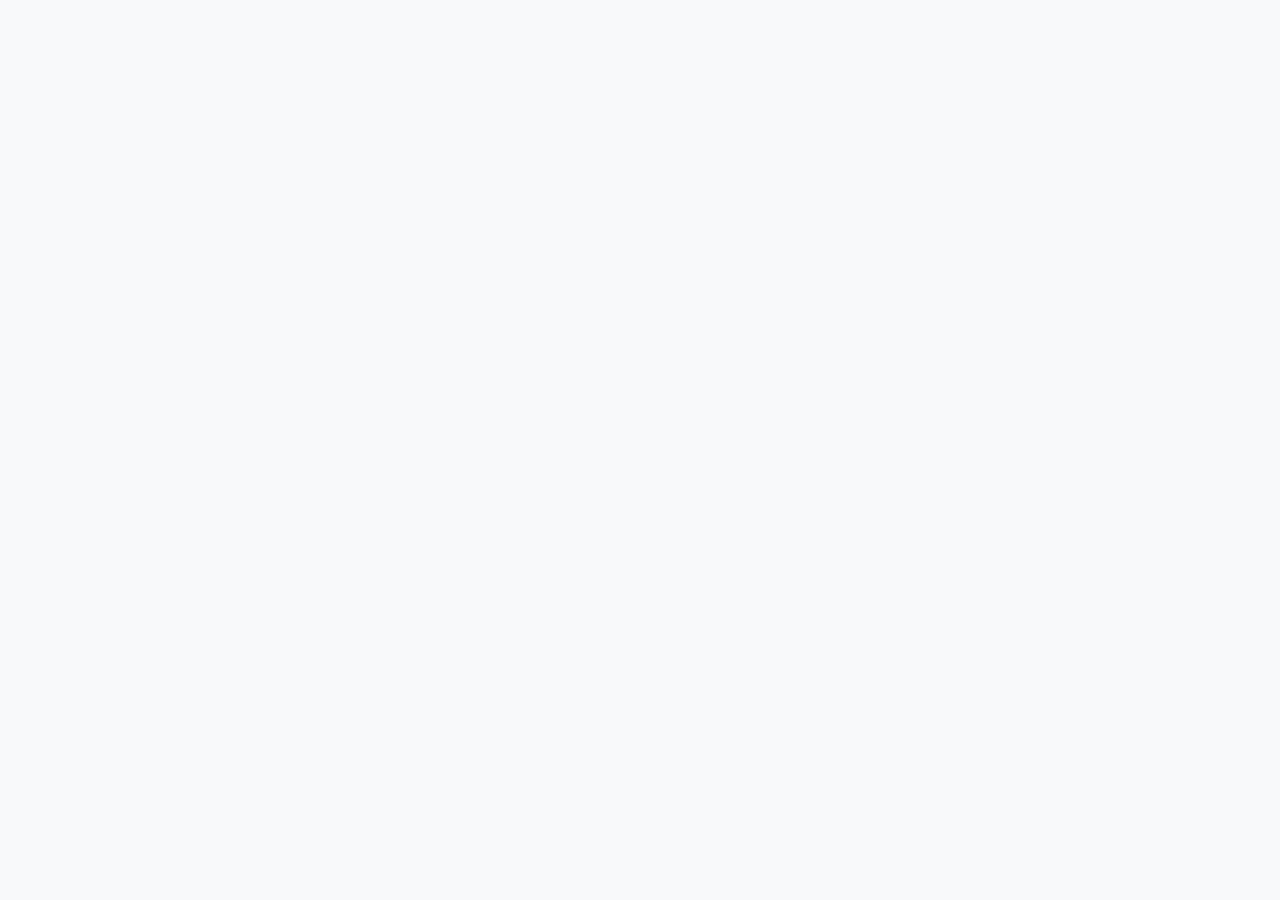
==== index.html @ 3a881bfb "Update index.html" ====
<!DOCTYPE html>
<html lang="ro">
<head>
    <meta charset="UTF-8">
    <meta name="viewport" content="width=device-width, initial-scale=1.0">
    <title>Dan Chiculiță | Retail Audit & Strategy</title>
    <link href="https://fonts.googleapis.com/css2?family=Playfair+Display:ital,wght@0,700;0,900;1,700&family=Inter:wght@300;400;600;800&display=swap" rel="stylesheet">
    <style>
        :root { 
            --bg-dark: #050a14; 
            --navy-deep: #0a192f; 
            --accent-gold: #d4af37; 
            --pearl-white: #f8f9fa; 
            --text-gray: #555;
        }
        
        * { margin: 0; padding: 0; box-sizing: border-box; }
        body { font-family: 'Inter', sans-serif; background-color: var(--pearl-white); color: #1a1a1a; line-height: 1.6; overflow-x: hidden; }

        header { position: absolute; width: 100%; top: 0; padding: 30px 5%; display: flex; justify-content: space-between; align-items: center; z-index: 100; }
        .brand-name { color: white; font-family: 'Playfair Display'; font-size: 1.6rem; text-decoration: none; font-weight: 700; }
        .logo-dde { color: var(--accent-gold); font-weight: 900; font-size: 0.85rem; margin-left: 20px; text-transform: uppercase; letter-spacing: 1px; }

        #hero-section { 
            height: 100vh; 
            background: linear-gradient(rgba(5,10,20,0.85), rgba(5,10,20,0.85)), url('supermarket.jpg') center/cover no-repeat; 
            display: flex; align-items: center; justify-content: center; text-align: center; color: white; padding: 0 5%; 
        }
        .hero-titles h1.quote { font-family: 'Playfair Display'; font-size: clamp(2.2rem, 5vw, 4rem); font-style: italic; color: var(--accent-gold); margin-bottom: 15px; }

        .zona-tripartita { text-align: center; }
        .bg-white { background: white; padding: 80px 5%; }
        .bg-navy { background: var(--navy-deep); color: white; padding: 80px 5%; }
        
        .grid-riscuri { display: grid; grid-template-columns: repeat(auto-fit, minmax(200px, 1fr)); gap: 25px; max-width: 1100px; margin: 0 auto; }
        .card-risc { border: 1px solid rgba(212,175,55,0.2); padding: 25px; transition: 0.3s; }
        .card-risc:hover { border-color: var(--accent-gold); transform: translateY(-5px); box-shadow: 0 10px 20px rgba(212,175,55,0.15); }
        .card-risc h4 { color: var(--accent-gold); margin-bottom: 10px; }

        #piloni { padding: 100px 5%; background: var(--pearl-white); text-align: center; }
        .piloni-grid { display: grid; grid-template-columns: repeat(3, 1fr); gap: 25px; max-width: 1100px; margin: 50px auto 0; }
        .pilon-box { background: white; padding: 30px; border-bottom: 3px solid var(--accent-gold); text-align: left; }
        .pilon-box h4 { color: var(--navy-deep); font-weight: 800; font-size: 0.85rem; text-transform: uppercase; margin-bottom: 10px; }

        #foaie-parcurs { padding: 100px 5%; background: var(--navy-deep); color: white; }
        .timeline-flex { max-width: 950px; margin: 0 auto; display: grid; grid-template-columns: 1fr 1fr; gap: 60px; }
        .timeline-steps { border-right: 1px solid rgba(212, 175, 55, 0.3); padding-right: 40px; text-align: right; }
        .timeline-step { margin-bottom: 40px; }
        .timeline-step h3 { color: var(--accent-gold); font-size: 1.2rem; }
        .livrabile-list { display: flex; flex-direction: column; gap: 30px; justify-content: center; }

        .fib-box-asym { border: 1px solid var(--accent-gold); padding: 25px; background: rgba(10,25,47,0.9); width: 340px; margin: 20px 0; z-index: 5; }

        .form-container { max-width: 650px; margin: 0 auto; background: white; padding: 40px; border-radius: 4px; box-shadow: 0 20px 40px rgba(0,0,0,0.1); }
        .form-grid { display: grid; grid-template-columns: 1fr 1fr; gap: 15px; margin-bottom: 20px; }
        .checklist { display: grid; grid-template-columns: 1fr 1fr; gap: 10px; font-size: 0.8rem; margin: 20px 0; text-align: left; }

        footer { padding: 40px 5%; background: #02050a; color: white; display: flex; justify-content: space-between; align-items: center; }
        .shield-svg { width: 45px; fill: var(--accent-gold); }
    </style>
</head>
<body>
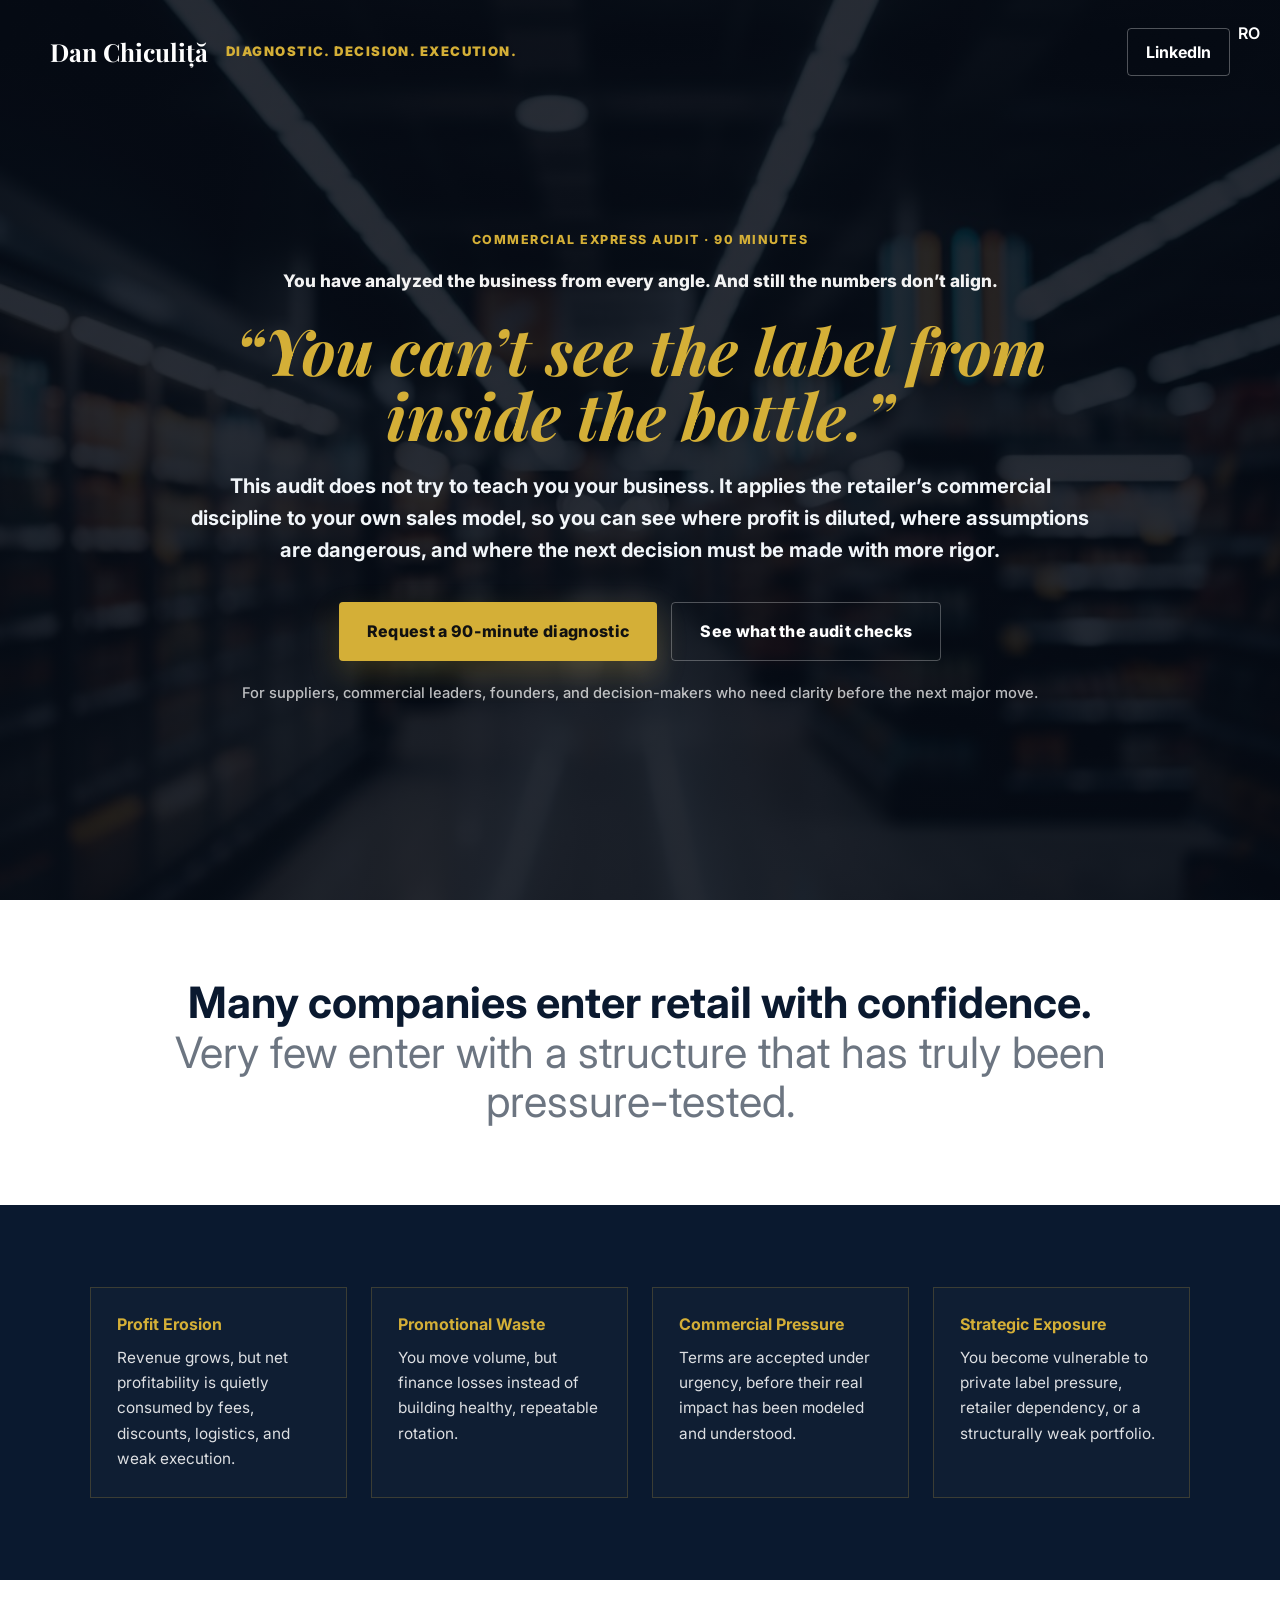
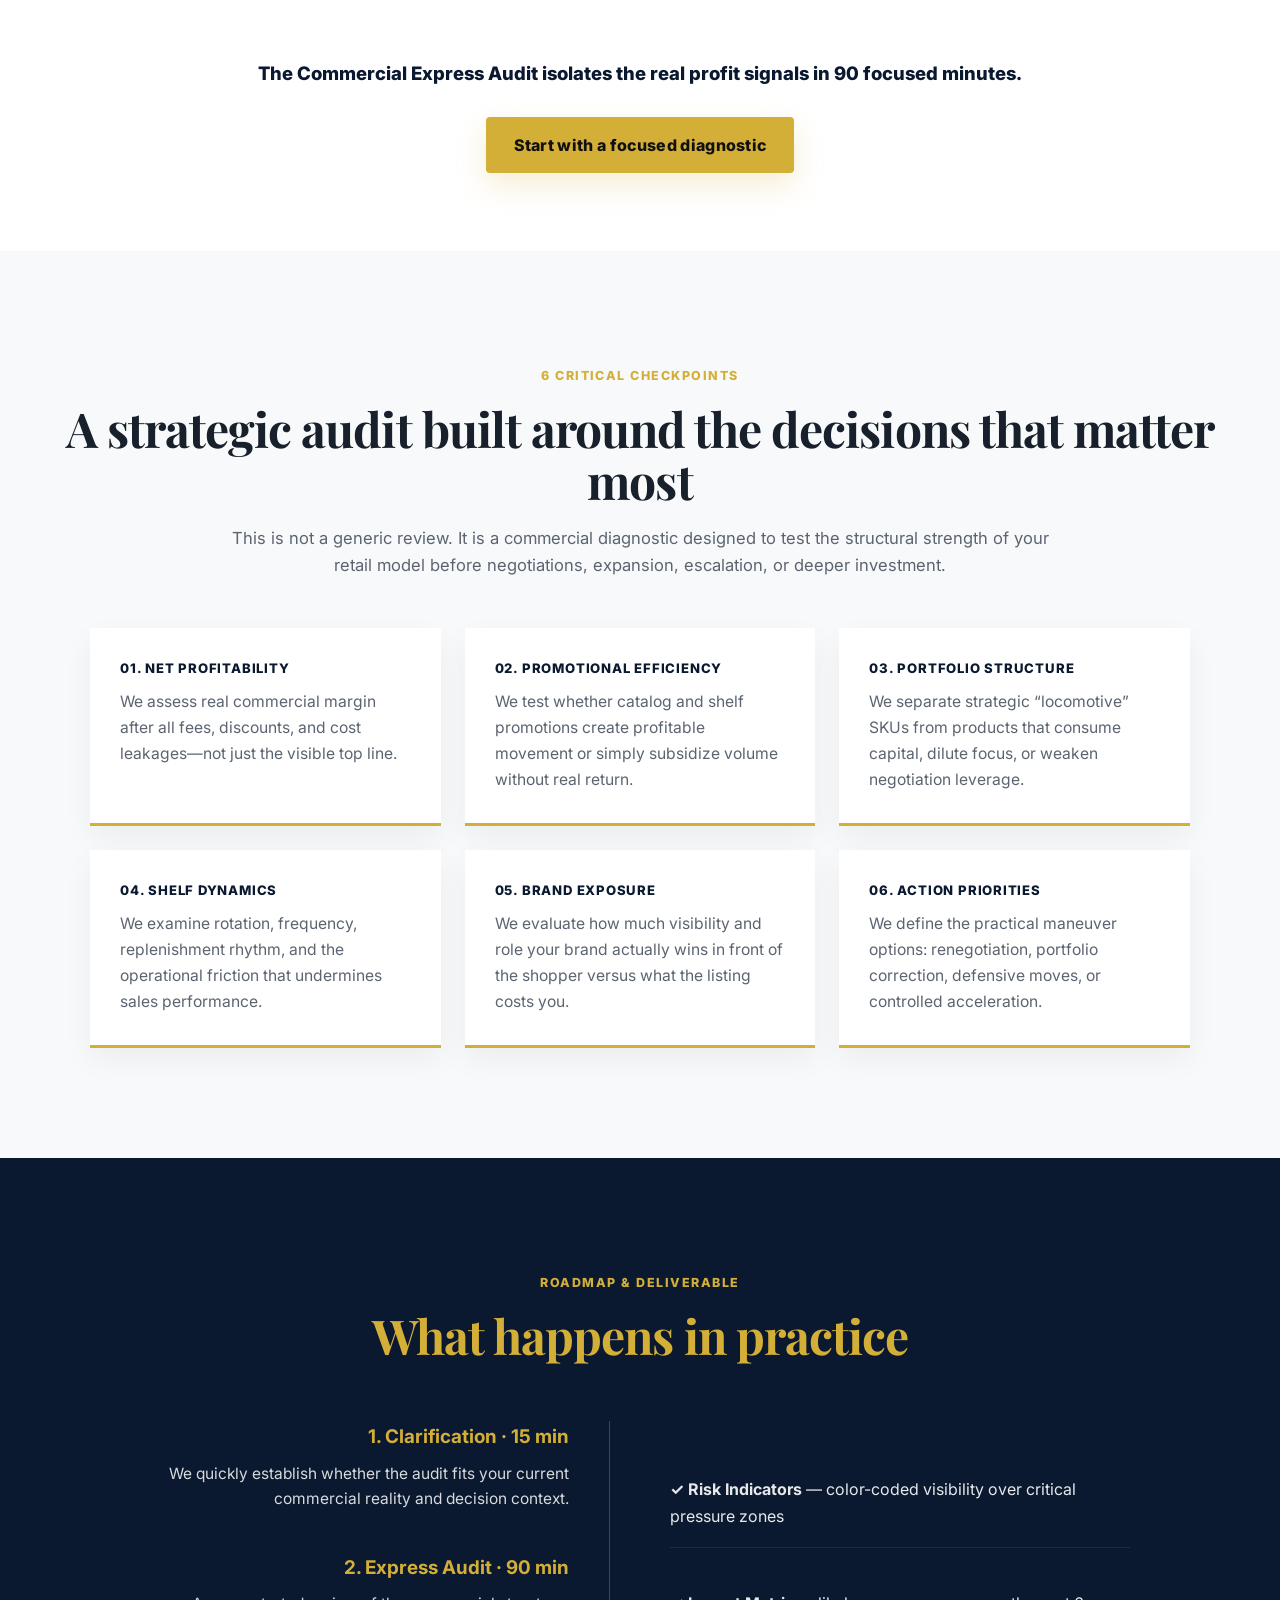
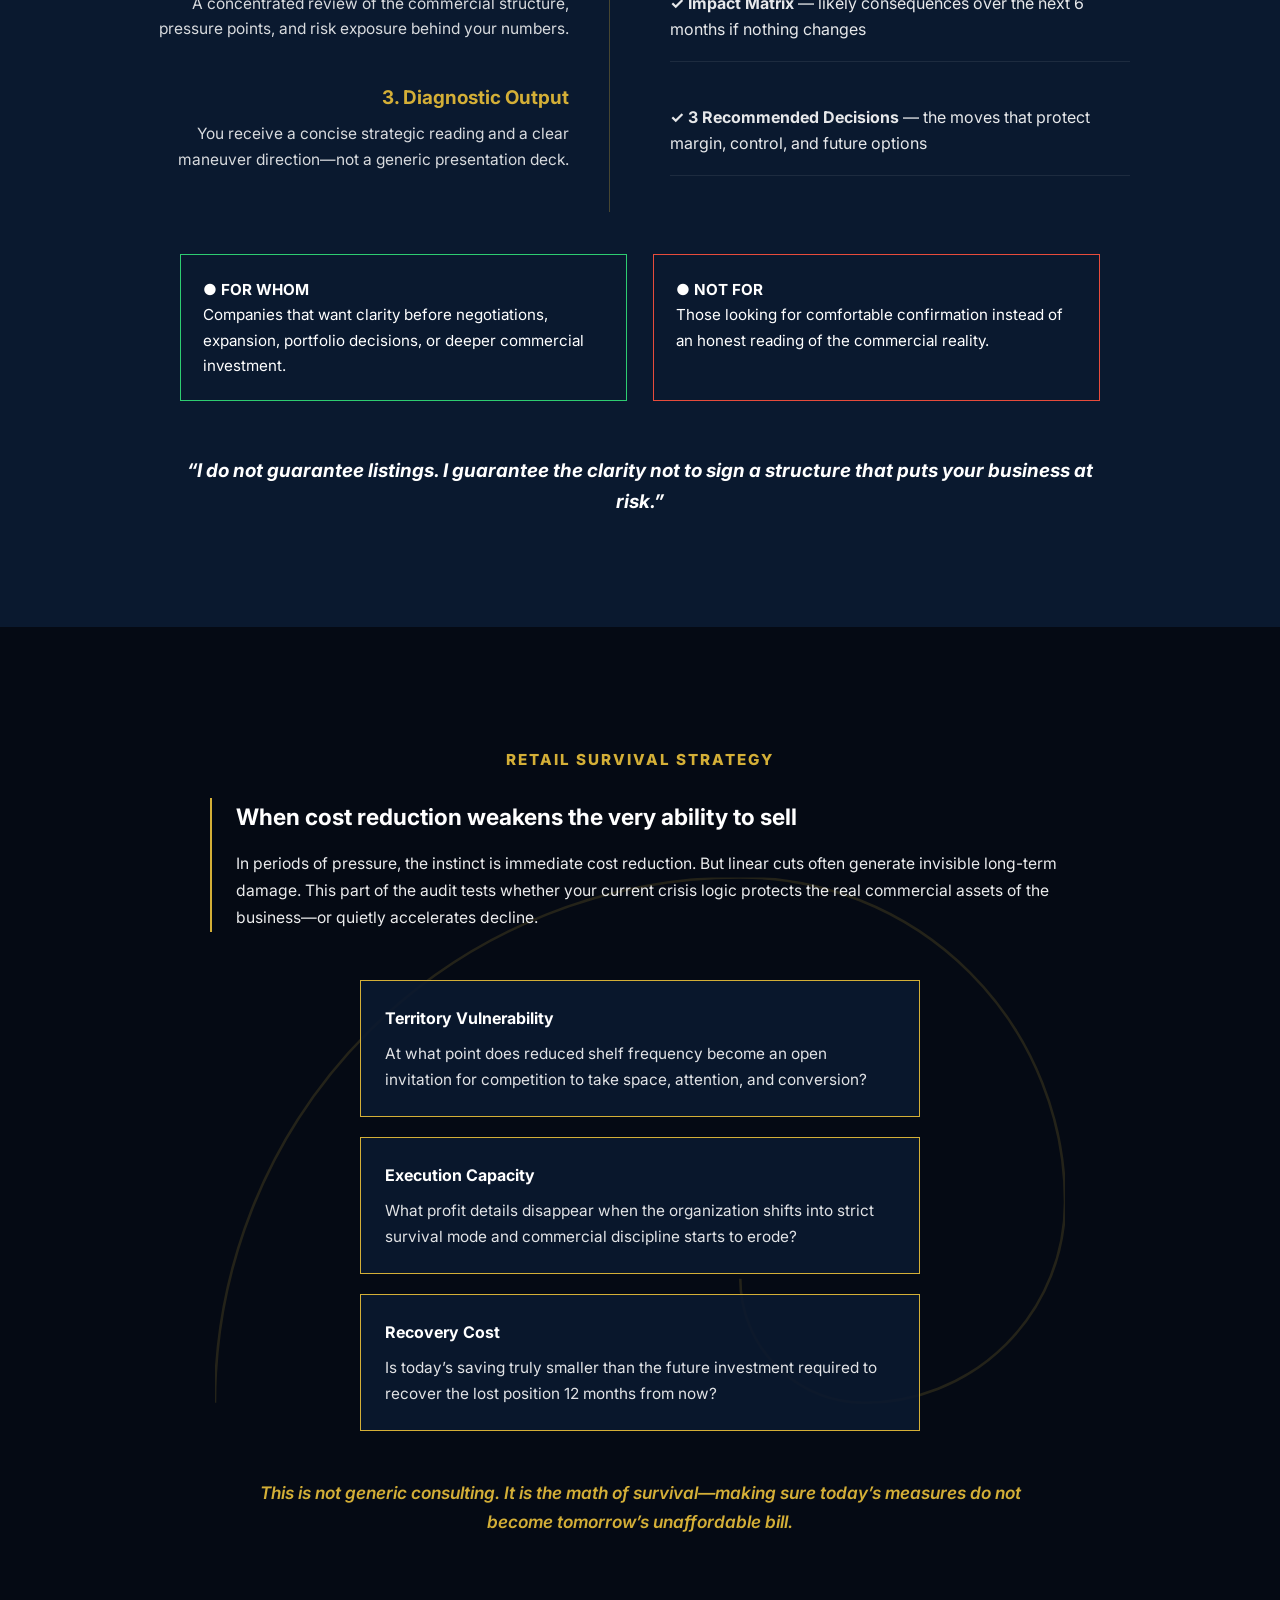
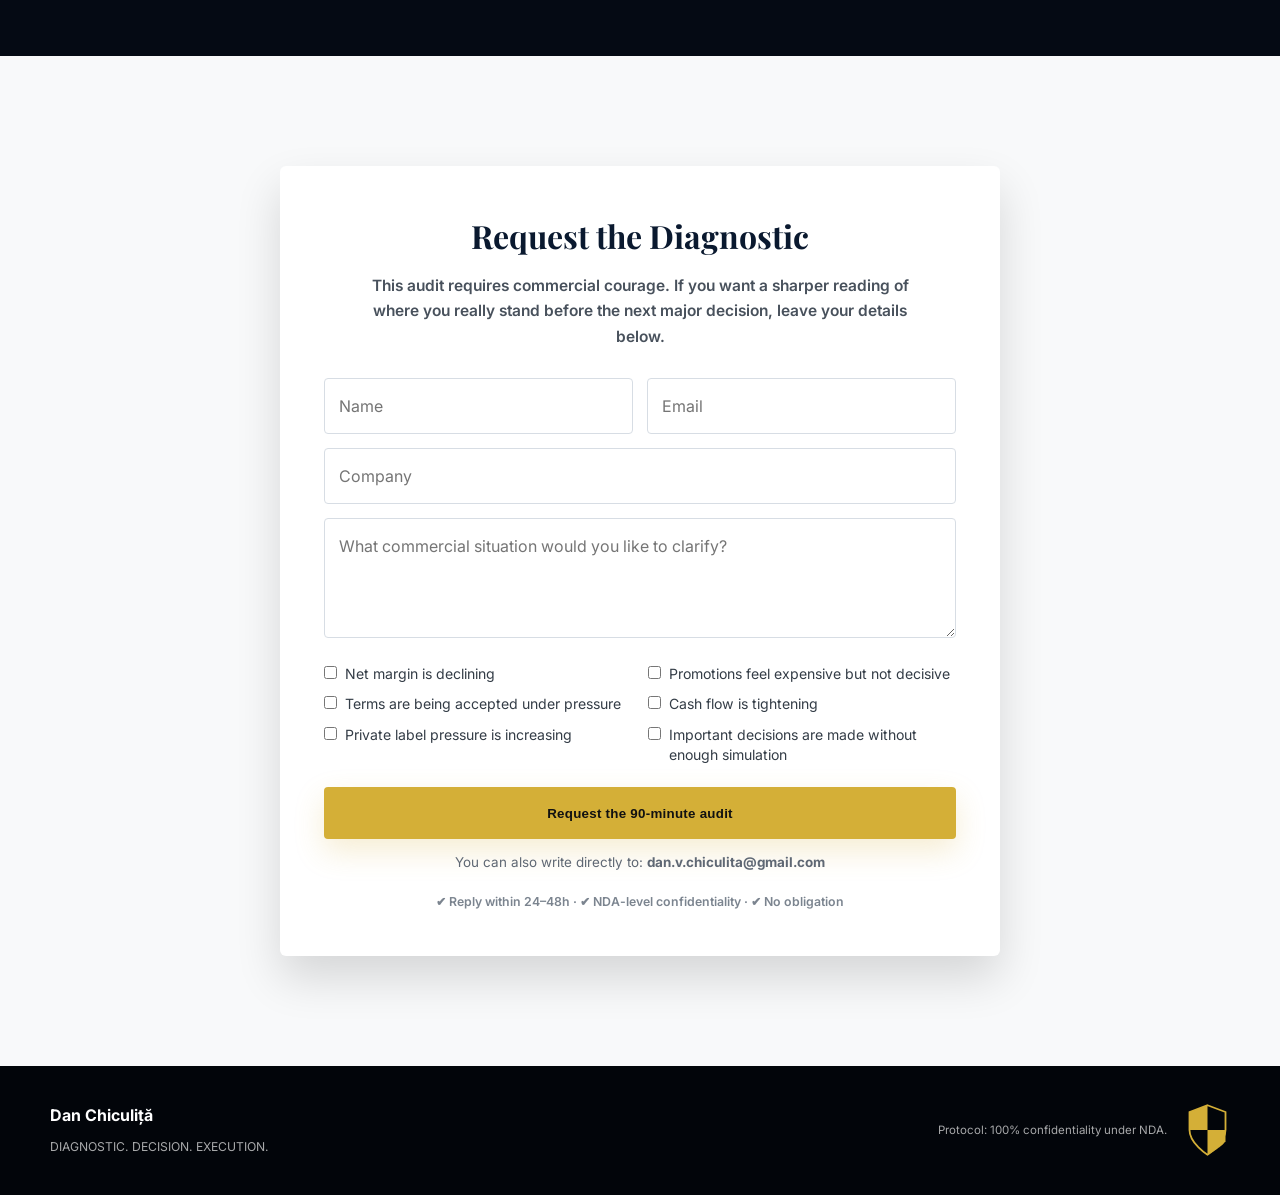
==== commit fdfe191d: "Rename index-en.html to index.html" ====
--- a/index.html
+++ b/index.html
@@ -1,62 +1,1065 @@
 <!DOCTYPE html>
-<html lang="ro">
+<html lang="en">
 <head>
-    <meta charset="UTF-8">
-    <meta name="viewport" content="width=device-width, initial-scale=1.0">
-    <title>Dan Chiculiță | Retail Audit & Strategy</title>
-    <link href="https://fonts.googleapis.com/css2?family=Playfair+Display:ital,wght@0,700;0,900;1,700&family=Inter:wght@300;400;600;800&display=swap" rel="stylesheet">
-    <style>
-        :root { 
-            --bg-dark: #050a14; 
-            --navy-deep: #0a192f; 
-            --accent-gold: #d4af37; 
-            --pearl-white: #f8f9fa; 
-            --text-gray: #555;
-        }
-        
-        * { margin: 0; padding: 0; box-sizing: border-box; }
-        body { font-family: 'Inter', sans-serif; background-color: var(--pearl-white); color: #1a1a1a; line-height: 1.6; overflow-x: hidden; }
-
-        header { position: absolute; width: 100%; top: 0; padding: 30px 5%; display: flex; justify-content: space-between; align-items: center; z-index: 100; }
-        .brand-name { color: white; font-family: 'Playfair Display'; font-size: 1.6rem; text-decoration: none; font-weight: 700; }
-        .logo-dde { color: var(--accent-gold); font-weight: 900; font-size: 0.85rem; margin-left: 20px; text-transform: uppercase; letter-spacing: 1px; }
-
-        #hero-section { 
-            height: 100vh; 
-            background: linear-gradient(rgba(5,10,20,0.85), rgba(5,10,20,0.85)), url('supermarket.jpg') center/cover no-repeat; 
-            display: flex; align-items: center; justify-content: center; text-align: center; color: white; padding: 0 5%; 
-        }
-        .hero-titles h1.quote { font-family: 'Playfair Display'; font-size: clamp(2.2rem, 5vw, 4rem); font-style: italic; color: var(--accent-gold); margin-bottom: 15px; }
-
-        .zona-tripartita { text-align: center; }
-        .bg-white { background: white; padding: 80px 5%; }
-        .bg-navy { background: var(--navy-deep); color: white; padding: 80px 5%; }
-        
-        .grid-riscuri { display: grid; grid-template-columns: repeat(auto-fit, minmax(200px, 1fr)); gap: 25px; max-width: 1100px; margin: 0 auto; }
-        .card-risc { border: 1px solid rgba(212,175,55,0.2); padding: 25px; transition: 0.3s; }
-        .card-risc:hover { border-color: var(--accent-gold); transform: translateY(-5px); box-shadow: 0 10px 20px rgba(212,175,55,0.15); }
-        .card-risc h4 { color: var(--accent-gold); margin-bottom: 10px; }
-
-        #piloni { padding: 100px 5%; background: var(--pearl-white); text-align: center; }
-        .piloni-grid { display: grid; grid-template-columns: repeat(3, 1fr); gap: 25px; max-width: 1100px; margin: 50px auto 0; }
-        .pilon-box { background: white; padding: 30px; border-bottom: 3px solid var(--accent-gold); text-align: left; }
-        .pilon-box h4 { color: var(--navy-deep); font-weight: 800; font-size: 0.85rem; text-transform: uppercase; margin-bottom: 10px; }
-
-        #foaie-parcurs { padding: 100px 5%; background: var(--navy-deep); color: white; }
-        .timeline-flex { max-width: 950px; margin: 0 auto; display: grid; grid-template-columns: 1fr 1fr; gap: 60px; }
-        .timeline-steps { border-right: 1px solid rgba(212, 175, 55, 0.3); padding-right: 40px; text-align: right; }
-        .timeline-step { margin-bottom: 40px; }
-        .timeline-step h3 { color: var(--accent-gold); font-size: 1.2rem; }
-        .livrabile-list { display: flex; flex-direction: column; gap: 30px; justify-content: center; }
-
-        .fib-box-asym { border: 1px solid var(--accent-gold); padding: 25px; background: rgba(10,25,47,0.9); width: 340px; margin: 20px 0; z-index: 5; }
-
-        .form-container { max-width: 650px; margin: 0 auto; background: white; padding: 40px; border-radius: 4px; box-shadow: 0 20px 40px rgba(0,0,0,0.1); }
-        .form-grid { display: grid; grid-template-columns: 1fr 1fr; gap: 15px; margin-bottom: 20px; }
-        .checklist { display: grid; grid-template-columns: 1fr 1fr; gap: 10px; font-size: 0.8rem; margin: 20px 0; text-align: left; }
-
-        footer { padding: 40px 5%; background: #02050a; color: white; display: flex; justify-content: space-between; align-items: center; }
-        .shield-svg { width: 45px; fill: var(--accent-gold); }
-    </style>
+  <meta charset="UTF-8" />
+  <meta name="viewport" content="width=device-width, initial-scale=1.0" />
+  <title>Commercial Express Audit | Dan Chiculiță</title>
+  <link href="https://fonts.googleapis.com/css2?family=Playfair+Display:ital,wght@0,700;0,900;1,700&family=Inter:wght@300;400;600;700;800&display=swap" rel="stylesheet">
+  <style>
+    :root {
+      --bg-dark: #050a14;
+      --navy-deep: #0a192f;
+      --navy-soft: #10233f;
+      --accent-gold: #d4af37;
+      --pearl-white: #f8f9fa;
+      --text-gray: #5b6470;
+      --text-dark: #17202b;
+      --line-soft: rgba(212,175,55,0.22);
+      --shadow: 0 22px 46px rgba(0,0,0,0.14);
+    }
+
+    * {
+      margin: 0;
+      padding: 0;
+      box-sizing: border-box;
+    }
+
+    html {
+      scroll-behavior: smooth;
+    }
+
+    body {
+      font-family: 'Inter', sans-serif;
+      background-color: var(--pearl-white);
+      color: var(--text-dark);
+      line-height: 1.65;
+      overflow-x: hidden;
+    }
+
+    a {
+      color: inherit;
+      text-decoration: none;
+    }
+
+    .container {
+      width: min(1180px, calc(100% - 40px));
+      margin: 0 auto;
+    }
+
+    .section-title {
+      font-family: 'Playfair Display', serif;
+      font-size: clamp(2rem, 4vw, 3rem);
+      line-height: 1.08;
+      letter-spacing: -0.02em;
+      margin-bottom: 18px;
+    }
+
+    .section-lead {
+      font-size: 1.04rem;
+      color: var(--text-gray);
+      max-width: 840px;
+      margin: 0 auto;
+    }
+
+    .eyebrow {
+      display: inline-block;
+      font-size: 0.78rem;
+      font-weight: 800;
+      letter-spacing: 0.12em;
+      text-transform: uppercase;
+      color: var(--accent-gold);
+      margin-bottom: 16px;
+    }
+
+    .btn-primary,
+    .btn-secondary {
+      display: inline-flex;
+      align-items: center;
+      justify-content: center;
+      min-height: 52px;
+      padding: 15px 28px;
+      border-radius: 4px;
+      font-weight: 800;
+      letter-spacing: 0.02em;
+      transition: transform 0.25s ease, box-shadow 0.25s ease, background 0.25s ease, border-color 0.25s ease;
+      cursor: pointer;
+      border: none;
+    }
+
+    .btn-primary {
+      background: var(--accent-gold);
+      color: #111;
+      box-shadow: 0 12px 30px rgba(212,175,55,0.22);
+    }
+
+    .btn-primary:hover {
+      transform: translateY(-2px);
+      box-shadow: 0 18px 34px rgba(212,175,55,0.28);
+      background: #ddb94a;
+    }
+
+    .btn-secondary {
+      background: transparent;
+      color: white;
+      border: 1px solid rgba(255,255,255,0.28);
+    }
+
+    .btn-secondary:hover {
+      transform: translateY(-2px);
+      border-color: rgba(255,255,255,0.52);
+      background: rgba(255,255,255,0.05);
+    }
+
+    /* HEADER */
+    header {
+      position: absolute;
+      width: 100%;
+      top: 0;
+      left: 0;
+      z-index: 100;
+      padding: 28px 0;
+    }
+
+    .header-inner {
+      width: min(1180px, calc(100% - 40px));
+      margin: 0 auto;
+      display: flex;
+      justify-content: space-between;
+      align-items: center;
+      gap: 20px;
+    }
+
+    .brand-wrap {
+      display: flex;
+      align-items: center;
+      gap: 18px;
+      flex-wrap: wrap;
+    }
+
+    .brand-name {
+      color: white;
+      font-family: 'Playfair Display', serif;
+      font-size: 1.55rem;
+      font-weight: 700;
+    }
+
+    .logo-dde {
+      color: var(--accent-gold);
+      font-size: 0.82rem;
+      font-weight: 900;
+      text-transform: uppercase;
+      letter-spacing: 0.11em;
+    }
+
+    .linkedin-btn {
+      color: white;
+      font-weight: 700;
+      border: 1px solid rgba(255,255,255,0.3);
+      padding: 10px 18px;
+      border-radius: 4px;
+      transition: all 0.25s ease;
+    }
+
+    .linkedin-btn:hover {
+      background: rgba(255,255,255,0.06);
+      border-color: rgba(255,255,255,0.5);
+    }
+
+    /* HERO */
+    #hero-section {
+      min-height: 100vh;
+      background:
+        linear-gradient(rgba(5,10,20,0.86), rgba(5,10,20,0.86)),
+        url('supermarket.jpg') center center / cover no-repeat;
+      display: flex;
+      align-items: center;
+      justify-content: center;
+      text-align: center;
+      color: white;
+      padding: 120px 20px 90px;
+    }
+
+    .hero-inner {
+      max-width: 980px;
+      margin: 0 auto;
+    }
+
+    .hero-kicker {
+      font-size: 1.08rem;
+      font-weight: 800;
+      color: #f3f3f3;
+      margin-bottom: 22px;
+    }
+
+    .hero-quote {
+      font-family: 'Playfair Display', serif;
+      font-size: clamp(2.4rem, 5vw, 4.3rem);
+      line-height: 1.02;
+      font-style: italic;
+      color: var(--accent-gold);
+      margin-bottom: 22px;
+    }
+
+    .hero-subtitle {
+      max-width: 900px;
+      margin: 0 auto;
+      font-size: clamp(1.05rem, 2vw, 1.26rem);
+      font-weight: 700;
+      line-height: 1.6;
+      color: #f1f5f9;
+    }
+
+    .hero-actions {
+      margin-top: 36px;
+      display: flex;
+      justify-content: center;
+      gap: 14px;
+      flex-wrap: wrap;
+    }
+
+    .hero-note {
+      margin-top: 20px;
+      font-size: 0.92rem;
+      color: rgba(255,255,255,0.72);
+      font-weight: 500;
+    }
+
+    /* INTRO STRIP */
+    .triptych {
+      text-align: center;
+    }
+
+    .triptych-top,
+    .triptych-bottom {
+      background: white;
+      padding: 78px 20px;
+    }
+
+    .triptych-top h2 {
+      font-size: clamp(1.8rem, 4vw, 2.7rem);
+      line-height: 1.15;
+      color: var(--navy-deep);
+      max-width: 980px;
+      margin: 0 auto;
+    }
+
+    .triptych-top span {
+      font-weight: 400;
+      color: #6c7581;
+    }
+
+    .triptych-middle {
+      background: var(--navy-deep);
+      color: white;
+      padding: 82px 20px;
+    }
+
+    .risk-grid {
+      display: grid;
+      grid-template-columns: repeat(4, minmax(0, 1fr));
+      gap: 24px;
+      max-width: 1100px;
+      margin: 0 auto;
+    }
+
+    .risk-card {
+      border: 1px solid var(--line-soft);
+      padding: 26px;
+      text-align: left;
+      background: rgba(255,255,255,0.02);
+      transition: 0.3s ease;
+    }
+
+    .risk-card:hover {
+      border-color: var(--accent-gold);
+      transform: translateY(-5px);
+      box-shadow: 0 12px 26px rgba(212,175,55,0.14);
+    }
+
+    .risk-card h4 {
+      color: var(--accent-gold);
+      margin-bottom: 10px;
+      font-size: 1rem;
+      line-height: 1.3;
+    }
+
+    .risk-card p {
+      color: rgba(255,255,255,0.86);
+      font-size: 0.96rem;
+    }
+
+    .triptych-bottom p {
+      font-size: 1.16rem;
+      font-weight: 800;
+      margin-bottom: 28px;
+      color: var(--navy-deep);
+    }
+
+    /* CRITICAL CHECKPOINTS */
+    #critical-points {
+      padding: 110px 20px;
+      background: var(--pearl-white);
+      text-align: center;
+    }
+
+    .points-grid {
+      display: grid;
+      grid-template-columns: repeat(3, minmax(0, 1fr));
+      gap: 24px;
+      max-width: 1100px;
+      margin: 48px auto 0;
+    }
+
+    .point-box {
+      background: white;
+      padding: 30px;
+      border-bottom: 3px solid var(--accent-gold);
+      text-align: left;
+      box-shadow: 0 12px 28px rgba(16, 24, 40, 0.05);
+    }
+
+    .point-box h4 {
+      color: var(--navy-deep);
+      font-weight: 800;
+      font-size: 0.82rem;
+      text-transform: uppercase;
+      letter-spacing: 0.06em;
+      margin-bottom: 10px;
+    }
+
+    .point-box p {
+      color: var(--text-gray);
+      font-size: 0.98rem;
+    }
+
+    /* ROADMAP */
+    #roadmap {
+      padding: 110px 20px;
+      background: var(--navy-deep);
+      color: white;
+    }
+
+    .roadmap-head {
+      text-align: center;
+      margin-bottom: 60px;
+    }
+
+    .roadmap-head .section-title {
+      color: var(--accent-gold);
+    }
+
+    .roadmap-wrap {
+      max-width: 980px;
+      margin: 0 auto;
+      display: grid;
+      grid-template-columns: 1fr 1fr;
+      gap: 60px;
+    }
+
+    .timeline {
+      border-right: 1px solid rgba(212,175,55,0.3);
+      padding-right: 40px;
+      text-align: right;
+    }
+
+    .timeline-step {
+      margin-bottom: 40px;
+    }
+
+    .timeline-step h3 {
+      color: var(--accent-gold);
+      font-size: 1.18rem;
+      margin-bottom: 8px;
+    }
+
+    .timeline-step p {
+      color: rgba(255,255,255,0.84);
+      font-size: 0.97rem;
+    }
+
+    .deliverables {
+      display: flex;
+      flex-direction: column;
+      justify-content: center;
+      gap: 24px;
+    }
+
+    .deliverable-item {
+      padding: 18px 0;
+      border-bottom: 1px solid rgba(255,255,255,0.08);
+      color: rgba(255,255,255,0.9);
+    }
+
+    .qualification-grid {
+      max-width: 920px;
+      margin: 42px auto 0;
+      display: grid;
+      grid-template-columns: 1fr 1fr;
+      gap: 26px;
+    }
+
+    .qualification-box {
+      padding: 22px;
+      font-size: 0.95rem;
+    }
+
+    .qualification-box.good {
+      border: 1px solid #2ecc71;
+    }
+
+    .qualification-box.bad {
+      border: 1px solid #e74c3c;
+    }
+
+    .roadmap-quote {
+      text-align: center;
+      margin-top: 54px;
+      font-style: italic;
+      font-weight: 700;
+      font-size: 1.18rem;
+      color: white;
+      max-width: 920px;
+      margin-left: auto;
+      margin-right: auto;
+    }
+
+    /* SURVIVAL STRATEGY */
+    #survival-strategy {
+      padding: 120px 20px;
+      background: var(--bg-dark);
+      color: white;
+      position: relative;
+      text-align: center;
+    }
+
+    .spiral-bg {
+      position: absolute;
+      top: 50%;
+      left: 50%;
+      transform: translate(-50%, -50%);
+      width: 850px;
+      max-width: 90%;
+      opacity: 0.15;
+      pointer-events: none;
+    }
+
+    .survival-inner {
+      position: relative;
+      z-index: 10;
+      max-width: 860px;
+      margin: 0 auto;
+    }
+
+    .survival-title {
+      color: var(--accent-gold);
+      margin-bottom: 26px;
+      letter-spacing: 0.13em;
+      text-transform: uppercase;
+      font-size: 0.95rem;
+      font-weight: 800;
+    }
+
+    .survival-intro {
+      margin-bottom: 48px;
+      text-align: left;
+      border-left: 2px solid var(--accent-gold);
+      padding-left: 24px;
+    }
+
+    .survival-intro h3 {
+      margin-bottom: 14px;
+      font-size: 1.42rem;
+    }
+
+    .survival-intro p {
+      font-size: 0.98rem;
+      opacity: 0.92;
+      line-height: 1.75;
+    }
+
+    .survival-boxes {
+      display: flex;
+      flex-direction: column;
+      gap: 20px;
+      align-items: center;
+    }
+
+    .survival-box {
+      border: 1px solid var(--accent-gold);
+      padding: 24px;
+      background: rgba(10,25,47,0.9);
+      width: 100%;
+      max-width: 560px;
+      text-align: left;
+    }
+
+    .survival-box strong {
+      display: block;
+      margin-bottom: 10px;
+      color: white;
+    }
+
+    .survival-box p {
+      color: rgba(255,255,255,0.88);
+      font-size: 0.96rem;
+    }
+
+    .survival-close {
+      margin-top: 48px;
+      font-size: 1.08rem;
+      font-weight: 600;
+      font-style: italic;
+      color: var(--accent-gold);
+      max-width: 780px;
+      margin-left: auto;
+      margin-right: auto;
+    }
+
+    /* CONTACT */
+    #contact {
+      padding: 110px 20px;
+      text-align: center;
+      background: var(--pearl-white);
+    }
+
+    .form-container {
+      max-width: 720px;
+      margin: 0 auto;
+      background: white;
+      padding: 44px;
+      border-radius: 6px;
+      box-shadow: var(--shadow);
+      text-align: left;
+    }
+
+    .form-header {
+      text-align: center;
+      margin-bottom: 28px;
+    }
+
+    .form-header h2 {
+      font-family: 'Playfair Display', serif;
+      margin-bottom: 10px;
+      font-size: 2rem;
+      color: var(--navy-deep);
+    }
+
+    .form-header p {
+      font-size: 0.97rem;
+      line-height: 1.65;
+      color: #48515c;
+      font-weight: 600;
+      max-width: 580px;
+      margin: 0 auto;
+    }
+
+    .form-grid {
+      display: grid;
+      grid-template-columns: 1fr 1fr;
+      gap: 14px;
+      margin-bottom: 16px;
+    }
+
+    .full-width {
+      grid-column: 1 / -1;
+    }
+
+    input, textarea, select {
+      width: 100%;
+      padding: 14px 14px;
+      border: 1px solid #d7dde4;
+      border-radius: 4px;
+      font: inherit;
+      color: var(--text-dark);
+      background: #fff;
+    }
+
+    textarea {
+      min-height: 120px;
+      resize: vertical;
+    }
+
+    input:focus, textarea:focus, select:focus {
+      outline: none;
+      border-color: var(--accent-gold);
+      box-shadow: 0 0 0 4px rgba(212,175,55,0.12);
+    }
+
+    .checklist {
+      display: grid;
+      grid-template-columns: 1fr 1fr;
+      gap: 10px 16px;
+      font-size: 0.88rem;
+      margin: 18px 0 22px;
+      color: #343d47;
+    }
+
+    .checklist label {
+      display: flex;
+      align-items: flex-start;
+      gap: 8px;
+      line-height: 1.45;
+    }
+
+    .checklist input[type="checkbox"] {
+      width: auto;
+      margin-top: 2px;
+    }
+
+    .form-footer {
+      margin-top: 18px;
+      font-size: 0.77rem;
+      color: #7b848f;
+      text-align: center;
+      font-weight: 600;
+    }
+
+    .micro-note {
+      margin-top: 12px;
+      text-align: center;
+      font-size: 0.84rem;
+      color: #5f6874;
+    }
+
+    /* FOOTER */
+    footer {
+      padding: 36px 20px;
+      background: #02050a;
+      color: white;
+    }
+
+    .footer-inner {
+      width: min(1180px, calc(100% - 40px));
+      margin: 0 auto;
+      display: flex;
+      justify-content: space-between;
+      align-items: center;
+      gap: 24px;
+      flex-wrap: wrap;
+    }
+
+    .footer-left strong {
+      display: block;
+      margin-bottom: 4px;
+    }
+
+    .footer-left span {
+      font-size: 0.76rem;
+      opacity: 0.65;
+    }
+
+    .footer-right {
+      display: flex;
+      align-items: center;
+      gap: 18px;
+    }
+
+    .footer-right p {
+      font-size: 0.72rem;
+      opacity: 0.65;
+    }
+
+    .shield-svg {
+      width: 45px;
+      fill: var(--accent-gold);
+    }
+
+    /* EXIT POPUP */
+    #exitPopup {
+      display: none;
+      position: fixed;
+      inset: 0;
+      background: rgba(0,0,0,0.76);
+      z-index: 9999;
+      justify-content: center;
+      align-items: center;
+      padding: 20px;
+    }
+
+    .popup-box {
+      background: white;
+      width: min(560px, 100%);
+      border-radius: 6px;
+      padding: 38px 34px 30px;
+      text-align: center;
+      position: relative;
+      box-shadow: 0 28px 70px rgba(0,0,0,0.28);
+    }
+
+    .popup-close {
+      position: absolute;
+      top: 12px;
+      right: 16px;
+      font-size: 24px;
+      font-weight: 700;
+      color: #333;
+      cursor: pointer;
+      line-height: 1;
+    }
+
+    .popup-box h3 {
+      font-family: 'Playfair Display', serif;
+      font-size: 1.9rem;
+      line-height: 1.15;
+      color: var(--navy-deep);
+      margin-bottom: 14px;
+    }
+
+    .popup-box p {
+      color: #4f5863;
+      margin-bottom: 12px;
+    }
+
+    .popup-strong {
+      font-weight: 700;
+      color: var(--text-dark);
+      margin-bottom: 22px;
+    }
+
+    /* RESPONSIVE */
+    @media (max-width: 980px) {
+      .risk-grid,
+      .points-grid {
+        grid-template-columns: 1fr;
+      }
+
+      .roadmap-wrap,
+      .qualification-grid {
+        grid-template-columns: 1fr;
+      }
+
+      .timeline {
+        border-right: none;
+        border-bottom: 1px solid rgba(212,175,55,0.3);
+        padding-right: 0;
+        padding-bottom: 30px;
+        text-align: left;
+      }
+    }
+
+    @media (max-width: 760px) {
+      .header-inner,
+      .brand-wrap {
+        flex-direction: column;
+        text-align: center;
+      }
+
+      .hero-actions {
+        flex-direction: column;
+      }
+
+      .btn-primary,
+      .btn-secondary {
+        width: 100%;
+      }
+
+      .form-grid,
+      .checklist {
+        grid-template-columns: 1fr;
+      }
+
+      .form-container {
+        padding: 30px 22px;
+      }
+
+      .footer-inner,
+      .footer-right {
+        flex-direction: column;
+        text-align: center;
+      }
+
+      .triptych-top,
+      .triptych-middle,
+      .triptych-bottom,
+      #critical-points,
+      #roadmap,
+      #survival-strategy,
+      #contact {
+        padding-top: 72px;
+        padding-bottom: 72px;
+      }
+    }
+  </style>
 </head>
 <body>
+<div style="position:absolute; top:20px; right:20px; z-index:999;">
+  <a href="index_ro.html" style="color:white; font-weight:600; text-decoration:none;">
+    RO
+  </a>
+</div>
+  <header>
+    <div class="header-inner">
+      <div class="brand-wrap">
+        <a href="#" class="brand-name">Dan Chiculiță</a>
+        <div class="logo-dde">DIAGNOSTIC. DECISION. EXECUTION.</div>
+      </div>
+      <a href="https://linkedin.com/in/danchiculita" target="_blank" rel="noopener noreferrer" class="linkedin-btn">LinkedIn</a>
+    </div>
+  </header>
+
+  <section id="hero-section">
+    <div class="hero-inner">
+      <div class="eyebrow">Commercial Express Audit · 90 Minutes</div>
+      <p class="hero-kicker">You have analyzed the business from every angle. And still the numbers don’t align.</p>
+      <h1 class="hero-quote">“You can’t see the label from inside the bottle.”</h1>
+      <p class="hero-subtitle">
+        This audit does not try to teach you your business. It applies the retailer’s commercial discipline to your own sales model, so you can see where profit is diluted, where assumptions are dangerous, and where the next decision must be made with more rigor.
+      </p>
+
+      <div class="hero-actions">
+        <a href="#contact" class="btn-primary">Request a 90-minute diagnostic</a>
+        <a href="#critical-points" class="btn-secondary">See what the audit checks</a>
+      </div>
+
+      <div class="hero-note">For suppliers, commercial leaders, founders, and decision-makers who need clarity before the next major move.</div>
+    </div>
+  </section>
+
+  <section class="triptych">
+    <div class="triptych-top">
+      <h2>
+        Many companies enter retail with confidence.<br>
+        <span>Very few enter with a structure that has truly been pressure-tested.</span>
+      </h2>
+    </div>
+
+    <div class="triptych-middle">
+      <div class="risk-grid">
+        <div class="risk-card">
+          <h4>Profit Erosion</h4>
+          <p>Revenue grows, but net profitability is quietly consumed by fees, discounts, logistics, and weak execution.</p>
+        </div>
+        <div class="risk-card">
+          <h4>Promotional Waste</h4>
+          <p>You move volume, but finance losses instead of building healthy, repeatable rotation.</p>
+        </div>
+        <div class="risk-card">
+          <h4>Commercial Pressure</h4>
+          <p>Terms are accepted under urgency, before their real impact has been modeled and understood.</p>
+        </div>
+        <div class="risk-card">
+          <h4>Strategic Exposure</h4>
+          <p>You become vulnerable to private label pressure, retailer dependency, or a structurally weak portfolio.</p>
+        </div>
+      </div>
+    </div>
+
+    <div class="triptych-bottom">
+      <p>The Commercial Express Audit isolates the real profit signals in 90 focused minutes.</p>
+      <a href="#contact" class="btn-primary">Start with a focused diagnostic</a>
+    </div>
+  </section>
+
+  <section id="critical-points">
+    <div class="container">
+      <div class="eyebrow">6 Critical Checkpoints</div>
+      <h2 class="section-title">A strategic audit built around the decisions that matter most</h2>
+      <p class="section-lead">
+        This is not a generic review. It is a commercial diagnostic designed to test the structural strength of your retail model before negotiations, expansion, escalation, or deeper investment.
+      </p>
+
+      <div class="points-grid">
+        <div class="point-box">
+          <h4>01. Net Profitability</h4>
+          <p>We assess real commercial margin after all fees, discounts, and cost leakages—not just the visible top line.</p>
+        </div>
+        <div class="point-box">
+          <h4>02. Promotional Efficiency</h4>
+          <p>We test whether catalog and shelf promotions create profitable movement or simply subsidize volume without real return.</p>
+        </div>
+        <div class="point-box">
+          <h4>03. Portfolio Structure</h4>
+          <p>We separate strategic “locomotive” SKUs from products that consume capital, dilute focus, or weaken negotiation leverage.</p>
+        </div>
+        <div class="point-box">
+          <h4>04. Shelf Dynamics</h4>
+          <p>We examine rotation, frequency, replenishment rhythm, and the operational friction that undermines sales performance.</p>
+        </div>
+        <div class="point-box">
+          <h4>05. Brand Exposure</h4>
+          <p>We evaluate how much visibility and role your brand actually wins in front of the shopper versus what the listing costs you.</p>
+        </div>
+        <div class="point-box">
+          <h4>06. Action Priorities</h4>
+          <p>We define the practical maneuver options: renegotiation, portfolio correction, defensive moves, or controlled acceleration.</p>
+        </div>
+      </div>
+    </div>
+  </section>
+
+  <section id="roadmap">
+    <div class="container">
+      <div class="roadmap-head">
+        <div class="eyebrow">Roadmap & Deliverable</div>
+        <h2 class="section-title">What happens in practice</h2>
+      </div>
+
+      <div class="roadmap-wrap">
+        <div class="timeline">
+          <div class="timeline-step">
+            <h3>1. Clarification · 15 min</h3>
+            <p>We quickly establish whether the audit fits your current commercial reality and decision context.</p>
+          </div>
+          <div class="timeline-step">
+            <h3>2. Express Audit · 90 min</h3>
+            <p>A concentrated review of the commercial structure, pressure points, and risk exposure behind your numbers.</p>
+          </div>
+          <div class="timeline-step">
+            <h3>3. Diagnostic Output</h3>
+            <p>You receive a concise strategic reading and a clear maneuver direction—not a generic presentation deck.</p>
+          </div>
+        </div>
+
+        <div class="deliverables">
+          <div class="deliverable-item"><strong>✓ Risk Indicators</strong> — color-coded visibility over critical pressure zones</div>
+          <div class="deliverable-item"><strong>✓ Impact Matrix</strong> — likely consequences over the next 6 months if nothing changes</div>
+          <div class="deliverable-item"><strong>✓ 3 Recommended Decisions</strong> — the moves that protect margin, control, and future options</div>
+        </div>
+      </div>
+
+      <div class="qualification-grid">
+        <div class="qualification-box good">
+          <strong>● FOR WHOM</strong><br>
+          Companies that want clarity before negotiations, expansion, portfolio decisions, or deeper commercial investment.
+        </div>
+        <div class="qualification-box bad">
+          <strong>● NOT FOR</strong><br>
+          Those looking for comfortable confirmation instead of an honest reading of the commercial reality.
+        </div>
+      </div>
+
+      <p class="roadmap-quote">
+        “I do not guarantee listings. I guarantee the clarity not to sign a structure that puts your business at risk.”
+      </p>
+    </div>
+  </section>
+
+  <section id="survival-strategy">
+    <svg class="spiral-bg" viewBox="0 0 100 62" xmlns="http://www.w3.org/2000/svg">
+      <path d="M0,61.8 A61.8,61.8 0 0,1 61.8,0 A38.2,38.2 0 0,1 100,38.2 A23.6,23.6 0 0,1 76.4,61.8 A14.6,14.6 0 0,1 61.8,47.2" fill="none" stroke="#d4af37" stroke-width="0.3"/>
+    </svg>
+
+    <div class="survival-inner">
+      <div class="survival-title">Retail Survival Strategy</div>
+
+      <div class="survival-intro">
+        <h3>When cost reduction weakens the very ability to sell</h3>
+        <p>
+          In periods of pressure, the instinct is immediate cost reduction. But linear cuts often generate invisible long-term damage. This part of the audit tests whether your current crisis logic protects the real commercial assets of the business—or quietly accelerates decline.
+        </p>
+      </div>
+
+      <div class="survival-boxes">
+        <div class="survival-box">
+          <strong>Territory Vulnerability</strong>
+          <p>At what point does reduced shelf frequency become an open invitation for competition to take space, attention, and conversion?</p>
+        </div>
+        <div class="survival-box">
+          <strong>Execution Capacity</strong>
+          <p>What profit details disappear when the organization shifts into strict survival mode and commercial discipline starts to erode?</p>
+        </div>
+        <div class="survival-box">
+          <strong>Recovery Cost</strong>
+          <p>Is today’s saving truly smaller than the future investment required to recover the lost position 12 months from now?</p>
+        </div>
+      </div>
+
+      <p class="survival-close">
+        This is not generic consulting. It is the math of survival—making sure today’s measures do not become tomorrow’s unaffordable bill.
+      </p>
+    </div>
+  </section>
+
+  <section id="contact">
+    <div class="form-container">
+      <div class="form-header">
+        <h2>Request the Diagnostic</h2>
+        <p>
+          This audit requires commercial courage. If you want a sharper reading of where you really stand before the next major decision, leave your details below.
+        </p>
+      </div>
+
+      <form action="https://formspree.io/f/meepnlpp" method="POST">
+        <input type="hidden" name="_subject" value="New Commercial Express Audit request">
+        <input type="hidden" name="_cc" value="dan.v.chiculita@gmail.com">
+
+        <div class="form-grid">
+          <div>
+            <input type="text" name="name" placeholder="Name" required>
+          </div>
+          <div>
+            <input type="email" name="email" placeholder="Email" required>
+          </div>
+          <div class="full-width">
+            <input type="text" name="company" placeholder="Company">
+          </div>
+          <div class="full-width">
+            <textarea name="context" placeholder="What commercial situation would you like to clarify?"></textarea>
+          </div>
+        </div>
+
+        <div class="checklist">
+          <label><input type="checkbox" name="issues[]" value="Net margin declining"> Net margin is declining</label>
+          <label><input type="checkbox" name="issues[]" value="Inefficient promotions"> Promotions feel expensive but not decisive</label>
+          <label><input type="checkbox" name="issues[]" value="Pressure on commercial terms"> Terms are being accepted under pressure</label>
+          <label><input type="checkbox" name="issues[]" value="Blocked cash flow"> Cash flow is tightening</label>
+          <label><input type="checkbox" name="issues[]" value="Private label exposure"> Private label pressure is increasing</label>
+          <label><input type="checkbox" name="issues[]" value="Lack of impact simulation"> Important decisions are made without enough simulation</label>
+        </div>
+
+        <button type="submit" class="btn-primary" style="width:100%;">Request the 90-minute audit</button>
+
+        <p class="micro-note">You can also write directly to: <strong>dan.v.chiculita@gmail.com</strong></p>
+        <p class="form-footer">✔ Reply within 24–48h · ✔ NDA-level confidentiality · ✔ No obligation</p>
+      </form>
+    </div>
+  </section>
+
+  <footer>
+    <div class="footer-inner">
+      <div class="footer-left">
+        <strong>Dan Chiculiță</strong>
+        <span>DIAGNOSTIC. DECISION. EXECUTION.</span>
+      </div>
+
+      <div class="footer-right">
+        <p>Protocol: 100% confidentiality under NDA.</p>
+        <svg class="shield-svg" viewBox="0 0 100 120">
+          <path d="M50,5 L90,20 L90,60 C90,90 50,115 50,115 C50,115 10,90 10,60 L10,20 Z" fill="none" stroke="#d4af37" stroke-width="4"/>
+          <path d="M50,5 L50,60 L10,60 L10,20 Z" fill="#d4af37"/>
+          <path d="M50,60 L90,60 L90,85 C82,98 50,115 50,115 Z" fill="#d4af37"/>
+        </svg>
+      </div>
+    </div>
+  </footer>
+
+  <!-- EXIT POPUP -->
+  <div id="exitPopup">
+    <div class="popup-box">
+      <span class="popup-close" onclick="closePopup()">×</span>
+      <h3>Before you leave…</h3>
+      <p>Most companies do not have a sales problem first.</p>
+      <p>They have a visibility problem, a margin problem, or a decision problem.</p>
+      <p class="popup-strong">In 90 minutes, you can identify where profit is actually being lost.</p>
+      <a href="#contact" class="btn-primary">Request the diagnostic</a>
+      <p style="margin-top:14px; font-size:12px; color:#7b848f;">No obligation. Full confidentiality.</p>
+    </div>
+  </div>
+
+  <script>
+    let popupShown = false;
+
+    document.addEventListener("mouseout", function(e) {
+      if (e.clientY < 10 && !popupShown) {
+        const popup = document.getElementById("exitPopup");
+        popup.style.display = "flex";
+        popupShown = true;
+      }
+    });
+
+    function closePopup() {
+      document.getElementById("exitPopup").style.display = "none";
+    }
+  </script>
+</body>
+</html>
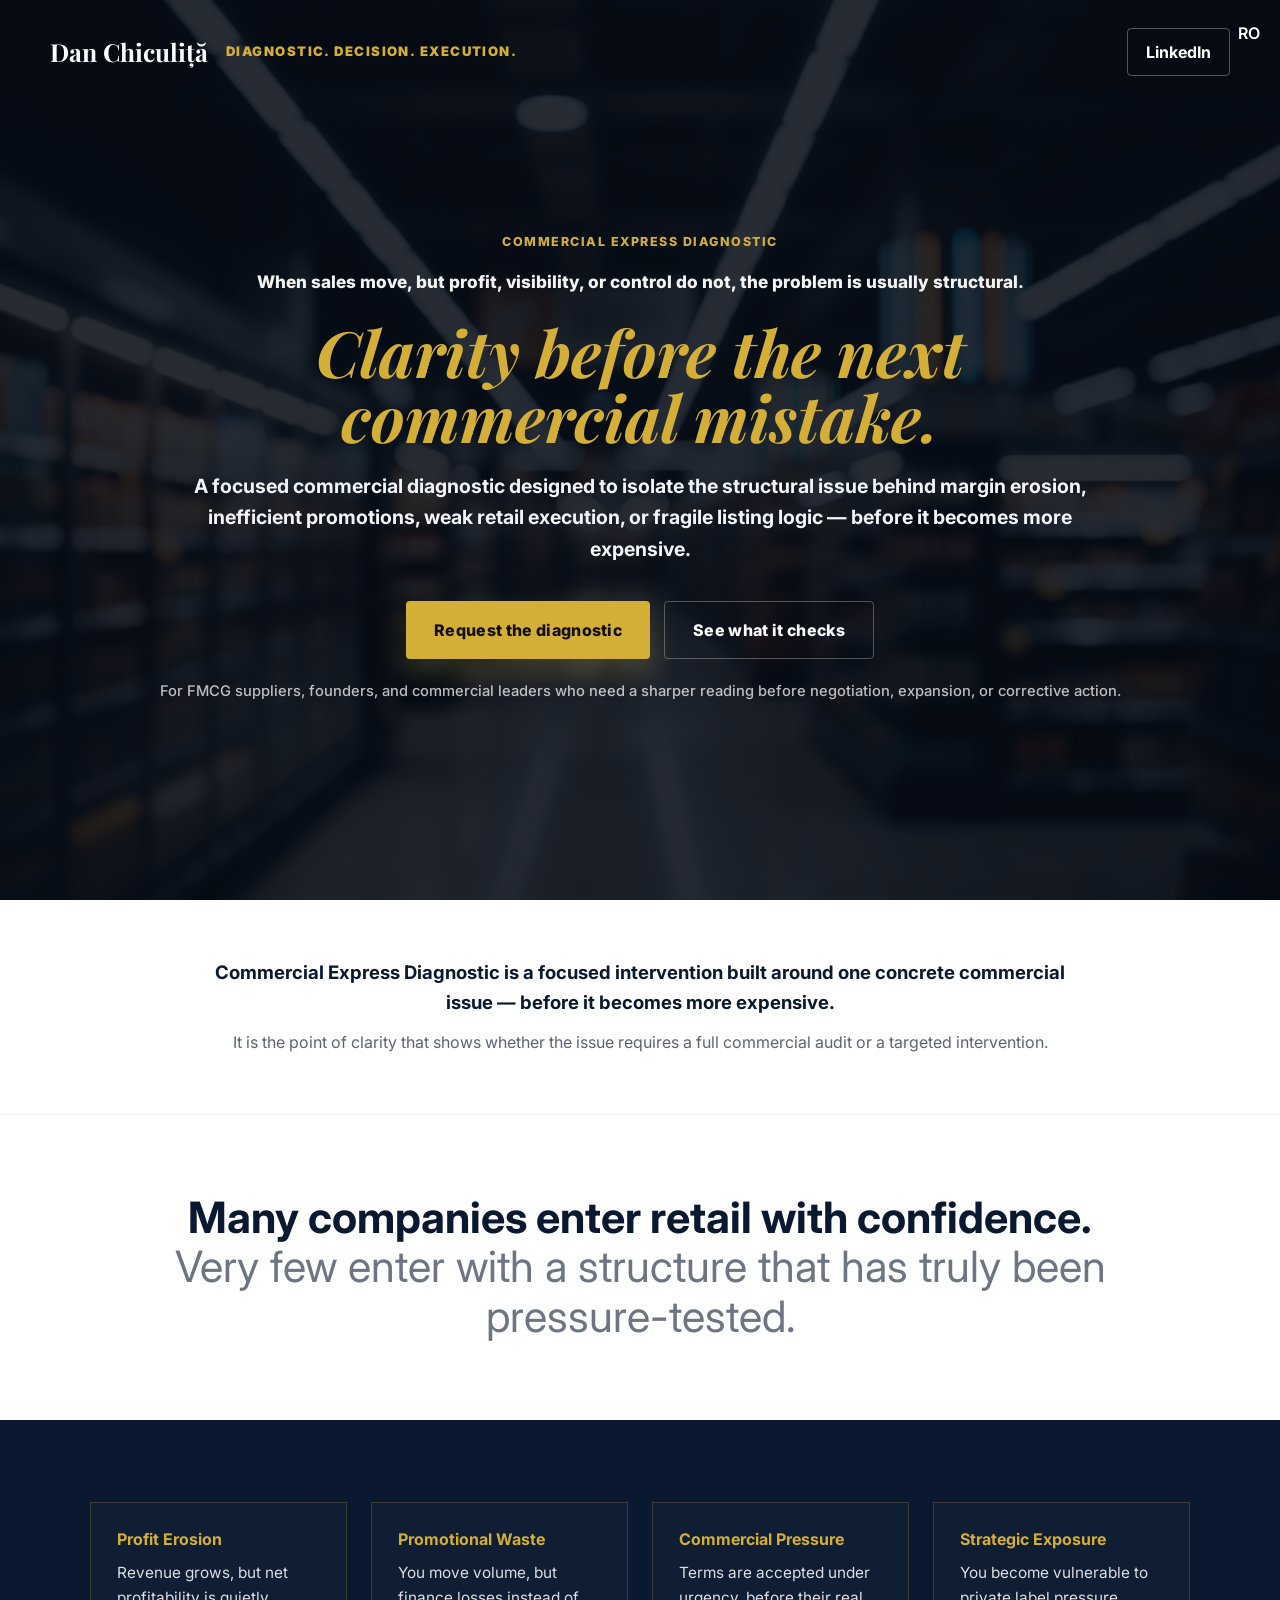
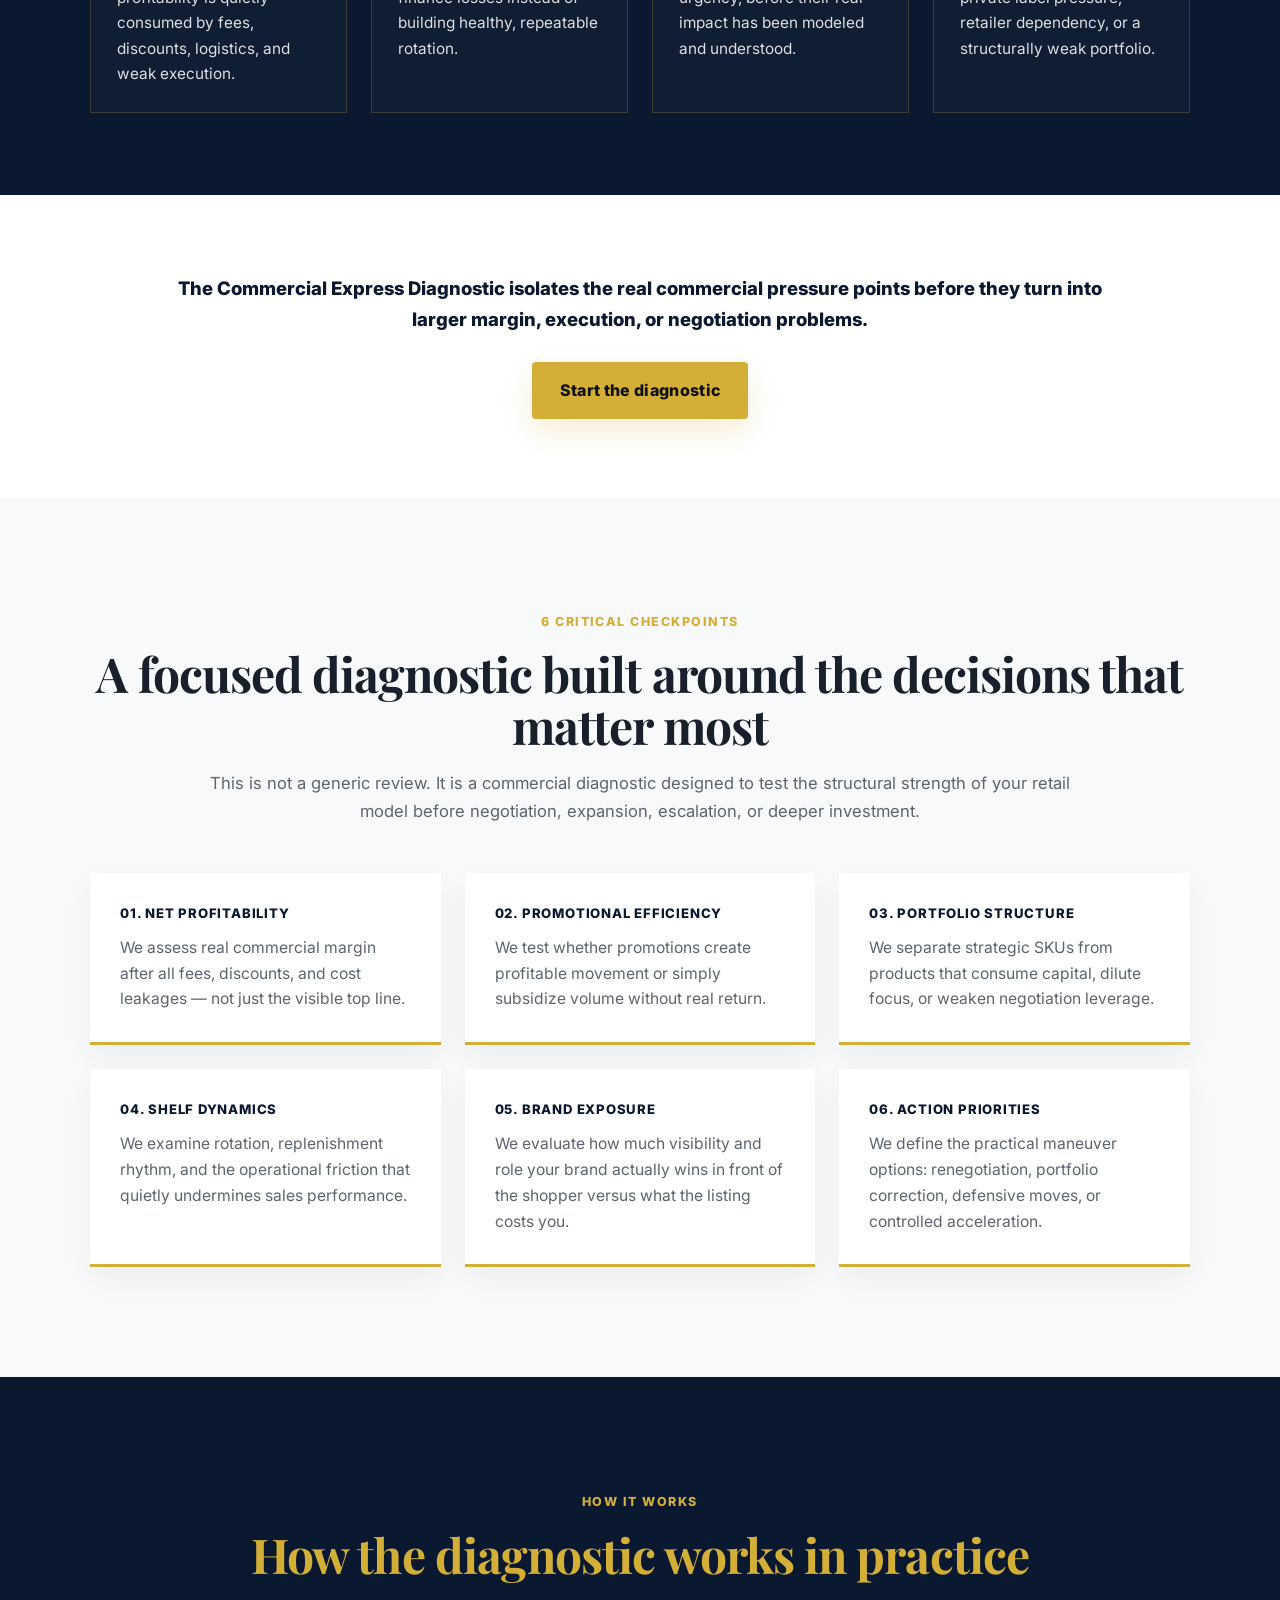
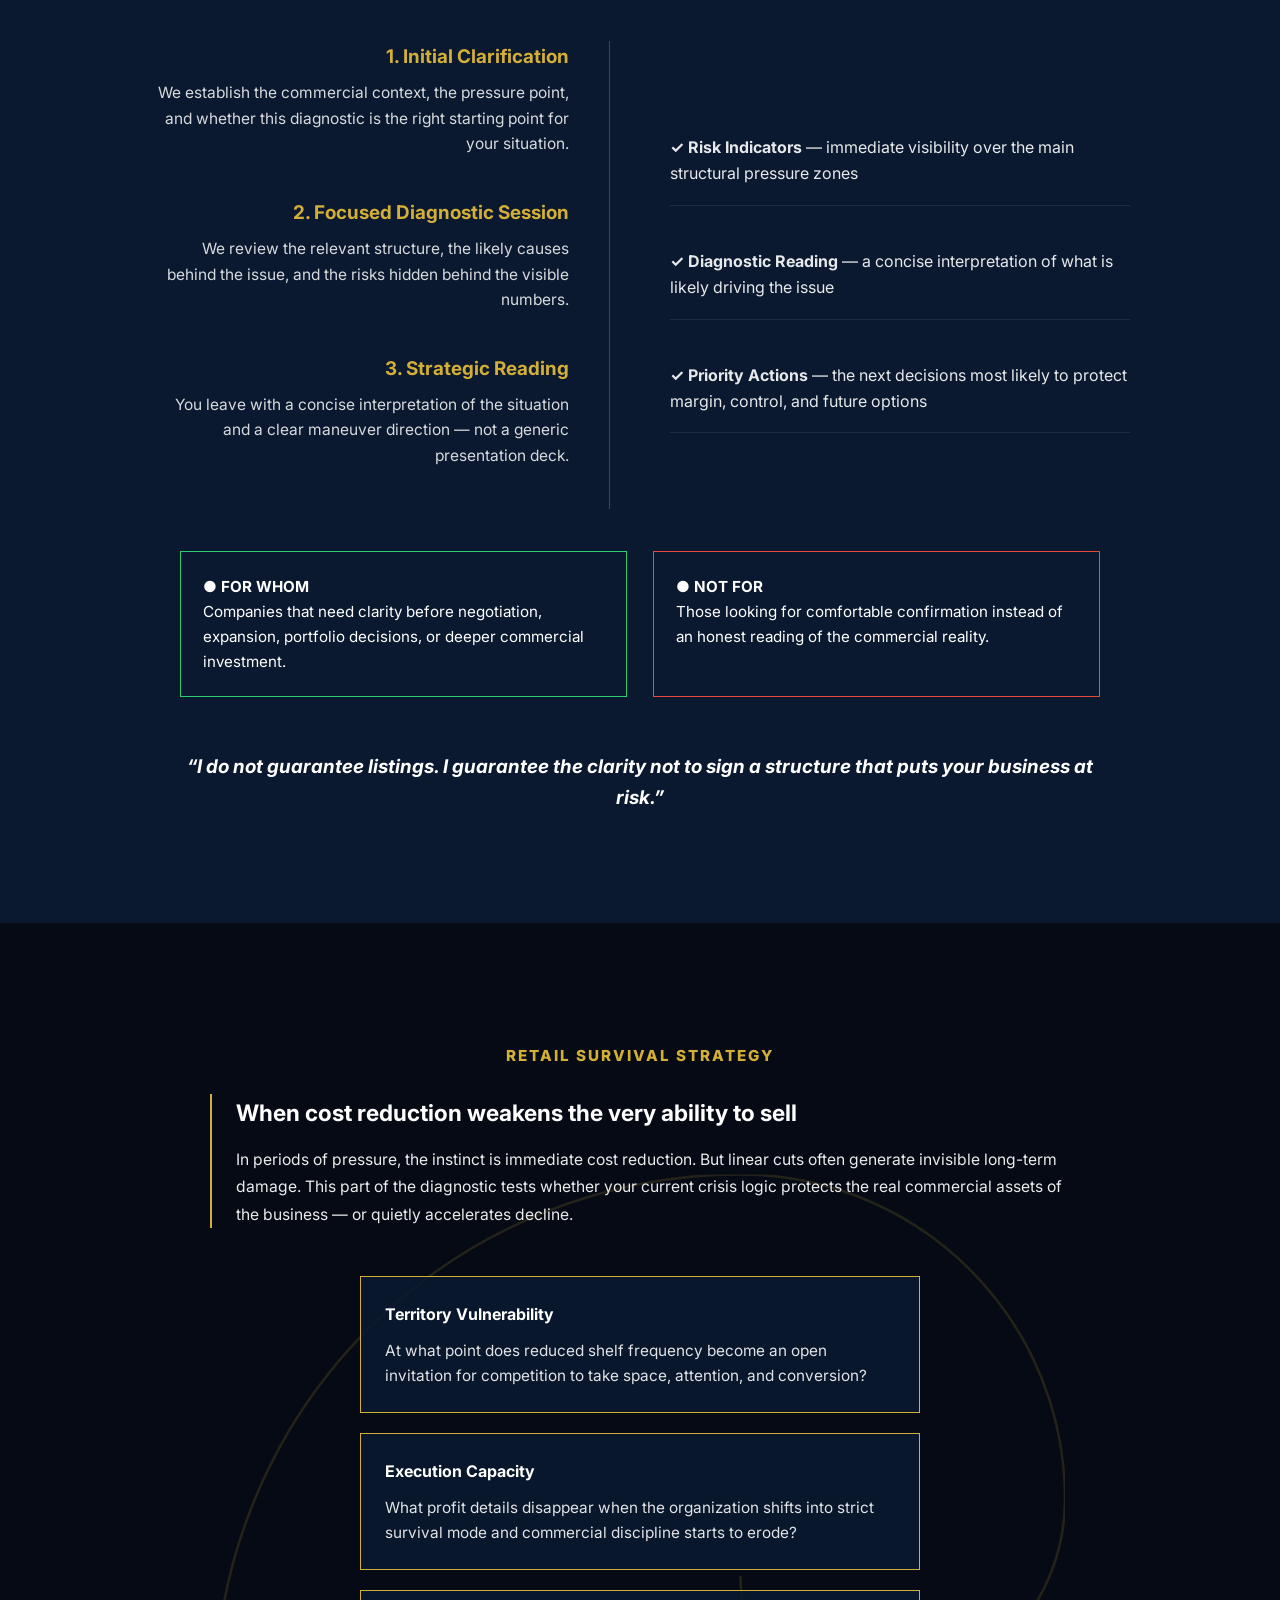
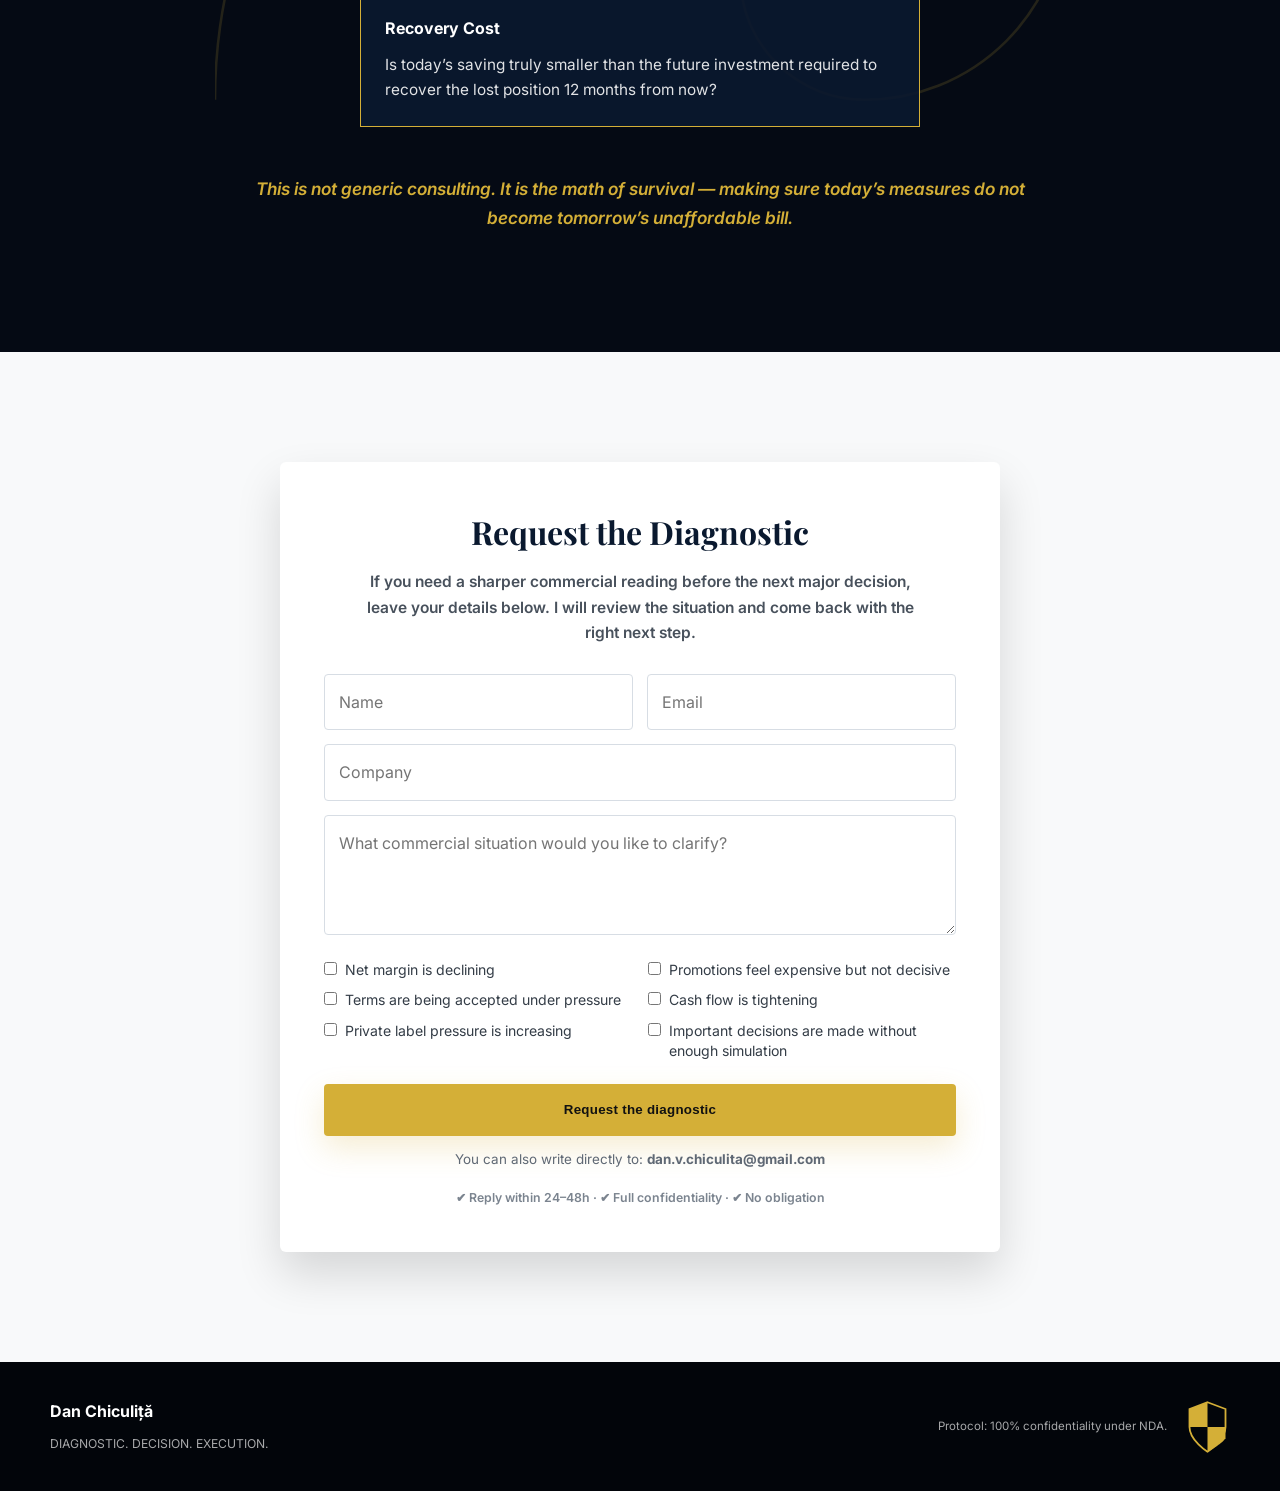
==== commit f4337d9e: "Update index.html" ====
--- a/index.html
+++ b/index.html
@@ -3,7 +3,7 @@
 <head>
   <meta charset="UTF-8" />
   <meta name="viewport" content="width=device-width, initial-scale=1.0" />
-  <title>Commercial Express Audit | Dan Chiculiță</title>
+  <title>Commercial Express Diagnostic | Dan Chiculiță</title>
   <link href="https://fonts.googleapis.com/css2?family=Playfair+Display:ital,wght@0,700;0,900;1,700&family=Inter:wght@300;400;600;700;800&display=swap" rel="stylesheet">
   <style>
     :root {
@@ -57,7 +57,7 @@
     .section-lead {
       font-size: 1.04rem;
       color: var(--text-gray);
-      max-width: 840px;
+      max-width: 860px;
       margin: 0 auto;
     }
 
@@ -110,7 +110,6 @@
       background: rgba(255,255,255,0.05);
     }
 
-    /* HEADER */
     header {
       position: absolute;
       width: 100%;
@@ -165,7 +164,6 @@
       border-color: rgba(255,255,255,0.5);
     }
 
-    /* HERO */
     #hero-section {
       min-height: 100vh;
       background:
@@ -201,9 +199,9 @@
     }
 
     .hero-subtitle {
-      max-width: 900px;
-      margin: 0 auto;
-      font-size: clamp(1.05rem, 2vw, 1.26rem);
+      max-width: 920px;
+      margin: 0 auto;
+      font-size: clamp(1.05rem, 2vw, 1.22rem);
       font-weight: 700;
       line-height: 1.6;
       color: #f1f5f9;
@@ -224,7 +222,29 @@
       font-weight: 500;
     }
 
-    /* INTRO STRIP */
+    .promise-strip {
+      padding: 58px 20px;
+      background: #ffffff;
+      text-align: center;
+      border-bottom: 1px solid rgba(10,25,47,0.06);
+    }
+
+    .promise-strip strong {
+      display: block;
+      font-size: 1.16rem;
+      line-height: 1.6;
+      color: var(--navy-deep);
+      max-width: 900px;
+      margin: 0 auto 12px;
+    }
+
+    .promise-strip p {
+      font-size: 1rem;
+      color: var(--text-gray);
+      max-width: 860px;
+      margin: 0 auto;
+    }
+
     .triptych {
       text-align: center;
     }
@@ -293,9 +313,11 @@
       font-weight: 800;
       margin-bottom: 28px;
       color: var(--navy-deep);
-    }
-
-    /* CRITICAL CHECKPOINTS */
+      max-width: 960px;
+      margin-left: auto;
+      margin-right: auto;
+    }
+
     #critical-points {
       padding: 110px 20px;
       background: var(--pearl-white);
@@ -332,7 +354,6 @@
       font-size: 0.98rem;
     }
 
-    /* ROADMAP */
     #roadmap {
       padding: 110px 20px;
       background: var(--navy-deep);
@@ -423,7 +444,6 @@
       margin-right: auto;
     }
 
-    /* SURVIVAL STRATEGY */
     #survival-strategy {
       padding: 120px 20px;
       background: var(--bg-dark);
@@ -515,7 +535,6 @@
       margin-right: auto;
     }
 
-    /* CONTACT */
     #contact {
       padding: 110px 20px;
       text-align: center;
@@ -621,7 +640,6 @@
       color: #5f6874;
     }
 
-    /* FOOTER */
     footer {
       padding: 36px 20px;
       background: #02050a;
@@ -664,7 +682,6 @@
       fill: var(--accent-gold);
     }
 
-    /* EXIT POPUP */
     #exitPopup {
       display: none;
       position: fixed;
@@ -716,7 +733,6 @@
       margin-bottom: 22px;
     }
 
-    /* RESPONSIVE */
     @media (max-width: 980px) {
       .risk-grid,
       .points-grid {
@@ -778,15 +794,21 @@
         padding-top: 72px;
         padding-bottom: 72px;
       }
+
+      .promise-strip {
+        padding-top: 42px;
+        padding-bottom: 42px;
+      }
     }
   </style>
 </head>
 <body>
-<div style="position:absolute; top:20px; right:20px; z-index:999;">
-  <a href="index_ro.html" style="color:white; font-weight:600; text-decoration:none;">
-    RO
-  </a>
-</div>
+  <div style="position:absolute; top:20px; right:20px; z-index:999;">
+    <a href="index_ro.html" style="color:white; font-weight:600; text-decoration:none;">
+      RO
+    </a>
+  </div>
+
   <header>
     <div class="header-inner">
       <div class="brand-wrap">
@@ -799,19 +821,30 @@
 
   <section id="hero-section">
     <div class="hero-inner">
-      <div class="eyebrow">Commercial Express Audit · 90 Minutes</div>
-      <p class="hero-kicker">You have analyzed the business from every angle. And still the numbers don’t align.</p>
-      <h1 class="hero-quote">“You can’t see the label from inside the bottle.”</h1>
+      <div class="eyebrow">Commercial Express Diagnostic</div>
+      <p class="hero-kicker">When sales move, but profit, visibility, or control do not, the problem is usually structural.</p>
+      <h1 class="hero-quote">Clarity before the next commercial mistake.</h1>
       <p class="hero-subtitle">
-        This audit does not try to teach you your business. It applies the retailer’s commercial discipline to your own sales model, so you can see where profit is diluted, where assumptions are dangerous, and where the next decision must be made with more rigor.
+        A focused commercial diagnostic designed to isolate the structural issue behind margin erosion, inefficient promotions, weak retail execution, or fragile listing logic — before it becomes more expensive.
       </p>
 
       <div class="hero-actions">
-        <a href="#contact" class="btn-primary">Request a 90-minute diagnostic</a>
-        <a href="#critical-points" class="btn-secondary">See what the audit checks</a>
-      </div>
-
-      <div class="hero-note">For suppliers, commercial leaders, founders, and decision-makers who need clarity before the next major move.</div>
+        <a href="#contact" class="btn-primary">Request the diagnostic</a>
+        <a href="#critical-points" class="btn-secondary">See what it checks</a>
+      </div>
+
+      <div class="hero-note">For FMCG suppliers, founders, and commercial leaders who need a sharper reading before negotiation, expansion, or corrective action.</div>
+    </div>
+  </section>
+
+  <section class="promise-strip">
+    <div class="container">
+      <strong>
+        Commercial Express Diagnostic is a focused intervention built around one concrete commercial issue — before it becomes more expensive.
+      </strong>
+      <p>
+        It is the point of clarity that shows whether the issue requires a full commercial audit or a targeted intervention.
+      </p>
     </div>
   </section>
 
@@ -845,35 +878,35 @@
     </div>
 
     <div class="triptych-bottom">
-      <p>The Commercial Express Audit isolates the real profit signals in 90 focused minutes.</p>
-      <a href="#contact" class="btn-primary">Start with a focused diagnostic</a>
+      <p>The Commercial Express Diagnostic isolates the real commercial pressure points before they turn into larger margin, execution, or negotiation problems.</p>
+      <a href="#contact" class="btn-primary">Start the diagnostic</a>
     </div>
   </section>
 
   <section id="critical-points">
     <div class="container">
       <div class="eyebrow">6 Critical Checkpoints</div>
-      <h2 class="section-title">A strategic audit built around the decisions that matter most</h2>
+      <h2 class="section-title">A focused diagnostic built around the decisions that matter most</h2>
       <p class="section-lead">
-        This is not a generic review. It is a commercial diagnostic designed to test the structural strength of your retail model before negotiations, expansion, escalation, or deeper investment.
+        This is not a generic review. It is a commercial diagnostic designed to test the structural strength of your retail model before negotiation, expansion, escalation, or deeper investment.
       </p>
 
       <div class="points-grid">
         <div class="point-box">
           <h4>01. Net Profitability</h4>
-          <p>We assess real commercial margin after all fees, discounts, and cost leakages—not just the visible top line.</p>
+          <p>We assess real commercial margin after all fees, discounts, and cost leakages — not just the visible top line.</p>
         </div>
         <div class="point-box">
           <h4>02. Promotional Efficiency</h4>
-          <p>We test whether catalog and shelf promotions create profitable movement or simply subsidize volume without real return.</p>
+          <p>We test whether promotions create profitable movement or simply subsidize volume without real return.</p>
         </div>
         <div class="point-box">
           <h4>03. Portfolio Structure</h4>
-          <p>We separate strategic “locomotive” SKUs from products that consume capital, dilute focus, or weaken negotiation leverage.</p>
+          <p>We separate strategic SKUs from products that consume capital, dilute focus, or weaken negotiation leverage.</p>
         </div>
         <div class="point-box">
           <h4>04. Shelf Dynamics</h4>
-          <p>We examine rotation, frequency, replenishment rhythm, and the operational friction that undermines sales performance.</p>
+          <p>We examine rotation, replenishment rhythm, and the operational friction that quietly undermines sales performance.</p>
         </div>
         <div class="point-box">
           <h4>05. Brand Exposure</h4>
@@ -890,37 +923,37 @@
   <section id="roadmap">
     <div class="container">
       <div class="roadmap-head">
-        <div class="eyebrow">Roadmap & Deliverable</div>
-        <h2 class="section-title">What happens in practice</h2>
+        <div class="eyebrow">How It Works</div>
+        <h2 class="section-title">How the diagnostic works in practice</h2>
       </div>
 
       <div class="roadmap-wrap">
         <div class="timeline">
           <div class="timeline-step">
-            <h3>1. Clarification · 15 min</h3>
-            <p>We quickly establish whether the audit fits your current commercial reality and decision context.</p>
+            <h3>1. Initial Clarification</h3>
+            <p>We establish the commercial context, the pressure point, and whether this diagnostic is the right starting point for your situation.</p>
           </div>
           <div class="timeline-step">
-            <h3>2. Express Audit · 90 min</h3>
-            <p>A concentrated review of the commercial structure, pressure points, and risk exposure behind your numbers.</p>
+            <h3>2. Focused Diagnostic Session</h3>
+            <p>We review the relevant structure, the likely causes behind the issue, and the risks hidden behind the visible numbers.</p>
           </div>
           <div class="timeline-step">
-            <h3>3. Diagnostic Output</h3>
-            <p>You receive a concise strategic reading and a clear maneuver direction—not a generic presentation deck.</p>
+            <h3>3. Strategic Reading</h3>
+            <p>You leave with a concise interpretation of the situation and a clear maneuver direction — not a generic presentation deck.</p>
           </div>
         </div>
 
         <div class="deliverables">
-          <div class="deliverable-item"><strong>✓ Risk Indicators</strong> — color-coded visibility over critical pressure zones</div>
-          <div class="deliverable-item"><strong>✓ Impact Matrix</strong> — likely consequences over the next 6 months if nothing changes</div>
-          <div class="deliverable-item"><strong>✓ 3 Recommended Decisions</strong> — the moves that protect margin, control, and future options</div>
+          <div class="deliverable-item"><strong>✓ Risk Indicators</strong> — immediate visibility over the main structural pressure zones</div>
+          <div class="deliverable-item"><strong>✓ Diagnostic Reading</strong> — a concise interpretation of what is likely driving the issue</div>
+          <div class="deliverable-item"><strong>✓ Priority Actions</strong> — the next decisions most likely to protect margin, control, and future options</div>
         </div>
       </div>
 
       <div class="qualification-grid">
         <div class="qualification-box good">
           <strong>● FOR WHOM</strong><br>
-          Companies that want clarity before negotiations, expansion, portfolio decisions, or deeper commercial investment.
+          Companies that need clarity before negotiation, expansion, portfolio decisions, or deeper commercial investment.
         </div>
         <div class="qualification-box bad">
           <strong>● NOT FOR</strong><br>
@@ -945,7 +978,7 @@
       <div class="survival-intro">
         <h3>When cost reduction weakens the very ability to sell</h3>
         <p>
-          In periods of pressure, the instinct is immediate cost reduction. But linear cuts often generate invisible long-term damage. This part of the audit tests whether your current crisis logic protects the real commercial assets of the business—or quietly accelerates decline.
+          In periods of pressure, the instinct is immediate cost reduction. But linear cuts often generate invisible long-term damage. This part of the diagnostic tests whether your current crisis logic protects the real commercial assets of the business — or quietly accelerates decline.
         </p>
       </div>
 
@@ -965,7 +998,7 @@
       </div>
 
       <p class="survival-close">
-        This is not generic consulting. It is the math of survival—making sure today’s measures do not become tomorrow’s unaffordable bill.
+        This is not generic consulting. It is the math of survival — making sure today’s measures do not become tomorrow’s unaffordable bill.
       </p>
     </div>
   </section>
@@ -975,12 +1008,12 @@
       <div class="form-header">
         <h2>Request the Diagnostic</h2>
         <p>
-          This audit requires commercial courage. If you want a sharper reading of where you really stand before the next major decision, leave your details below.
+          If you need a sharper commercial reading before the next major decision, leave your details below. I will review the situation and come back with the right next step.
         </p>
       </div>
 
       <form action="https://formspree.io/f/meepnlpp" method="POST">
-        <input type="hidden" name="_subject" value="New Commercial Express Audit request">
+        <input type="hidden" name="_subject" value="New Commercial Express Diagnostic request">
         <input type="hidden" name="_cc" value="dan.v.chiculita@gmail.com">
 
         <div class="form-grid">
@@ -1007,10 +1040,10 @@
           <label><input type="checkbox" name="issues[]" value="Lack of impact simulation"> Important decisions are made without enough simulation</label>
         </div>
 
-        <button type="submit" class="btn-primary" style="width:100%;">Request the 90-minute audit</button>
+        <button type="submit" class="btn-primary" style="width:100%;">Request the diagnostic</button>
 
         <p class="micro-note">You can also write directly to: <strong>dan.v.chiculita@gmail.com</strong></p>
-        <p class="form-footer">✔ Reply within 24–48h · ✔ NDA-level confidentiality · ✔ No obligation</p>
+        <p class="form-footer">✔ Reply within 24–48h · ✔ Full confidentiality · ✔ No obligation</p>
       </form>
     </div>
   </section>
@@ -1033,14 +1066,13 @@
     </div>
   </footer>
 
-  <!-- EXIT POPUP -->
   <div id="exitPopup">
     <div class="popup-box">
       <span class="popup-close" onclick="closePopup()">×</span>
       <h3>Before you leave…</h3>
       <p>Most companies do not have a sales problem first.</p>
       <p>They have a visibility problem, a margin problem, or a decision problem.</p>
-      <p class="popup-strong">In 90 minutes, you can identify where profit is actually being lost.</p>
+      <p class="popup-strong">A focused diagnostic can show where margin, visibility, or decision quality are actually breaking down.</p>
       <a href="#contact" class="btn-primary">Request the diagnostic</a>
       <p style="margin-top:14px; font-size:12px; color:#7b848f;">No obligation. Full confidentiality.</p>
     </div>
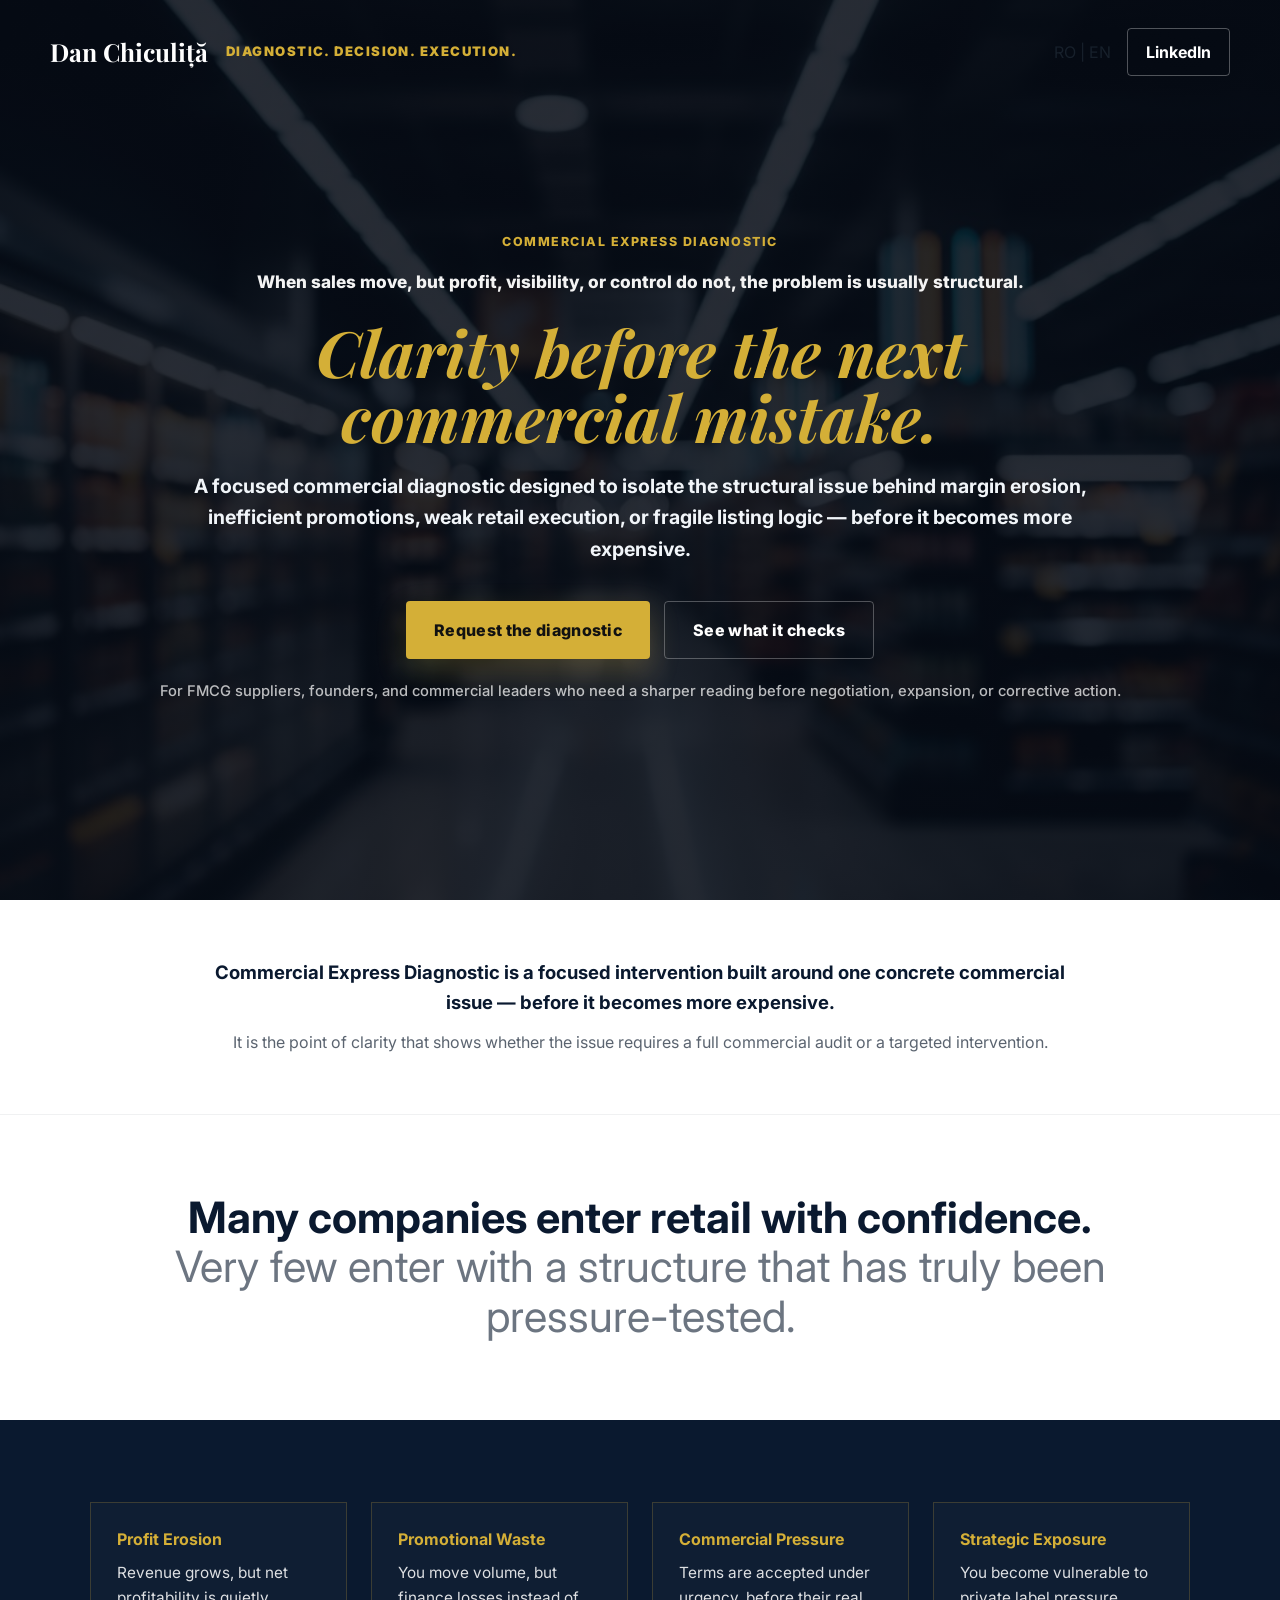
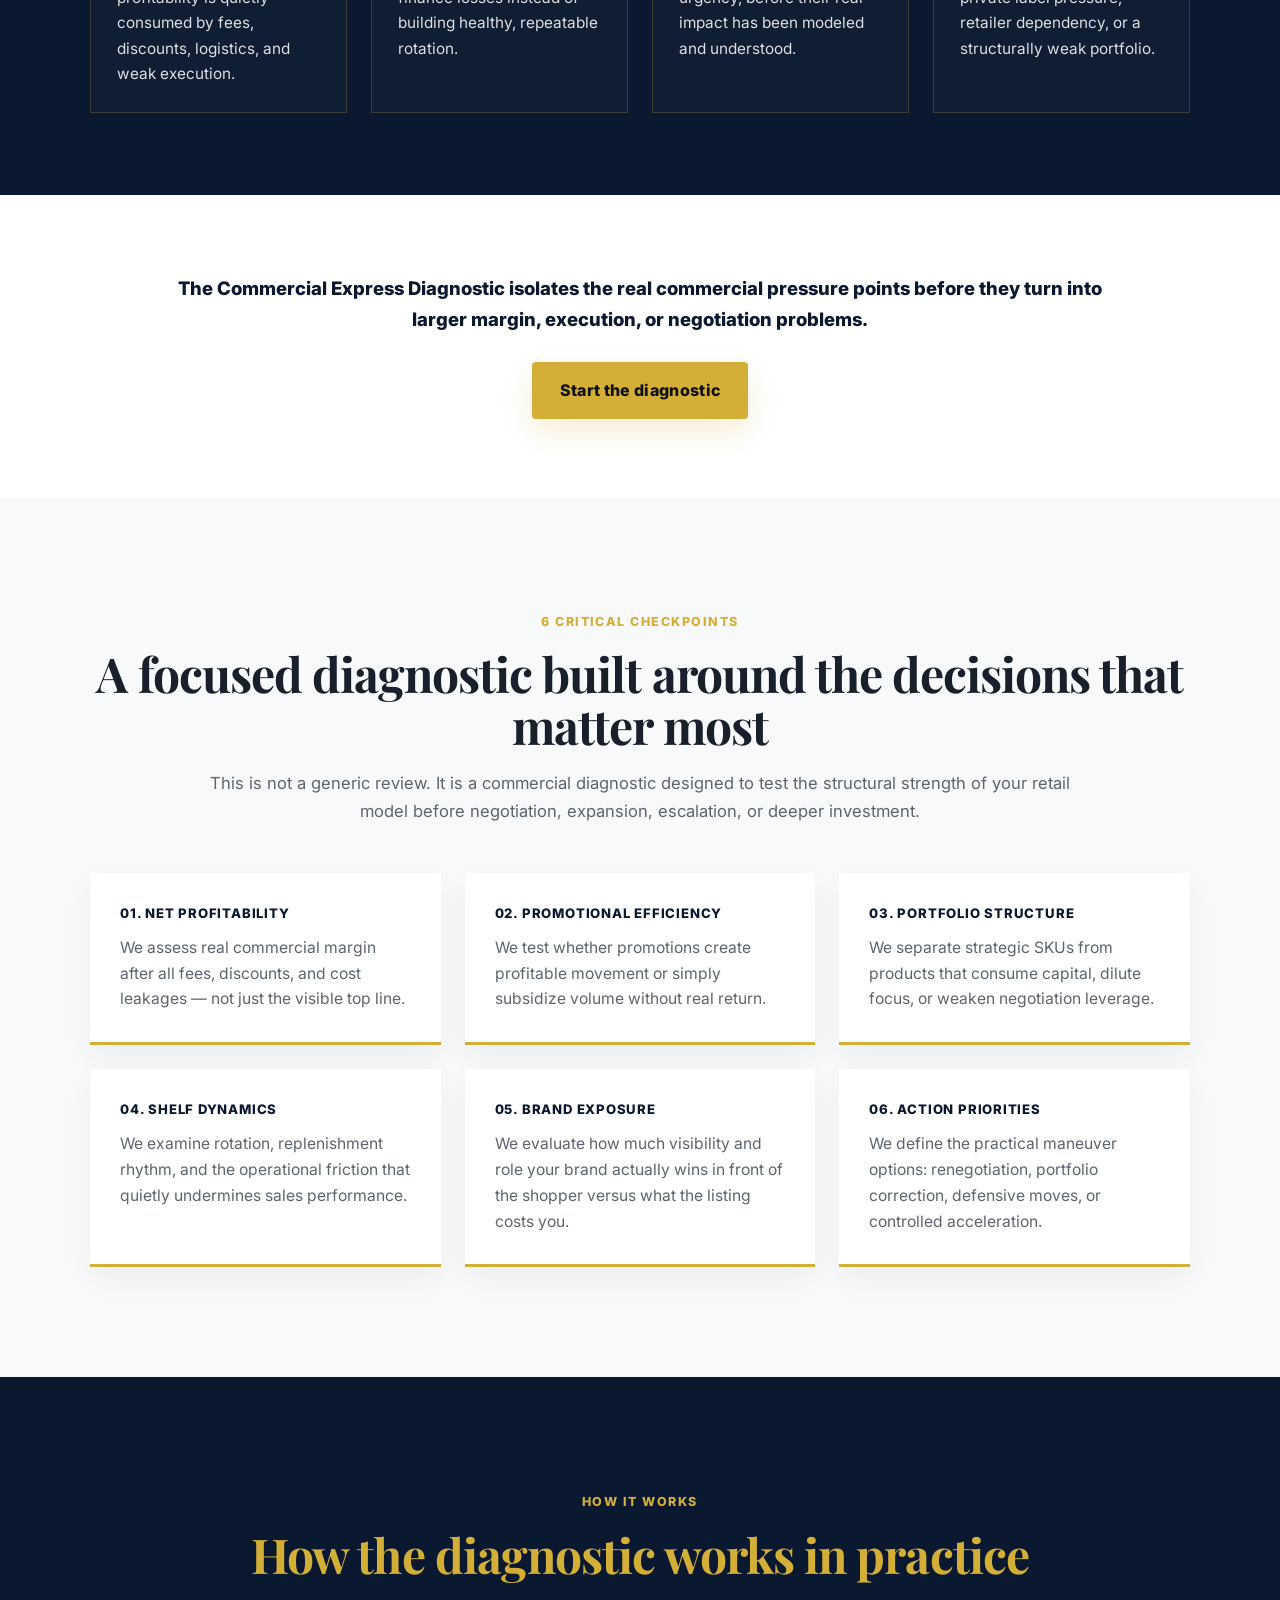
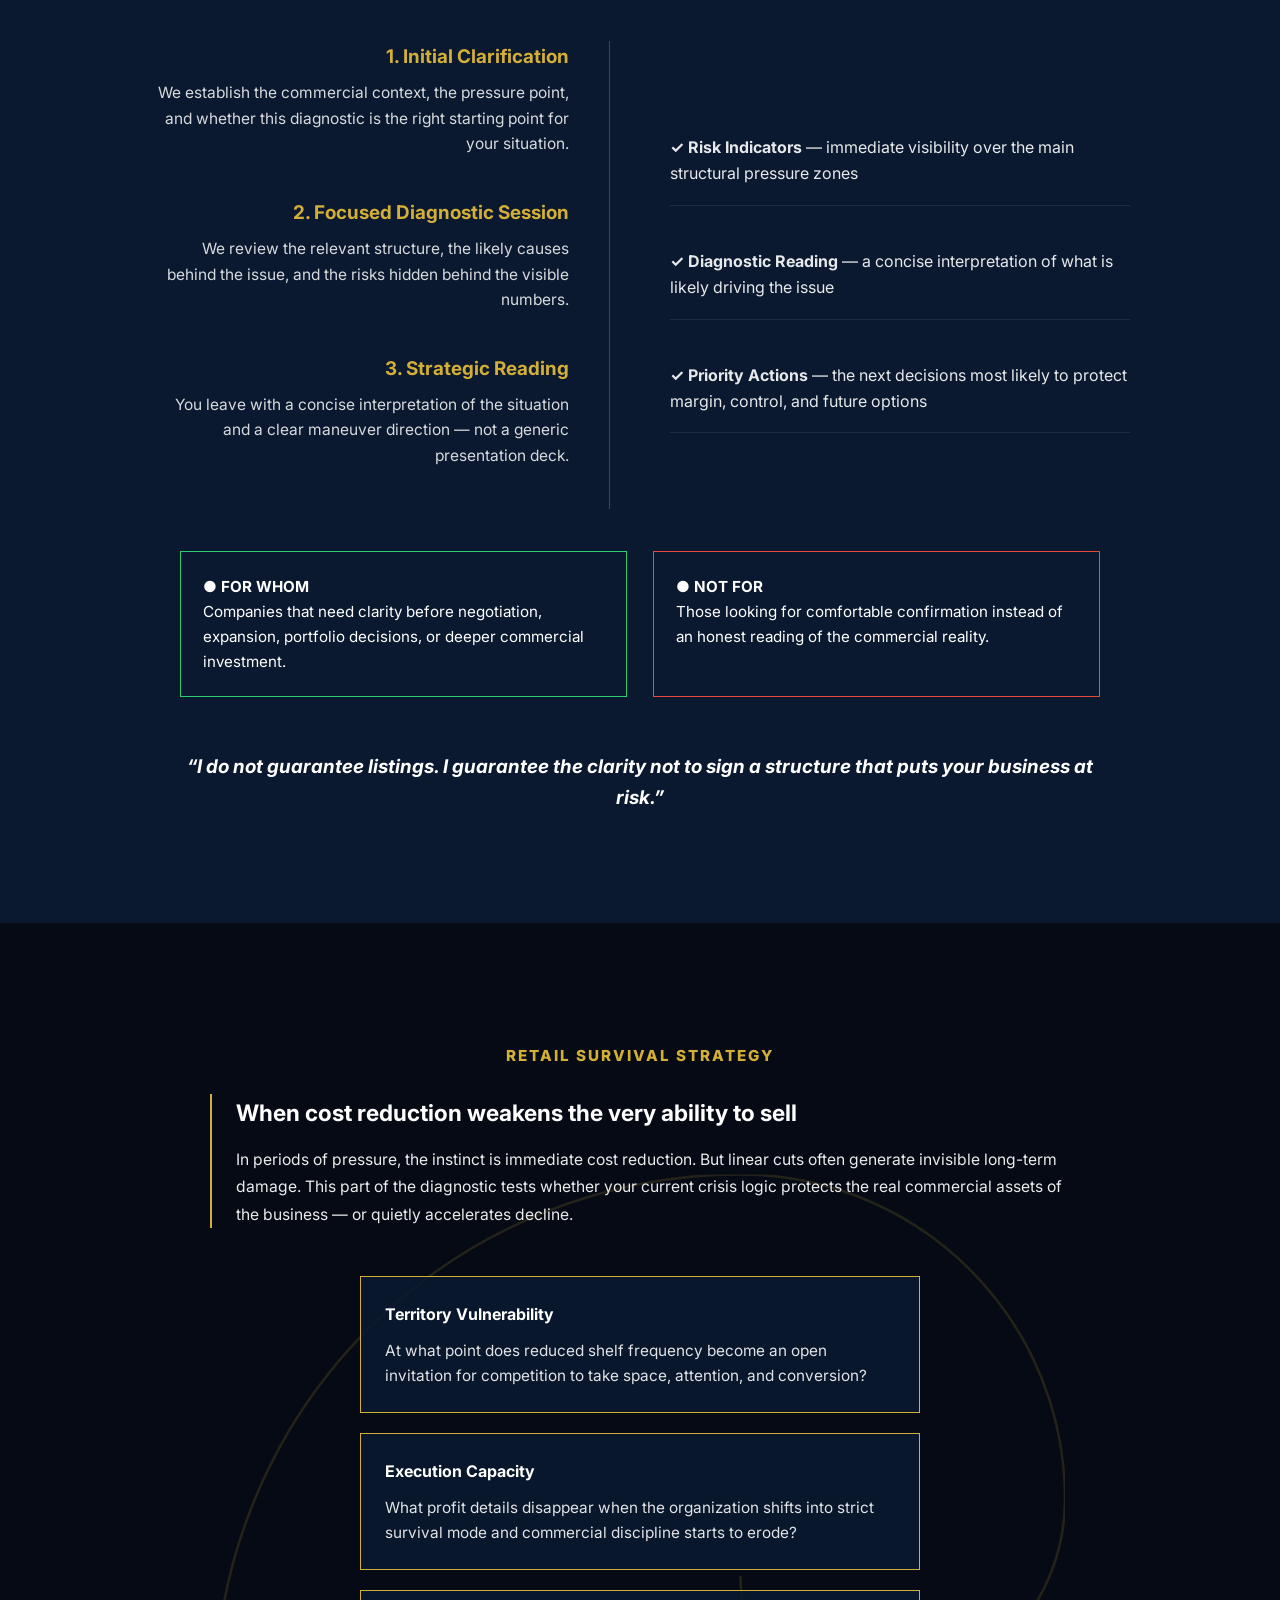
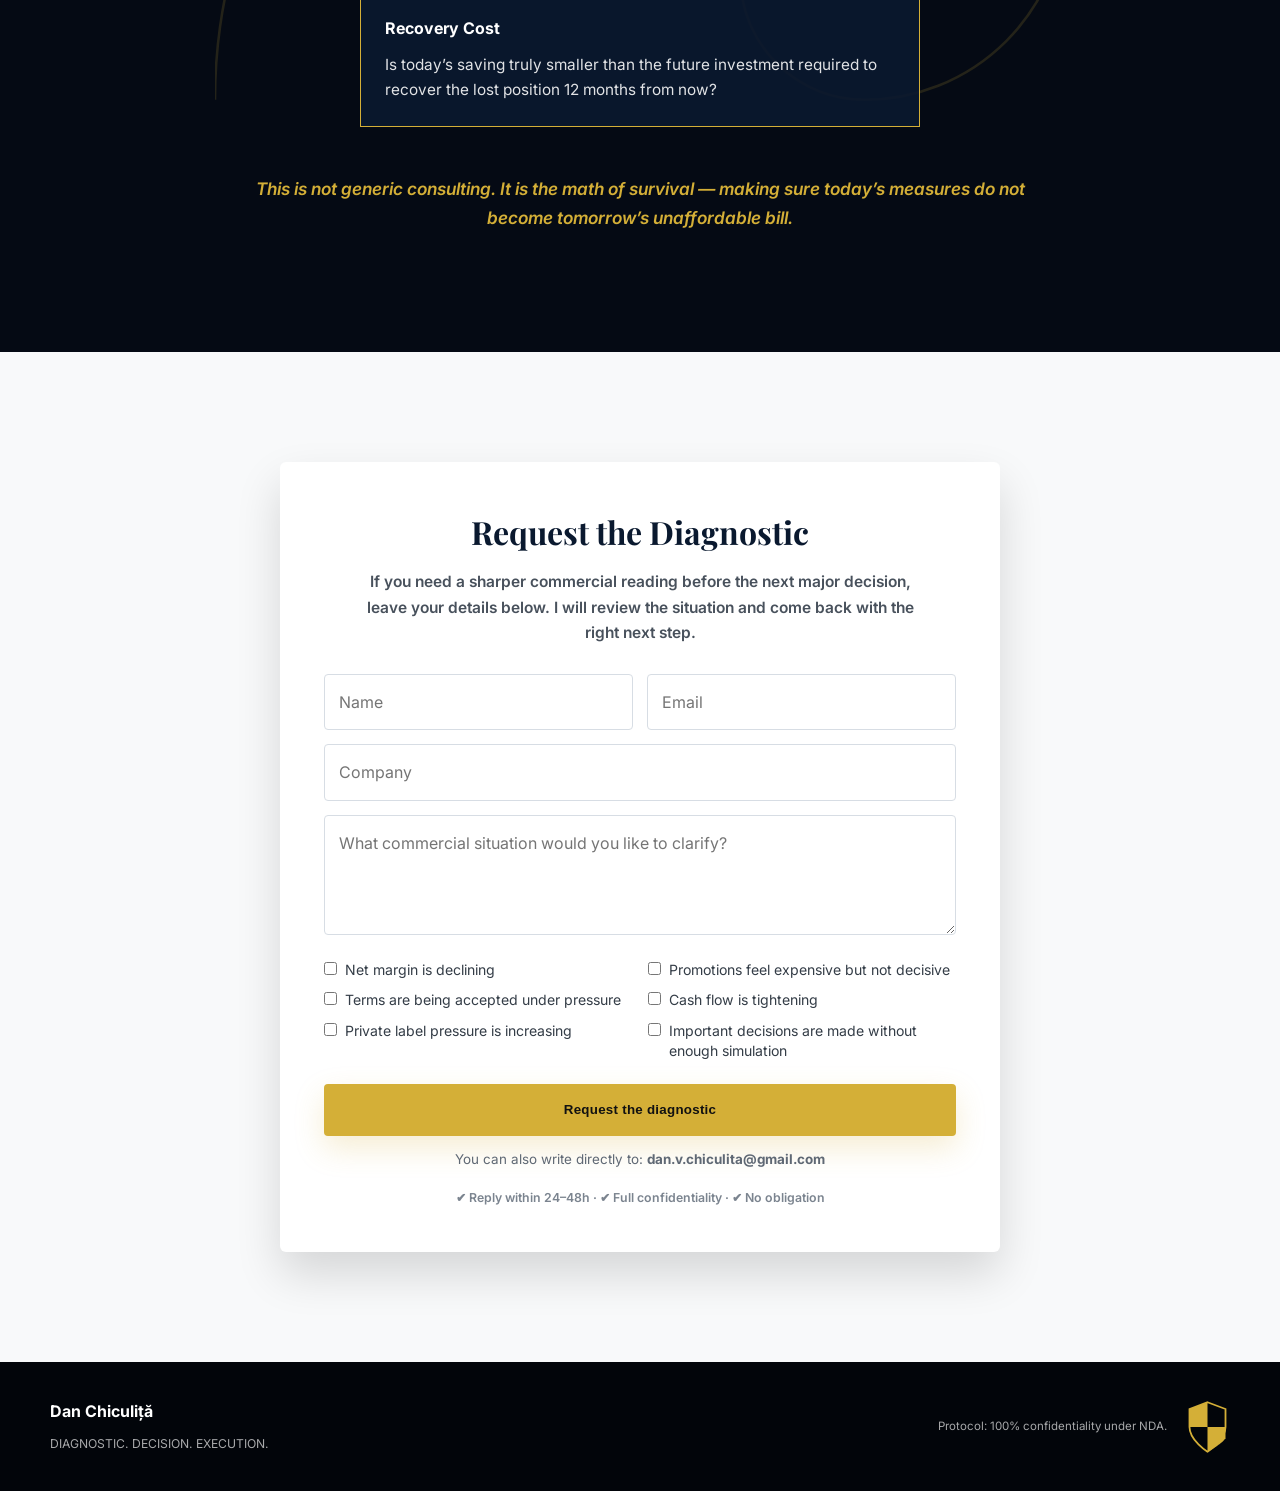
==== commit 0a3deca1: "Update index.html" ====
--- a/index.html
+++ b/index.html
@@ -801,21 +801,30 @@
       }
     }
   </style>
-</head>
-<body>
-  <div style="position:absolute; top:20px; right:20px; z-index:999;">
-    <a href="index_ro.html" style="color:white; font-weight:600; text-decoration:none;">
-      RO
-    </a>
-  </div>
-
-  <header>
+ <header>
     <div class="header-inner">
+
       <div class="brand-wrap">
         <a href="#" class="brand-name">Dan Chiculiță</a>
         <div class="logo-dde">DIAGNOSTIC. DECISION. EXECUTION.</div>
       </div>
-      <a href="https://linkedin.com/in/danchiculita" target="_blank" rel="noopener noreferrer" class="linkedin-btn">LinkedIn</a>
+
+      <div style="display:flex; align-items:center; gap:16px;">
+        
+        <!-- LANGUAGE SWITCH -->
+        <div class="lang-switch">
+          <a href="https://danvchiculita.github.io/retail-diagnostic-comercial/index-ro.html">RO</a>
+          <span>|</span>
+          <a href="https://danvchiculita.github.io/retail-diagnostic-comercial/" class="active">EN</a>
+        </div>
+
+        <!-- LINKEDIN -->
+        <a href="https://linkedin.com/in/danchiculita" target="_blank" rel="noopener noreferrer" class="linkedin-btn">
+          LinkedIn
+        </a>
+
+      </div>
+
     </div>
   </header>
 
@@ -1013,8 +1022,7 @@
       </div>
 
       <form action="https://formspree.io/f/meepnlpp" method="POST">
-        <input type="hidden" name="_subject" value="New Commercial Express Diagnostic request">
-        <input type="hidden" name="_cc" value="dan.v.chiculita@gmail.com">
+  <input type="hidden" name="_subject" value="New Commercial Express Diagnostic request">
 
         <div class="form-grid">
           <div>
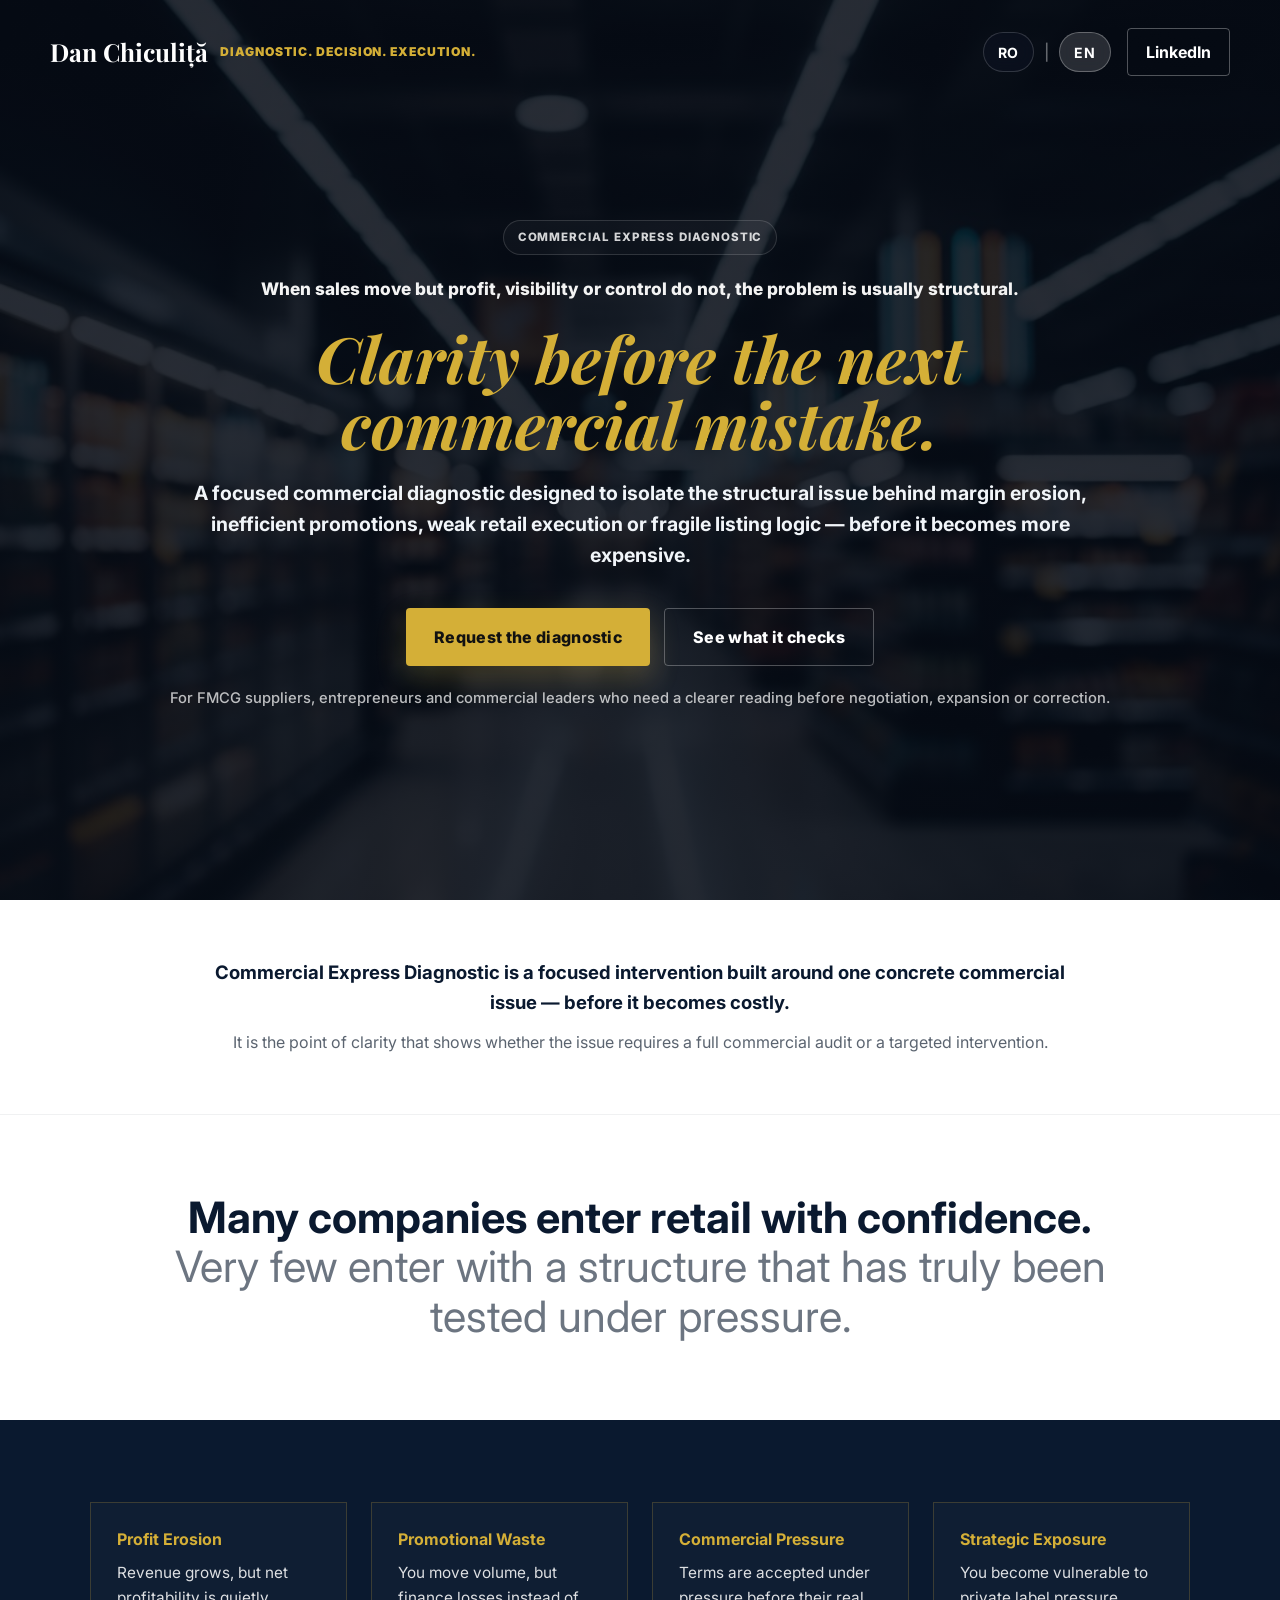
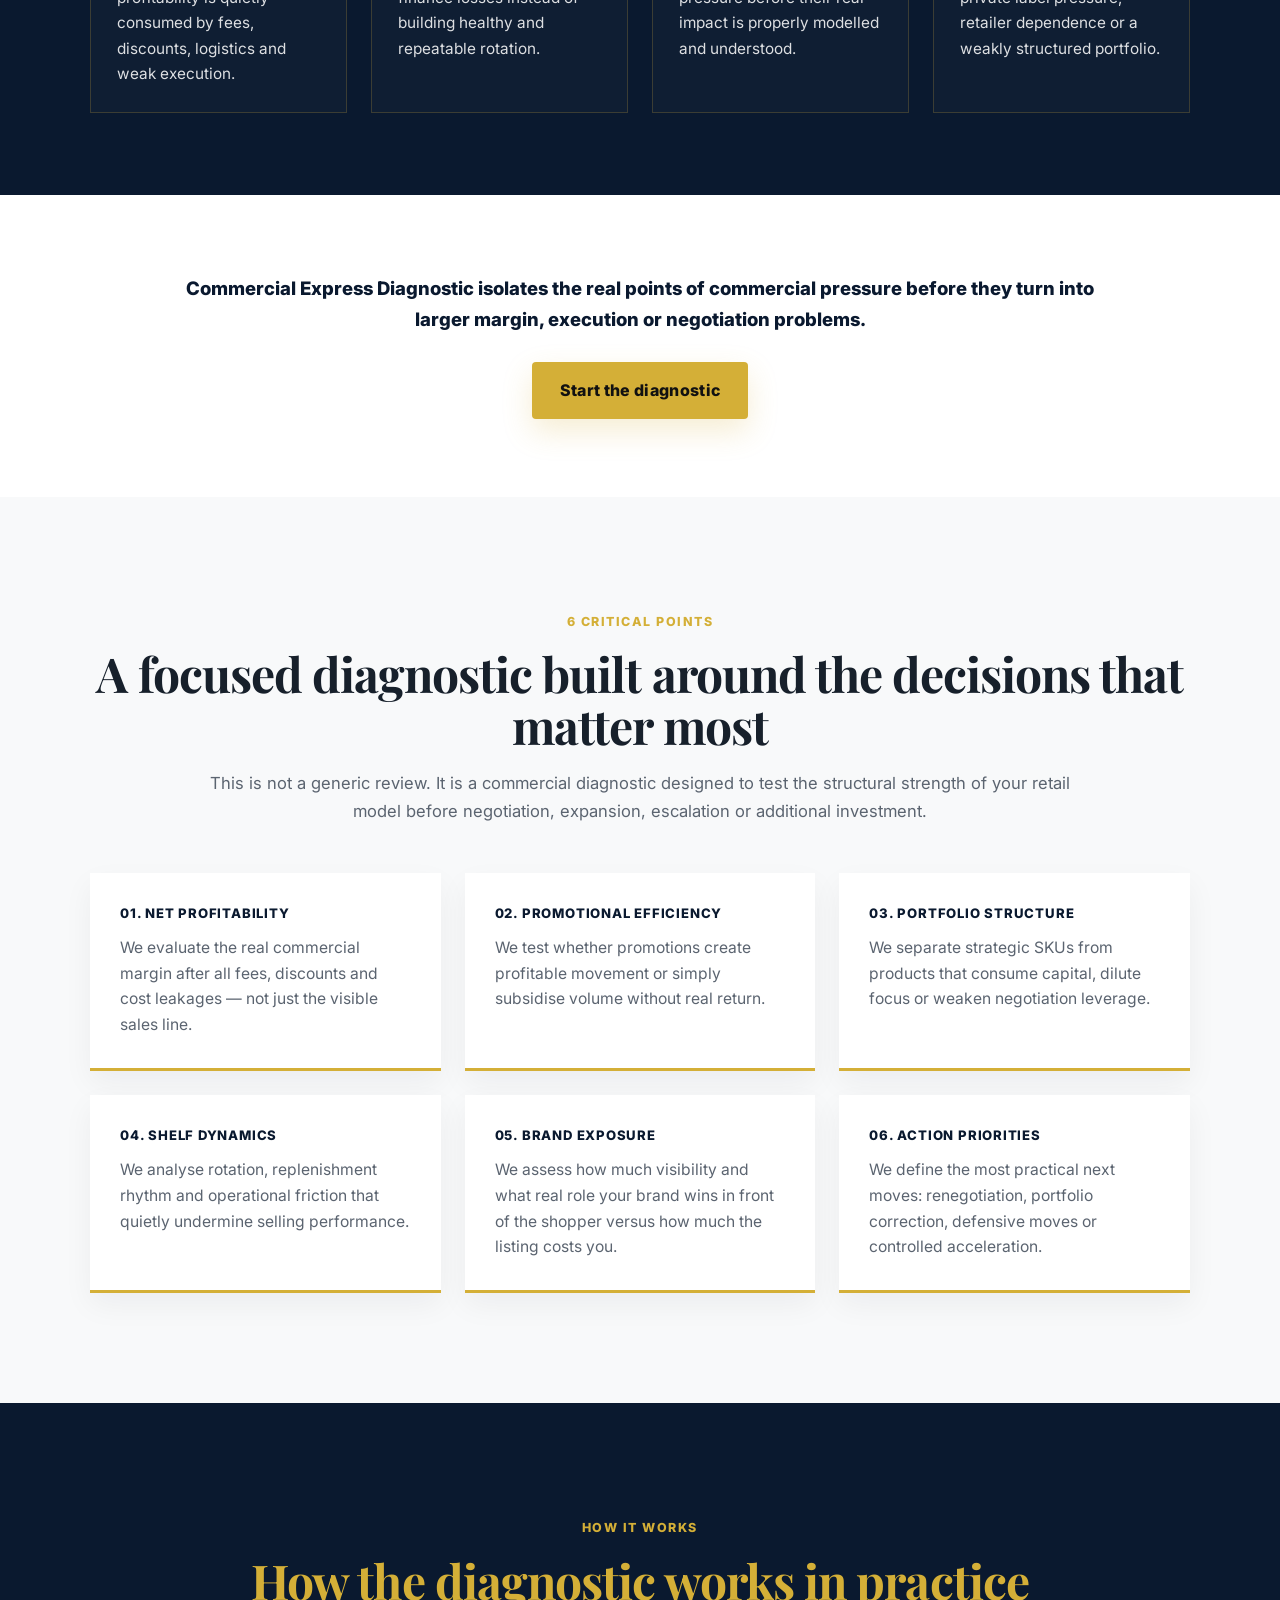
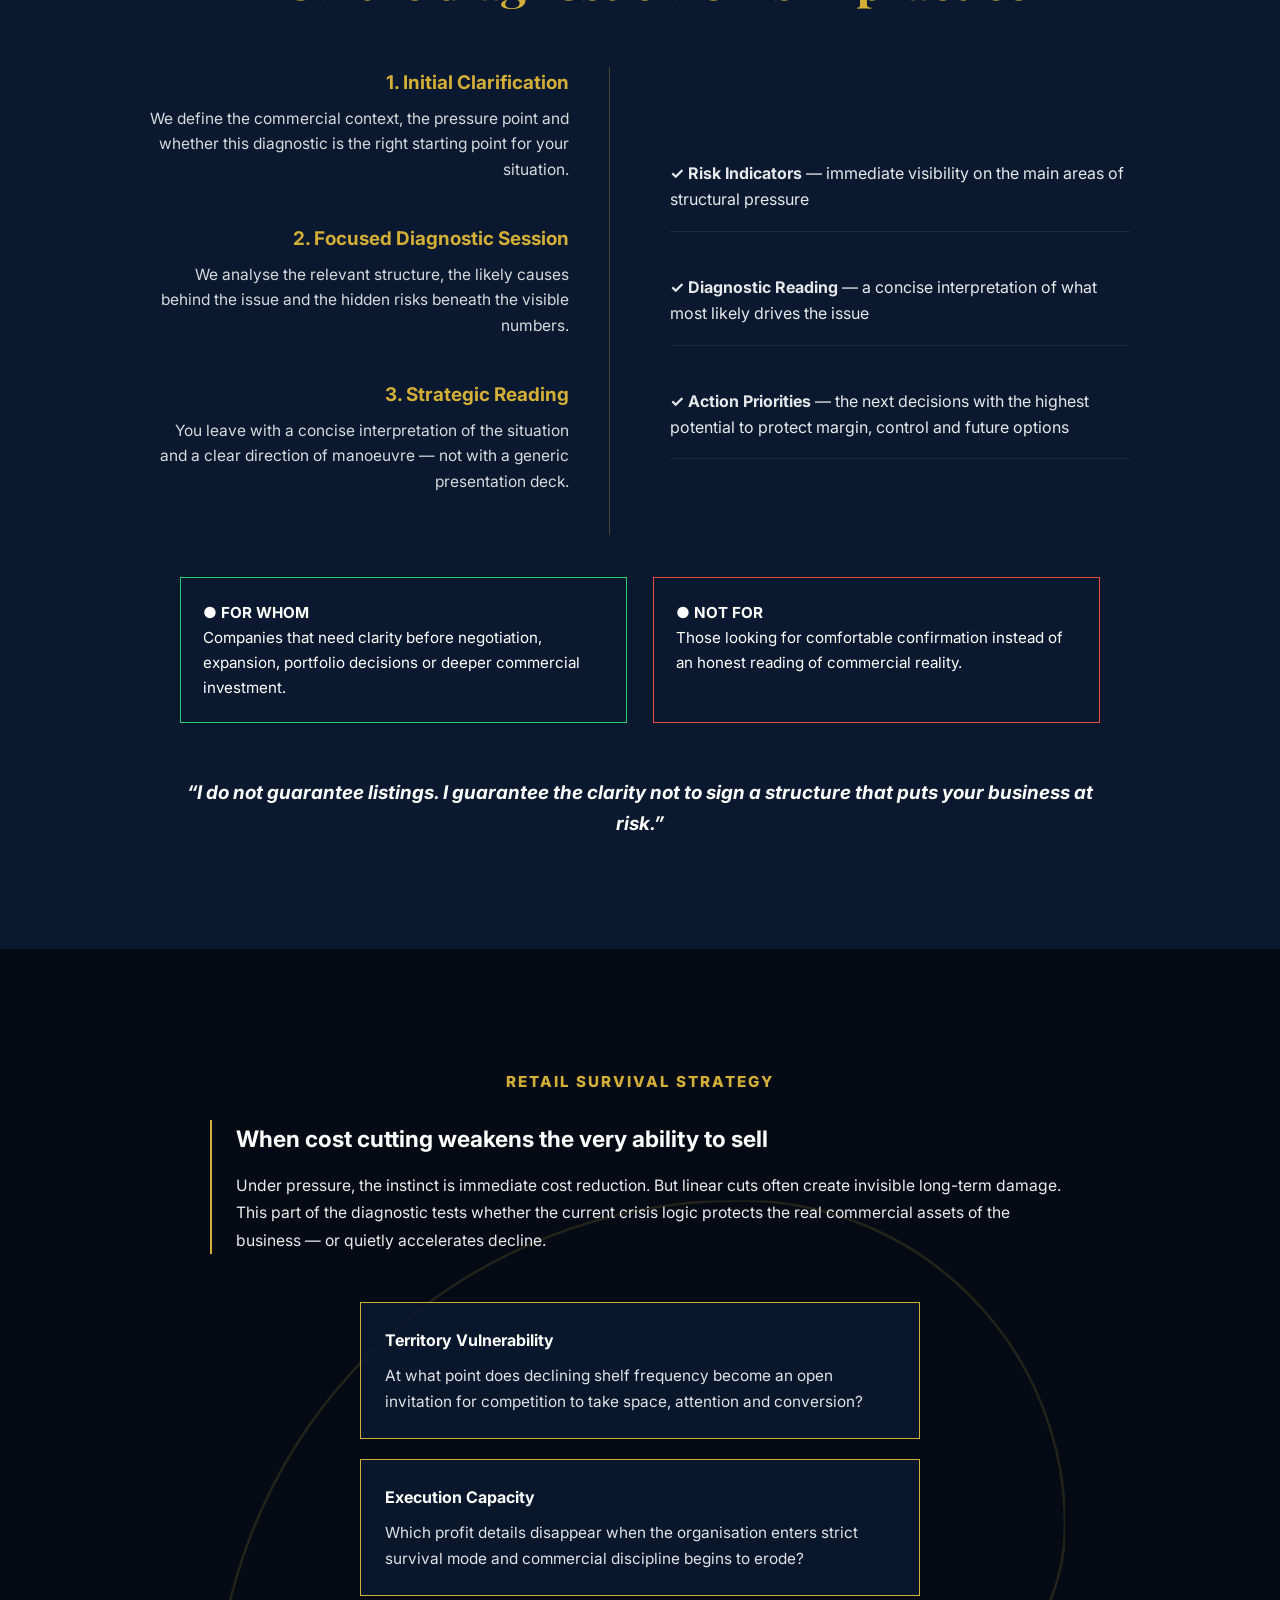
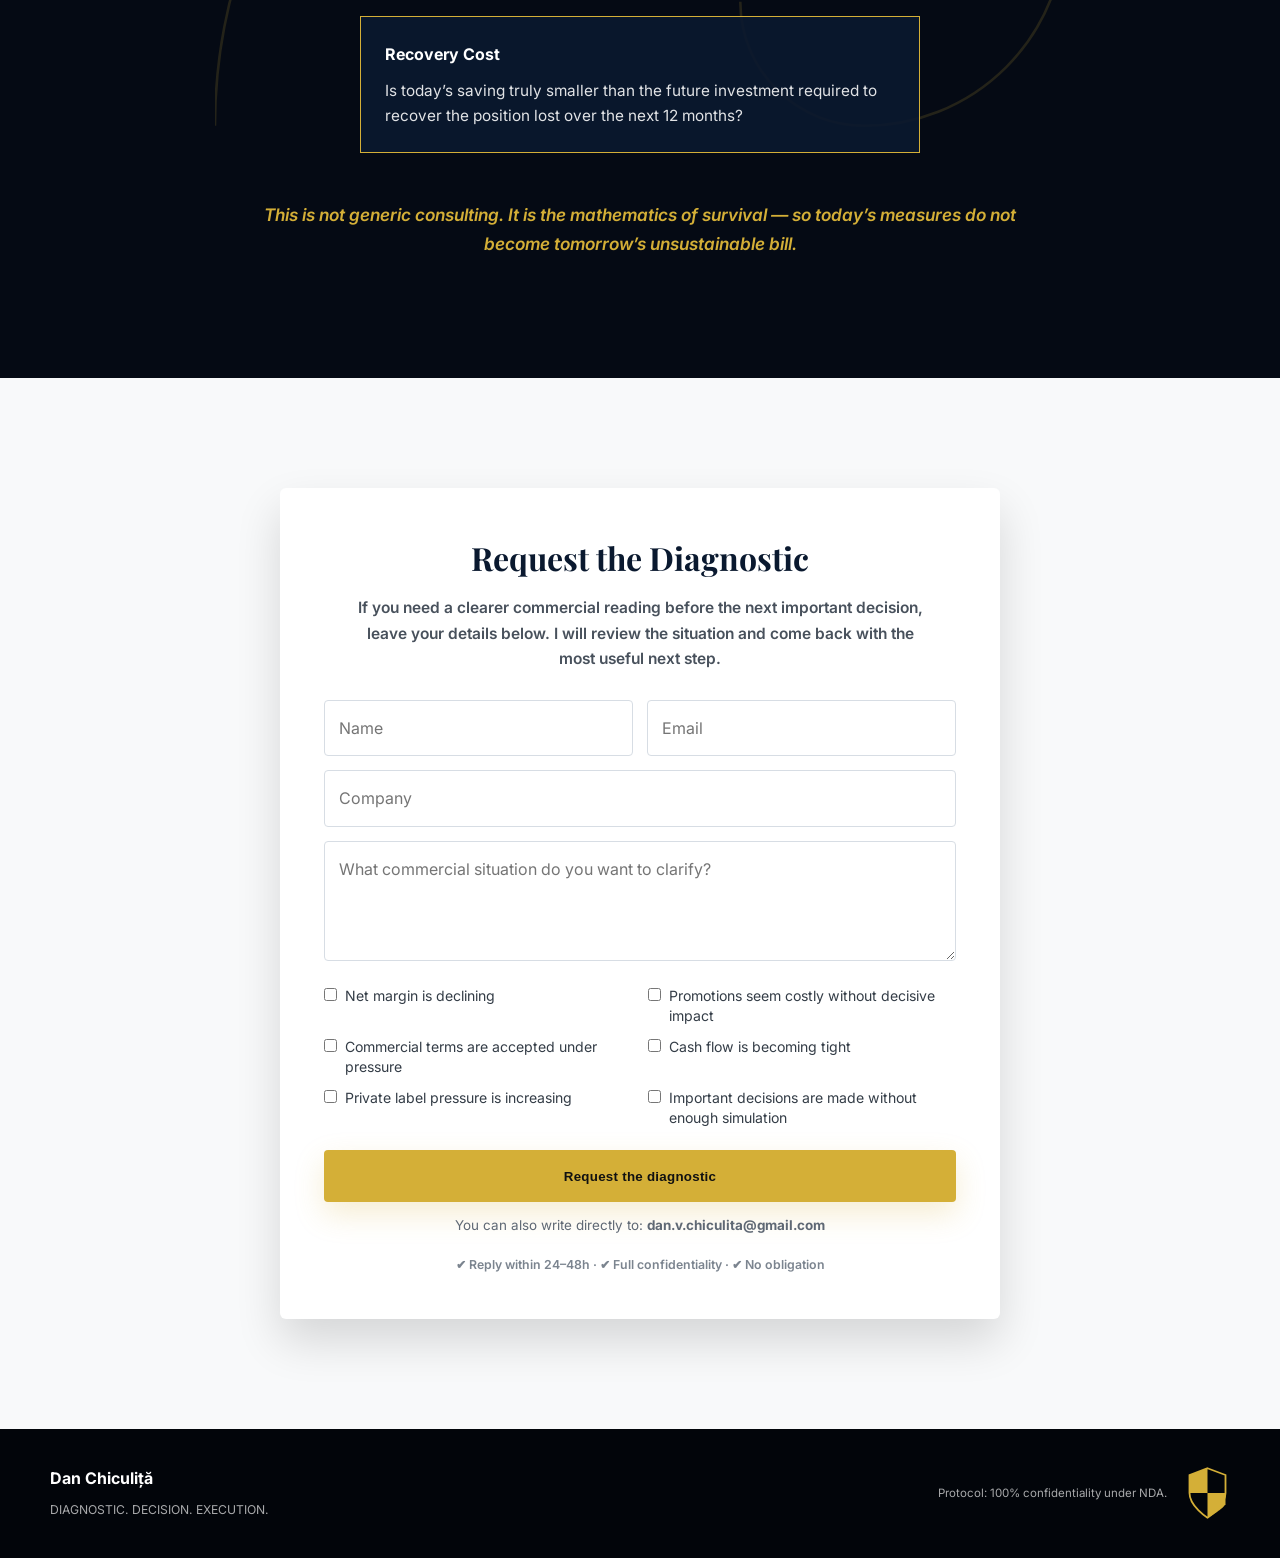
==== commit 9c2b4e09: "Update index.html" ====
--- a/index.html
+++ b/index.html
@@ -71,6 +71,20 @@
       margin-bottom: 16px;
     }
 
+    .hero-label {
+      display: inline-block;
+      padding: 7px 14px;
+      border-radius: 999px;
+      border: 1px solid rgba(255,255,255,0.14);
+      background: rgba(255,255,255,0.03);
+      color: rgba(255,255,255,0.82);
+      font-size: 0.72rem;
+      font-weight: 800;
+      letter-spacing: 0.08em;
+      text-transform: uppercase;
+      margin-bottom: 20px;
+    }
+
     .btn-primary,
     .btn-secondary {
       display: inline-flex;
@@ -131,7 +145,7 @@
     .brand-wrap {
       display: flex;
       align-items: center;
-      gap: 18px;
+      gap: 12px;
       flex-wrap: wrap;
     }
 
@@ -140,14 +154,64 @@
       font-family: 'Playfair Display', serif;
       font-size: 1.55rem;
       font-weight: 700;
+      line-height: 1.05;
     }
 
     .logo-dde {
       color: var(--accent-gold);
-      font-size: 0.82rem;
+      font-size: 0.76rem;
       font-weight: 900;
       text-transform: uppercase;
-      letter-spacing: 0.11em;
+      letter-spacing: 0.08em;
+      white-space: nowrap;
+    }
+
+    .header-actions {
+      display: flex;
+      align-items: center;
+      gap: 16px;
+    }
+
+    .lang-switch {
+      display: flex;
+      align-items: center;
+      gap: 10px;
+    }
+
+    .lang-switch a {
+      display: inline-flex;
+      align-items: center;
+      justify-content: center;
+      min-width: 44px;
+      height: 40px;
+      padding: 0 14px;
+      border-radius: 999px;
+      border: 1px solid rgba(255,255,255,0.16);
+      background: rgba(15,23,42,0.34);
+      color: #ffffff;
+      font-size: 0.88rem;
+      font-weight: 700;
+      letter-spacing: 0.06em;
+      text-decoration: none;
+      transition: all 0.25s ease;
+      backdrop-filter: blur(8px);
+    }
+
+    .lang-switch a:hover {
+      background: rgba(255,255,255,0.10);
+      transform: translateY(-1px);
+    }
+
+    .lang-switch a.active {
+      background: rgba(255,255,255,0.14);
+      border-color: rgba(255,255,255,0.28);
+    }
+
+    .lang-switch span {
+      color: rgba(255,255,255,0.38);
+      font-weight: 500;
+      display: inline-flex;
+      align-items: center;
     }
 
     .linkedin-btn {
@@ -157,6 +221,7 @@
       padding: 10px 18px;
       border-radius: 4px;
       transition: all 0.25s ease;
+      white-space: nowrap;
     }
 
     .linkedin-btn:hover {
@@ -751,17 +816,66 @@
         padding-bottom: 30px;
         text-align: left;
       }
+
+      .header-inner {
+        width: min(1180px, calc(100% - 28px));
+      }
     }
 
     @media (max-width: 760px) {
-      .header-inner,
+      .header-inner {
+        flex-direction: column;
+        text-align: center;
+        gap: 14px;
+      }
+
       .brand-wrap {
         flex-direction: column;
+        align-items: center;
         text-align: center;
+        gap: 10px;
+      }
+
+      .header-actions {
+        justify-content: center;
+        flex-wrap: wrap;
+      }
+
+      .brand-name {
+        font-size: 2.05rem;
+      }
+
+      .logo-dde {
+        font-size: 0.72rem;
+        letter-spacing: 0.09em;
+      }
+
+      .hero-label {
+        padding: 6px 12px;
+        font-size: 0.68rem;
+        letter-spacing: 0.08em;
+        margin-bottom: 16px;
+      }
+
+      .hero-kicker {
+        font-size: 0.98rem;
+        margin-bottom: 18px;
+      }
+
+      .hero-quote {
+        font-size: clamp(2.1rem, 8vw, 3.4rem);
+        line-height: 1.02;
+        margin-bottom: 18px;
+      }
+
+      .hero-subtitle {
+        font-size: 1rem;
+        line-height: 1.6;
       }
 
       .hero-actions {
         flex-direction: column;
+        gap: 12px;
       }
 
       .btn-primary,
@@ -800,41 +914,103 @@
         padding-bottom: 42px;
       }
     }
+
+    @media (max-width: 640px) {
+      header {
+        padding: 20px 0;
+      }
+
+      .header-inner {
+        gap: 12px;
+      }
+
+      .brand-name {
+        font-size: 1.75rem;
+      }
+
+      .logo-dde {
+        font-size: 0.68rem;
+        letter-spacing: 0.08em;
+      }
+
+      .lang-switch {
+        gap: 8px;
+      }
+
+      .lang-switch a {
+        min-width: 40px;
+        height: 36px;
+        padding: 0 12px;
+        font-size: 0.8rem;
+      }
+
+      .linkedin-btn {
+        padding: 9px 14px;
+        font-size: 0.88rem;
+      }
+
+      #hero-section {
+        padding: 150px 20px 72px;
+      }
+
+      .hero-label {
+        font-size: 0.66rem;
+        padding: 6px 10px;
+        margin-bottom: 14px;
+      }
+
+      .hero-kicker {
+        font-size: 0.92rem;
+        margin-bottom: 16px;
+      }
+
+      .hero-quote {
+        font-size: clamp(2rem, 10vw, 3.1rem);
+        line-height: 0.98;
+      }
+
+      .hero-subtitle {
+        font-size: 0.96rem;
+        line-height: 1.65;
+      }
+
+      .hero-note {
+        font-size: 0.86rem;
+        line-height: 1.55;
+      }
+    }
   </style>
- <header>
+</head>
+<body>
+
+  <header>
     <div class="header-inner">
-
       <div class="brand-wrap">
         <a href="#" class="brand-name">Dan Chiculiță</a>
         <div class="logo-dde">DIAGNOSTIC. DECISION. EXECUTION.</div>
       </div>
 
-      <div style="display:flex; align-items:center; gap:16px;">
-        
-        <!-- LANGUAGE SWITCH -->
+      <div class="header-actions">
         <div class="lang-switch">
           <a href="https://danvchiculita.github.io/retail-diagnostic-comercial/index-ro.html">RO</a>
           <span>|</span>
           <a href="https://danvchiculita.github.io/retail-diagnostic-comercial/" class="active">EN</a>
         </div>
 
-        <!-- LINKEDIN -->
         <a href="https://linkedin.com/in/danchiculita" target="_blank" rel="noopener noreferrer" class="linkedin-btn">
           LinkedIn
         </a>
-
       </div>
-
     </div>
   </header>
 
   <section id="hero-section">
     <div class="hero-inner">
-      <div class="eyebrow">Commercial Express Diagnostic</div>
-      <p class="hero-kicker">When sales move, but profit, visibility, or control do not, the problem is usually structural.</p>
+      <div class="eyebrow hero-label">COMMERCIAL EXPRESS DIAGNOSTIC</div>
+      <p class="hero-kicker">When sales move but profit, visibility or control do not, the problem is usually structural.</p>
       <h1 class="hero-quote">Clarity before the next commercial mistake.</h1>
       <p class="hero-subtitle">
-        A focused commercial diagnostic designed to isolate the structural issue behind margin erosion, inefficient promotions, weak retail execution, or fragile listing logic — before it becomes more expensive.
+        A focused commercial diagnostic designed to isolate the structural issue behind margin erosion, inefficient promotions, weak retail execution or fragile listing logic — before it becomes more expensive.
       </p>
 
       <div class="hero-actions">
@@ -842,14 +1018,14 @@
         <a href="#critical-points" class="btn-secondary">See what it checks</a>
       </div>
 
-      <div class="hero-note">For FMCG suppliers, founders, and commercial leaders who need a sharper reading before negotiation, expansion, or corrective action.</div>
+      <div class="hero-note">For FMCG suppliers, entrepreneurs and commercial leaders who need a clearer reading before negotiation, expansion or correction.</div>
     </div>
   </section>
 
   <section class="promise-strip">
     <div class="container">
       <strong>
-        Commercial Express Diagnostic is a focused intervention built around one concrete commercial issue — before it becomes more expensive.
+        Commercial Express Diagnostic is a focused intervention built around one concrete commercial issue — before it becomes costly.
       </strong>
       <p>
         It is the point of clarity that shows whether the issue requires a full commercial audit or a targeted intervention.
@@ -861,7 +1037,7 @@
     <div class="triptych-top">
       <h2>
         Many companies enter retail with confidence.<br>
-        <span>Very few enter with a structure that has truly been pressure-tested.</span>
+        <span>Very few enter with a structure that has truly been tested under pressure.</span>
       </h2>
     </div>
 
@@ -869,61 +1045,61 @@
       <div class="risk-grid">
         <div class="risk-card">
           <h4>Profit Erosion</h4>
-          <p>Revenue grows, but net profitability is quietly consumed by fees, discounts, logistics, and weak execution.</p>
+          <p>Revenue grows, but net profitability is quietly consumed by fees, discounts, logistics and weak execution.</p>
         </div>
         <div class="risk-card">
           <h4>Promotional Waste</h4>
-          <p>You move volume, but finance losses instead of building healthy, repeatable rotation.</p>
+          <p>You move volume, but finance losses instead of building healthy and repeatable rotation.</p>
         </div>
         <div class="risk-card">
           <h4>Commercial Pressure</h4>
-          <p>Terms are accepted under urgency, before their real impact has been modeled and understood.</p>
+          <p>Terms are accepted under pressure before their real impact is properly modelled and understood.</p>
         </div>
         <div class="risk-card">
           <h4>Strategic Exposure</h4>
-          <p>You become vulnerable to private label pressure, retailer dependency, or a structurally weak portfolio.</p>
+          <p>You become vulnerable to private label pressure, retailer dependence or a weakly structured portfolio.</p>
         </div>
       </div>
     </div>
 
     <div class="triptych-bottom">
-      <p>The Commercial Express Diagnostic isolates the real commercial pressure points before they turn into larger margin, execution, or negotiation problems.</p>
+      <p>Commercial Express Diagnostic isolates the real points of commercial pressure before they turn into larger margin, execution or negotiation problems.</p>
       <a href="#contact" class="btn-primary">Start the diagnostic</a>
     </div>
   </section>
 
   <section id="critical-points">
     <div class="container">
-      <div class="eyebrow">6 Critical Checkpoints</div>
+      <div class="eyebrow">6 Critical Points</div>
       <h2 class="section-title">A focused diagnostic built around the decisions that matter most</h2>
       <p class="section-lead">
-        This is not a generic review. It is a commercial diagnostic designed to test the structural strength of your retail model before negotiation, expansion, escalation, or deeper investment.
+        This is not a generic review. It is a commercial diagnostic designed to test the structural strength of your retail model before negotiation, expansion, escalation or additional investment.
       </p>
 
       <div class="points-grid">
         <div class="point-box">
           <h4>01. Net Profitability</h4>
-          <p>We assess real commercial margin after all fees, discounts, and cost leakages — not just the visible top line.</p>
+          <p>We evaluate the real commercial margin after all fees, discounts and cost leakages — not just the visible sales line.</p>
         </div>
         <div class="point-box">
           <h4>02. Promotional Efficiency</h4>
-          <p>We test whether promotions create profitable movement or simply subsidize volume without real return.</p>
+          <p>We test whether promotions create profitable movement or simply subsidise volume without real return.</p>
         </div>
         <div class="point-box">
           <h4>03. Portfolio Structure</h4>
-          <p>We separate strategic SKUs from products that consume capital, dilute focus, or weaken negotiation leverage.</p>
+          <p>We separate strategic SKUs from products that consume capital, dilute focus or weaken negotiation leverage.</p>
         </div>
         <div class="point-box">
           <h4>04. Shelf Dynamics</h4>
-          <p>We examine rotation, replenishment rhythm, and the operational friction that quietly undermines sales performance.</p>
+          <p>We analyse rotation, replenishment rhythm and operational friction that quietly undermine selling performance.</p>
         </div>
         <div class="point-box">
           <h4>05. Brand Exposure</h4>
-          <p>We evaluate how much visibility and role your brand actually wins in front of the shopper versus what the listing costs you.</p>
+          <p>We assess how much visibility and what real role your brand wins in front of the shopper versus how much the listing costs you.</p>
         </div>
         <div class="point-box">
           <h4>06. Action Priorities</h4>
-          <p>We define the practical maneuver options: renegotiation, portfolio correction, defensive moves, or controlled acceleration.</p>
+          <p>We define the most practical next moves: renegotiation, portfolio correction, defensive moves or controlled acceleration.</p>
         </div>
       </div>
     </div>
@@ -940,33 +1116,33 @@
         <div class="timeline">
           <div class="timeline-step">
             <h3>1. Initial Clarification</h3>
-            <p>We establish the commercial context, the pressure point, and whether this diagnostic is the right starting point for your situation.</p>
+            <p>We define the commercial context, the pressure point and whether this diagnostic is the right starting point for your situation.</p>
           </div>
           <div class="timeline-step">
             <h3>2. Focused Diagnostic Session</h3>
-            <p>We review the relevant structure, the likely causes behind the issue, and the risks hidden behind the visible numbers.</p>
+            <p>We analyse the relevant structure, the likely causes behind the issue and the hidden risks beneath the visible numbers.</p>
           </div>
           <div class="timeline-step">
             <h3>3. Strategic Reading</h3>
-            <p>You leave with a concise interpretation of the situation and a clear maneuver direction — not a generic presentation deck.</p>
+            <p>You leave with a concise interpretation of the situation and a clear direction of manoeuvre — not with a generic presentation deck.</p>
           </div>
         </div>
 
         <div class="deliverables">
-          <div class="deliverable-item"><strong>✓ Risk Indicators</strong> — immediate visibility over the main structural pressure zones</div>
-          <div class="deliverable-item"><strong>✓ Diagnostic Reading</strong> — a concise interpretation of what is likely driving the issue</div>
-          <div class="deliverable-item"><strong>✓ Priority Actions</strong> — the next decisions most likely to protect margin, control, and future options</div>
+          <div class="deliverable-item"><strong>✓ Risk Indicators</strong> — immediate visibility on the main areas of structural pressure</div>
+          <div class="deliverable-item"><strong>✓ Diagnostic Reading</strong> — a concise interpretation of what most likely drives the issue</div>
+          <div class="deliverable-item"><strong>✓ Action Priorities</strong> — the next decisions with the highest potential to protect margin, control and future options</div>
         </div>
       </div>
 
       <div class="qualification-grid">
         <div class="qualification-box good">
           <strong>● FOR WHOM</strong><br>
-          Companies that need clarity before negotiation, expansion, portfolio decisions, or deeper commercial investment.
+          Companies that need clarity before negotiation, expansion, portfolio decisions or deeper commercial investment.
         </div>
         <div class="qualification-box bad">
           <strong>● NOT FOR</strong><br>
-          Those looking for comfortable confirmation instead of an honest reading of the commercial reality.
+          Those looking for comfortable confirmation instead of an honest reading of commercial reality.
         </div>
       </div>
 
@@ -985,29 +1161,29 @@
       <div class="survival-title">Retail Survival Strategy</div>
 
       <div class="survival-intro">
-        <h3>When cost reduction weakens the very ability to sell</h3>
+        <h3>When cost cutting weakens the very ability to sell</h3>
         <p>
-          In periods of pressure, the instinct is immediate cost reduction. But linear cuts often generate invisible long-term damage. This part of the diagnostic tests whether your current crisis logic protects the real commercial assets of the business — or quietly accelerates decline.
+          Under pressure, the instinct is immediate cost reduction. But linear cuts often create invisible long-term damage. This part of the diagnostic tests whether the current crisis logic protects the real commercial assets of the business — or quietly accelerates decline.
         </p>
       </div>
 
       <div class="survival-boxes">
         <div class="survival-box">
           <strong>Territory Vulnerability</strong>
-          <p>At what point does reduced shelf frequency become an open invitation for competition to take space, attention, and conversion?</p>
+          <p>At what point does declining shelf frequency become an open invitation for competition to take space, attention and conversion?</p>
         </div>
         <div class="survival-box">
           <strong>Execution Capacity</strong>
-          <p>What profit details disappear when the organization shifts into strict survival mode and commercial discipline starts to erode?</p>
+          <p>Which profit details disappear when the organisation enters strict survival mode and commercial discipline begins to erode?</p>
         </div>
         <div class="survival-box">
           <strong>Recovery Cost</strong>
-          <p>Is today’s saving truly smaller than the future investment required to recover the lost position 12 months from now?</p>
+          <p>Is today’s saving truly smaller than the future investment required to recover the position lost over the next 12 months?</p>
         </div>
       </div>
 
       <p class="survival-close">
-        This is not generic consulting. It is the math of survival — making sure today’s measures do not become tomorrow’s unaffordable bill.
+        This is not generic consulting. It is the mathematics of survival — so today’s measures do not become tomorrow’s unsustainable bill.
       </p>
     </div>
   </section>
@@ -1017,12 +1193,12 @@
       <div class="form-header">
         <h2>Request the Diagnostic</h2>
         <p>
-          If you need a sharper commercial reading before the next major decision, leave your details below. I will review the situation and come back with the right next step.
+          If you need a clearer commercial reading before the next important decision, leave your details below. I will review the situation and come back with the most useful next step.
         </p>
       </div>
 
       <form action="https://formspree.io/f/meepnlpp" method="POST">
-  <input type="hidden" name="_subject" value="New Commercial Express Diagnostic request">
+        <input type="hidden" name="_subject" value="New Request - Commercial Express Diagnostic">
 
         <div class="form-grid">
           <div>
@@ -1035,16 +1211,16 @@
             <input type="text" name="company" placeholder="Company">
           </div>
           <div class="full-width">
-            <textarea name="context" placeholder="What commercial situation would you like to clarify?"></textarea>
+            <textarea name="context" placeholder="What commercial situation do you want to clarify?"></textarea>
           </div>
         </div>
 
         <div class="checklist">
-          <label><input type="checkbox" name="issues[]" value="Net margin declining"> Net margin is declining</label>
-          <label><input type="checkbox" name="issues[]" value="Inefficient promotions"> Promotions feel expensive but not decisive</label>
-          <label><input type="checkbox" name="issues[]" value="Pressure on commercial terms"> Terms are being accepted under pressure</label>
-          <label><input type="checkbox" name="issues[]" value="Blocked cash flow"> Cash flow is tightening</label>
-          <label><input type="checkbox" name="issues[]" value="Private label exposure"> Private label pressure is increasing</label>
+          <label><input type="checkbox" name="issues[]" value="Net margin decline"> Net margin is declining</label>
+          <label><input type="checkbox" name="issues[]" value="Inefficient promotions"> Promotions seem costly without decisive impact</label>
+          <label><input type="checkbox" name="issues[]" value="Pressure on commercial terms"> Commercial terms are accepted under pressure</label>
+          <label><input type="checkbox" name="issues[]" value="Cash flow blockage"> Cash flow is becoming tight</label>
+          <label><input type="checkbox" name="issues[]" value="Private label pressure"> Private label pressure is increasing</label>
           <label><input type="checkbox" name="issues[]" value="Lack of impact simulation"> Important decisions are made without enough simulation</label>
         </div>
 
@@ -1078,9 +1254,9 @@
     <div class="popup-box">
       <span class="popup-close" onclick="closePopup()">×</span>
       <h3>Before you leave…</h3>
-      <p>Most companies do not have a sales problem first.</p>
-      <p>They have a visibility problem, a margin problem, or a decision problem.</p>
-      <p class="popup-strong">A focused diagnostic can show where margin, visibility, or decision quality are actually breaking down.</p>
+      <p>Most companies do not first have a sales problem.</p>
+      <p>They have a visibility, margin or decision problem.</p>
+      <p class="popup-strong">A focused diagnostic can show where margin, visibility or decision quality actually breaks.</p>
       <a href="#contact" class="btn-primary">Request the diagnostic</a>
       <p style="margin-top:14px; font-size:12px; color:#7b848f;">No obligation. Full confidentiality.</p>
     </div>
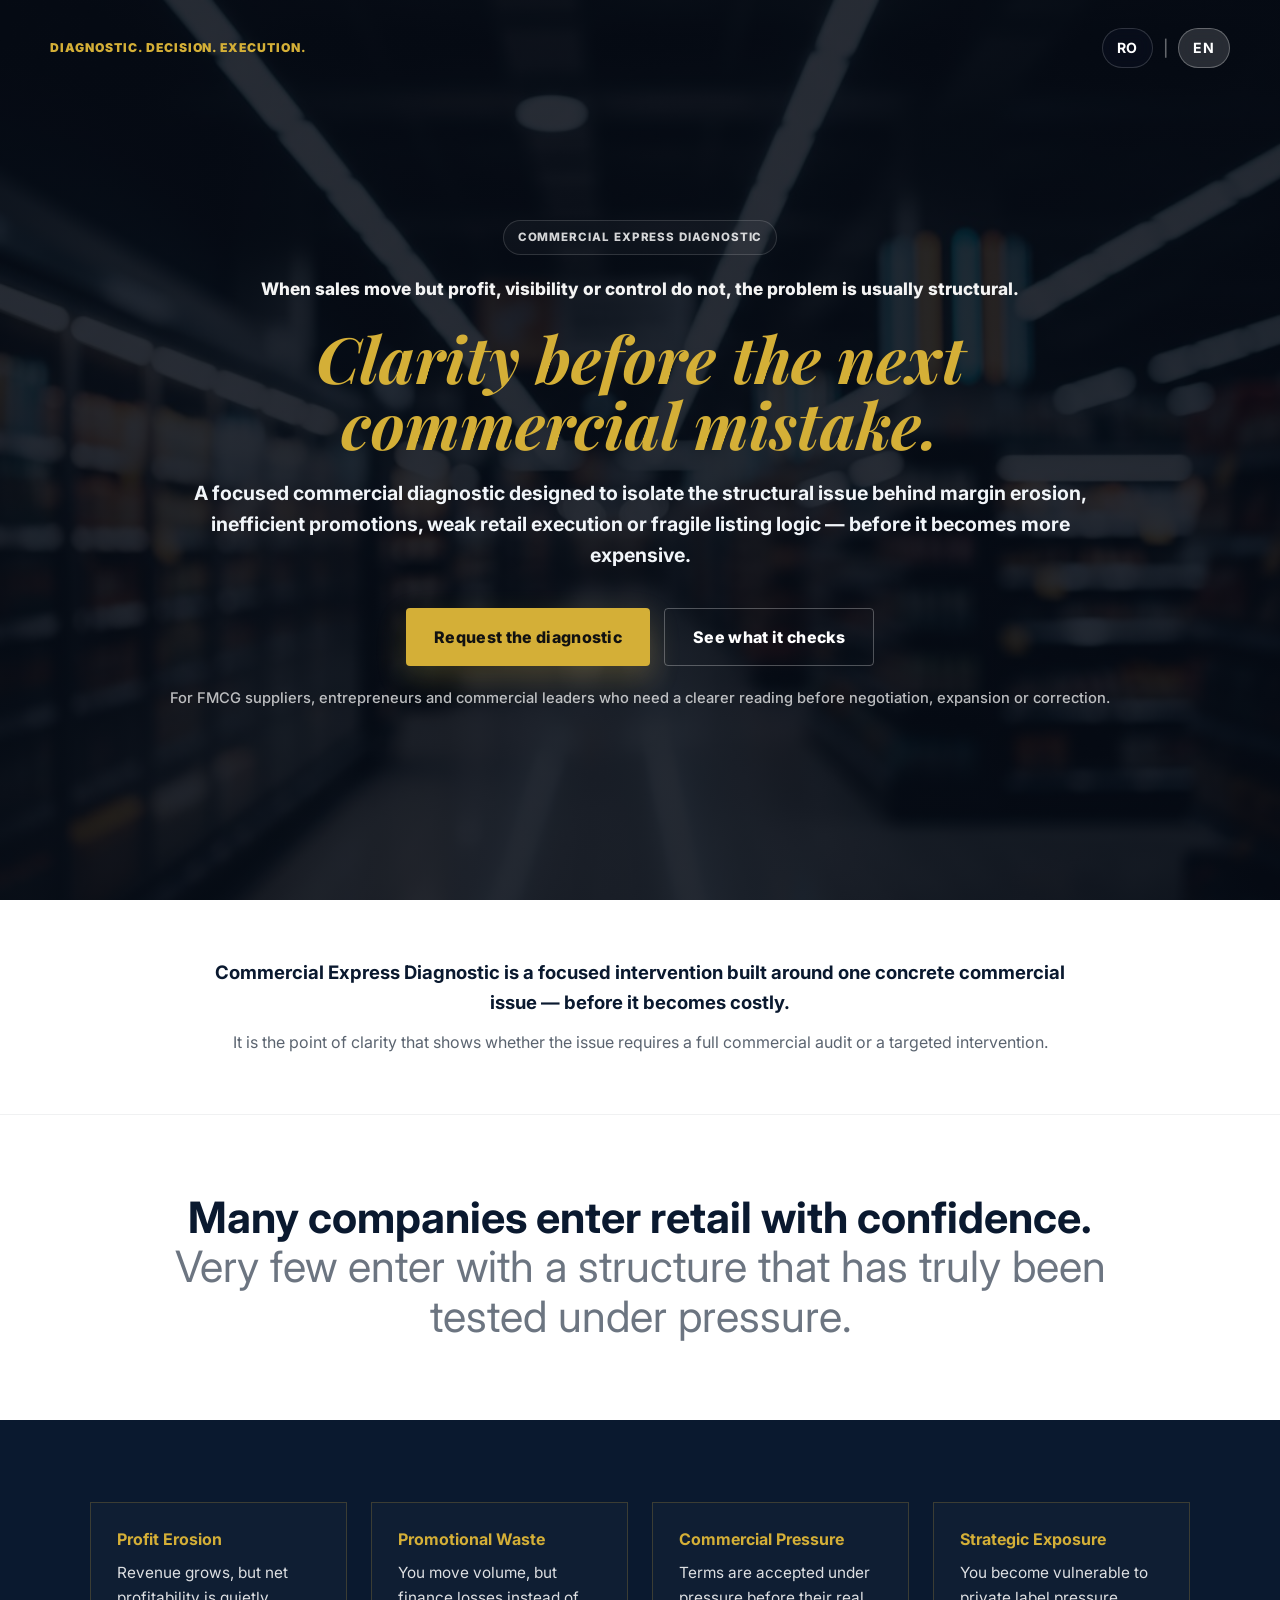
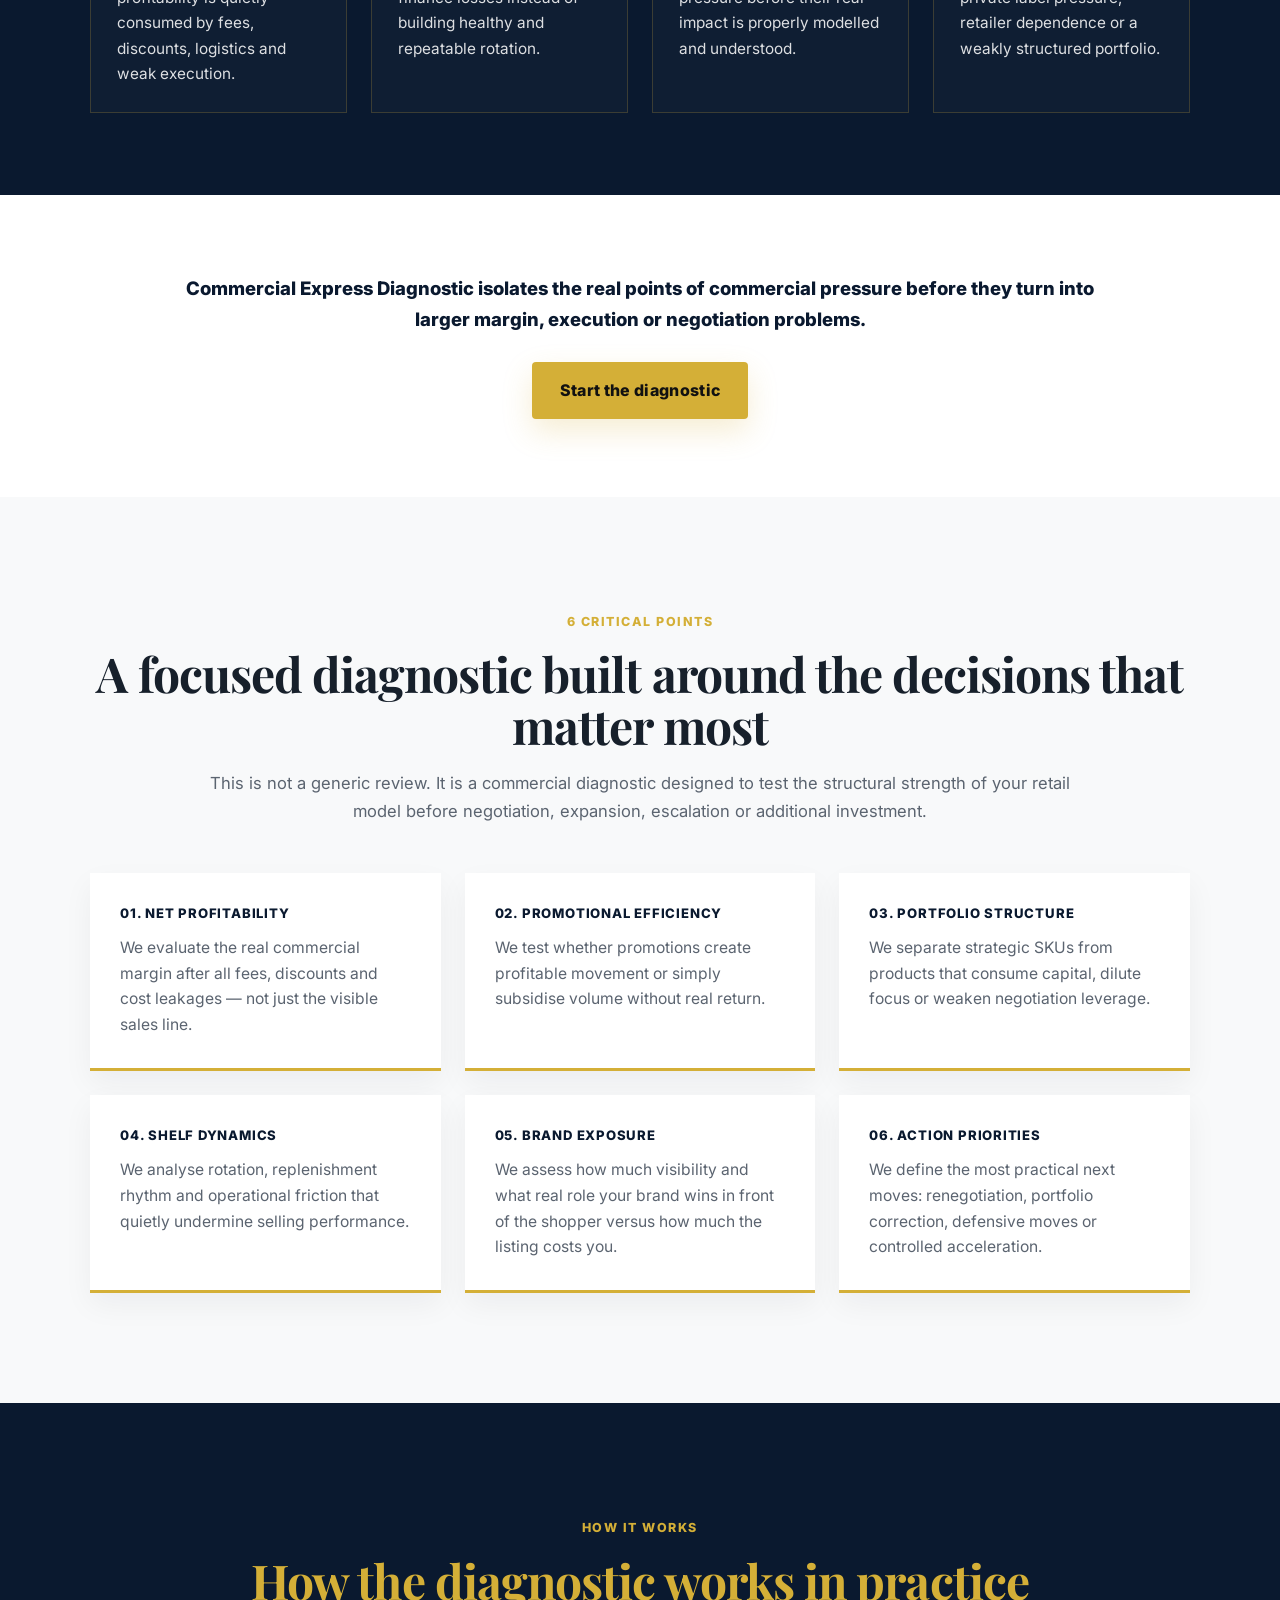
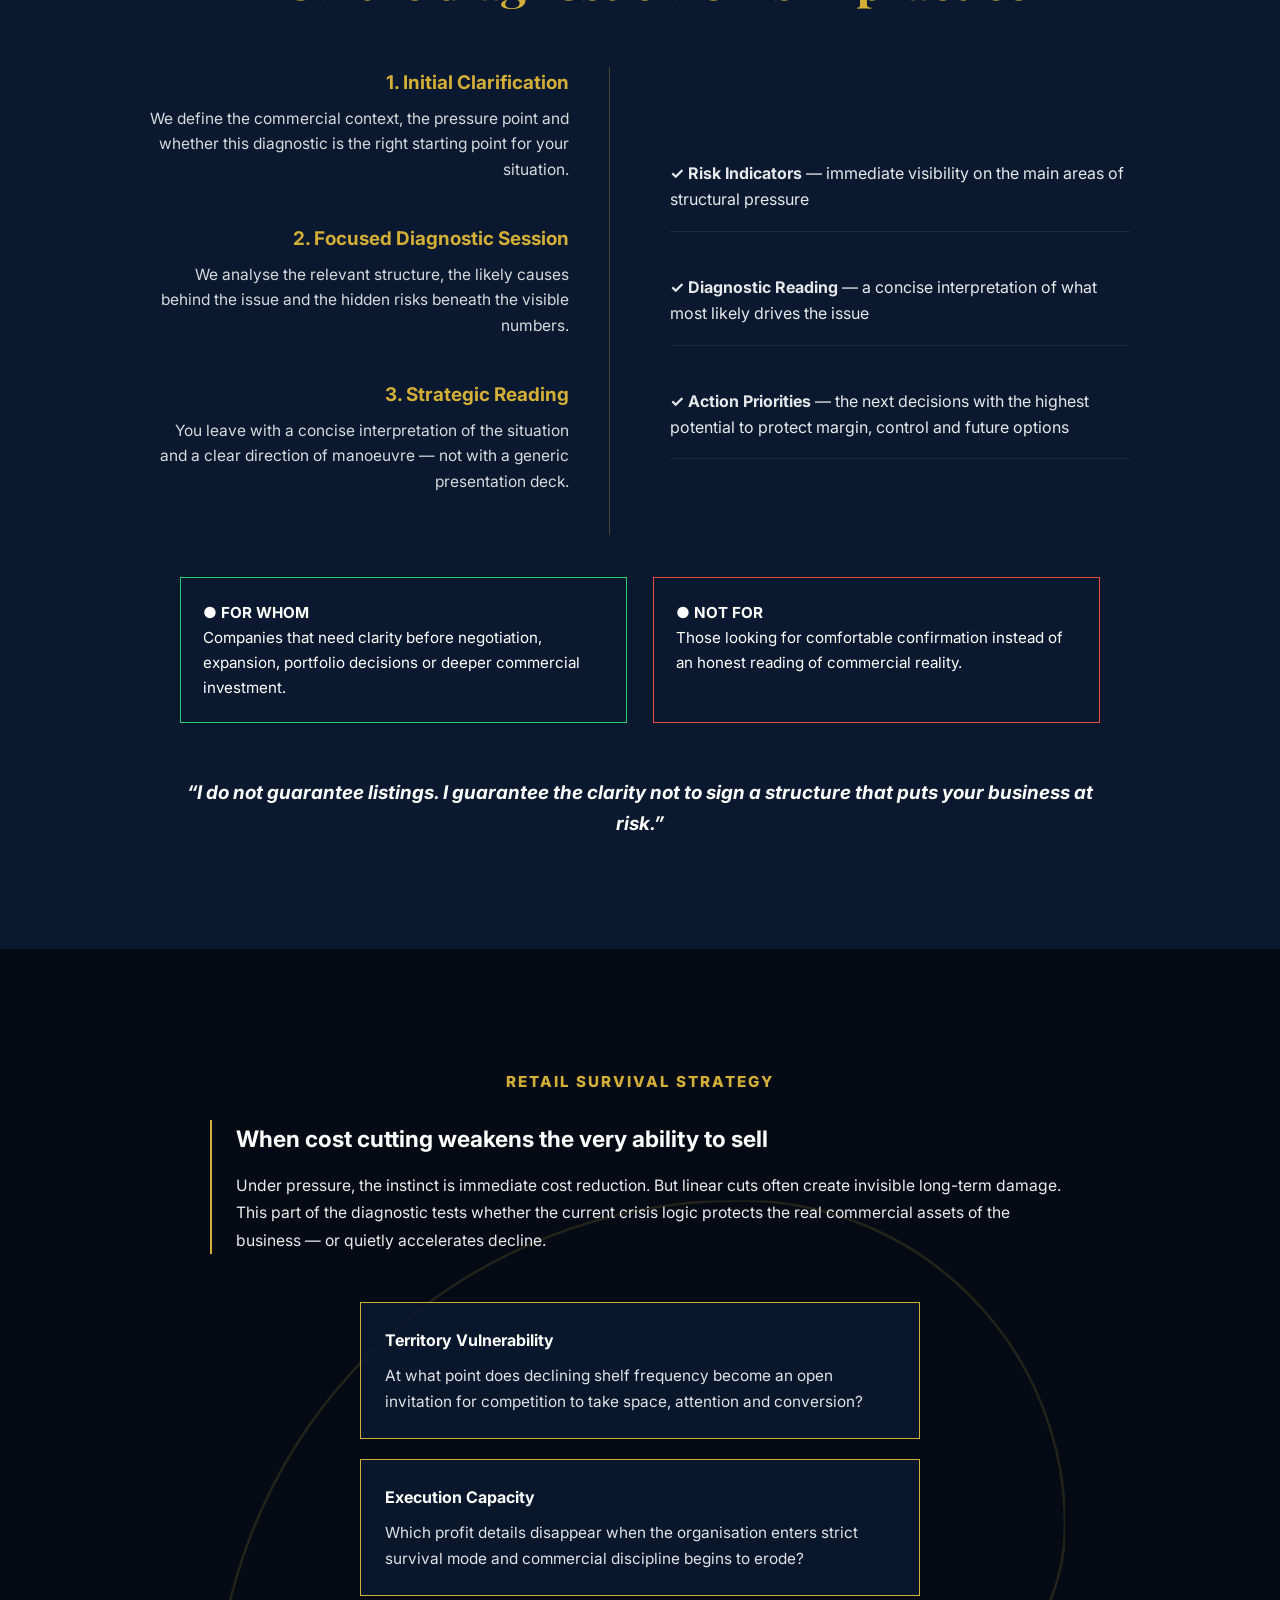
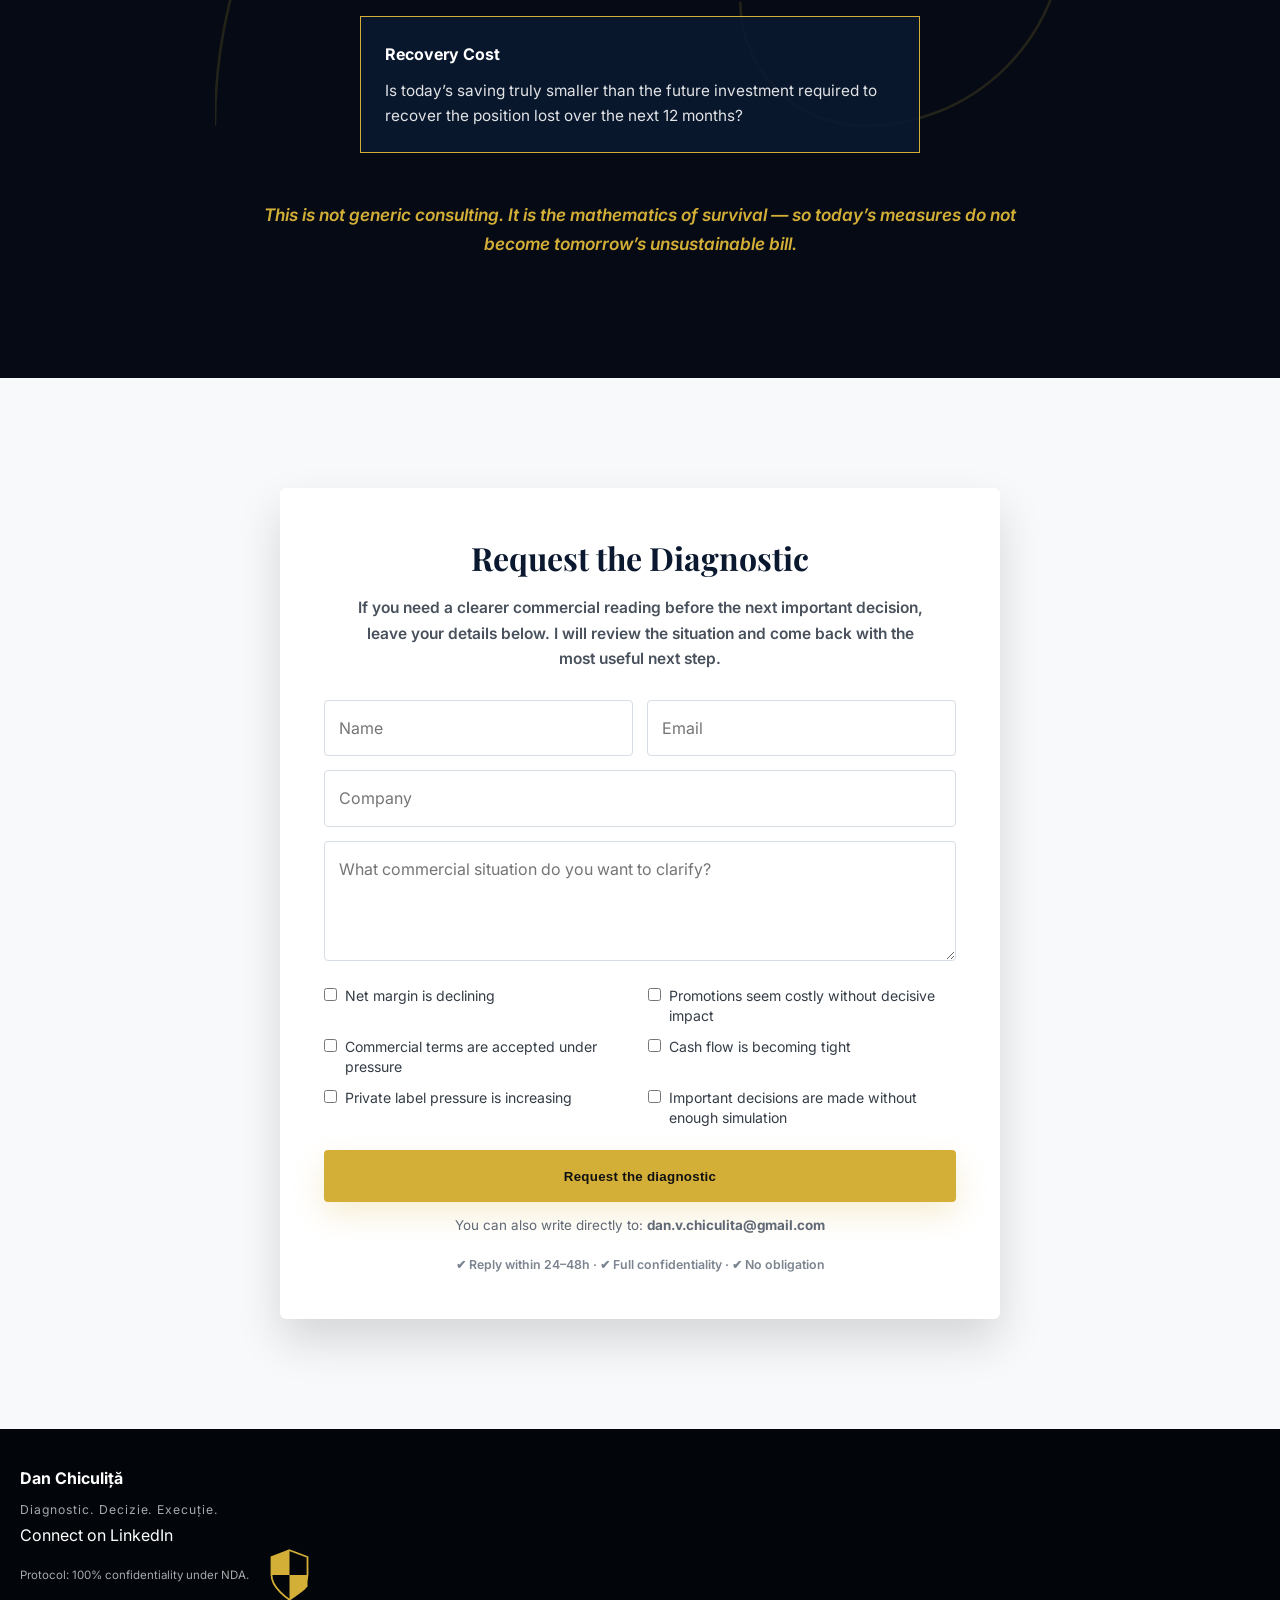
==== commit 2d384562: "Update index.html" ====
--- a/index.html
+++ b/index.html
@@ -741,7 +741,11 @@
       font-size: 0.72rem;
       opacity: 0.65;
     }
-
+.footer-tagline {
+  opacity: 0.7;
+  font-size: 0.9rem;
+  letter-spacing: 0.08em;
+}
     .shield-svg {
       width: 45px;
       fill: var(--accent-gold);
@@ -986,7 +990,7 @@
   <header>
     <div class="header-inner">
       <div class="brand-wrap">
-        <a href="#" class="brand-name">Dan Chiculiță</a>
+      
         <div class="logo-dde">DIAGNOSTIC. DECISION. EXECUTION.</div>
       </div>
 
@@ -997,8 +1001,6 @@
           <a href="https://danvchiculita.github.io/retail-diagnostic-comercial/" class="active">EN</a>
         </div>
 
-        <a href="https://linkedin.com/in/danchiculita" target="_blank" rel="noopener noreferrer" class="linkedin-btn">
-          LinkedIn
         </a>
       </div>
     </div>
@@ -1233,12 +1235,14 @@
   </section>
 
   <footer>
-    <div class="footer-inner">
-      <div class="footer-left">
-        <strong>Dan Chiculiță</strong>
-        <span>DIAGNOSTIC. DECISION. EXECUTION.</span>
-      </div>
-
+    <div class="footer-left">
+  <strong>Dan Chiculiță</strong>
+  <span class="footer-tagline">Diagnostic. Decizie. Execuție.</span>
+</div>
+<div class="footer-social">
+ <a href="https://www.linkedin.com/in/danchiculita" target="_blank" rel="noopener">
+  Connect on LinkedIn
+</a>
       <div class="footer-right">
         <p>Protocol: 100% confidentiality under NDA.</p>
         <svg class="shield-svg" viewBox="0 0 100 120">
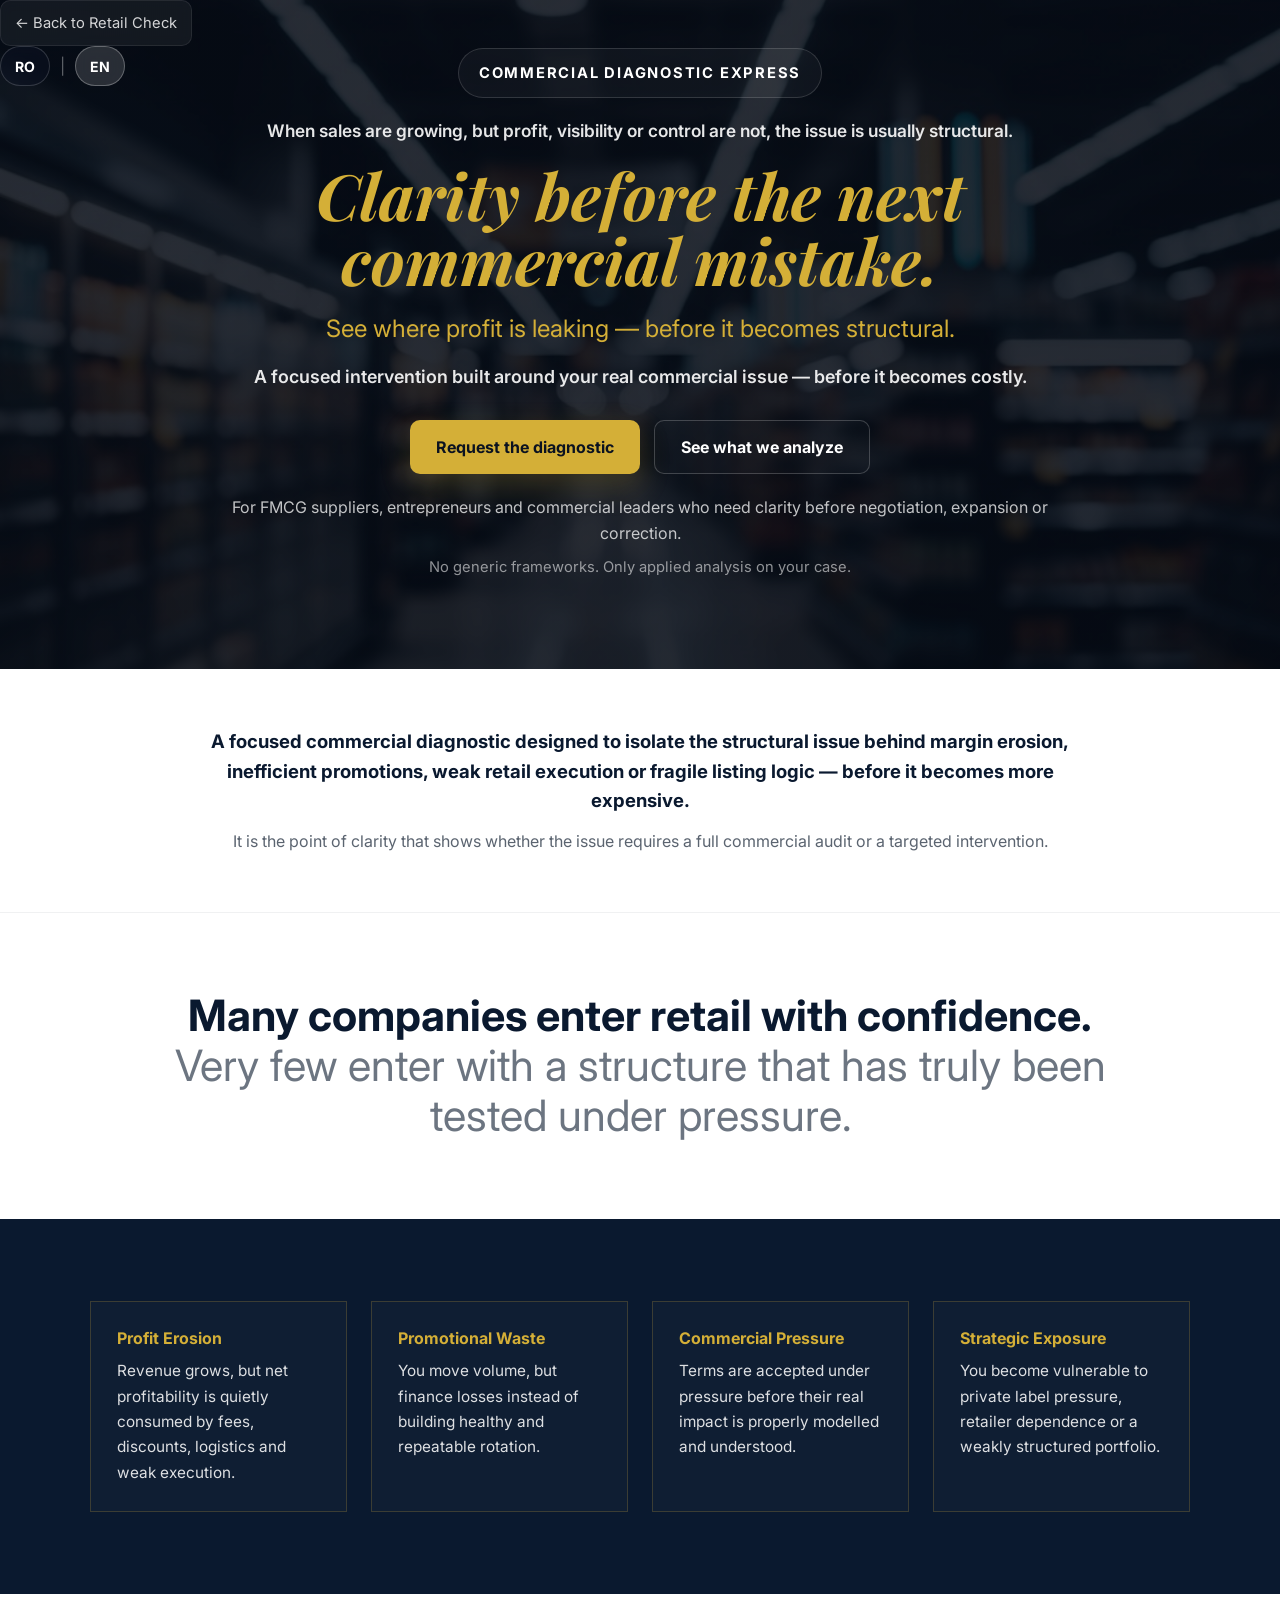
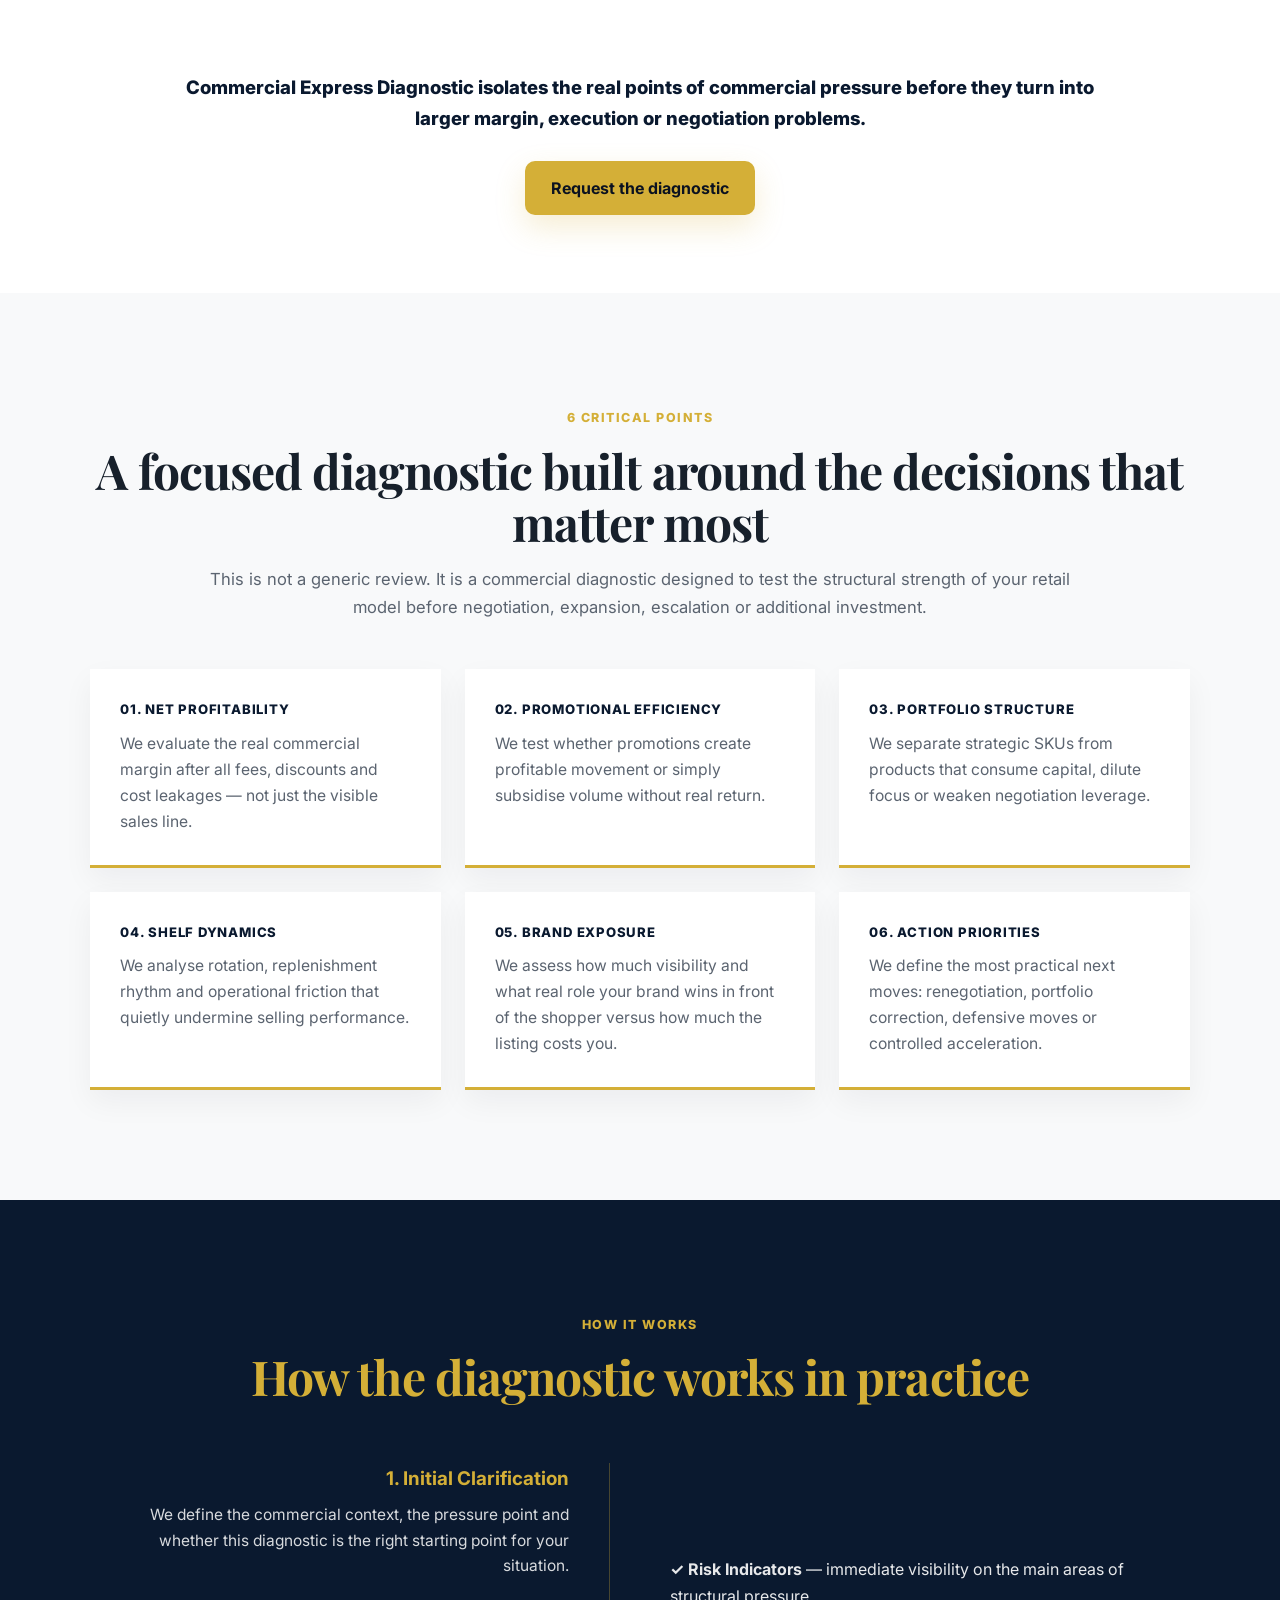
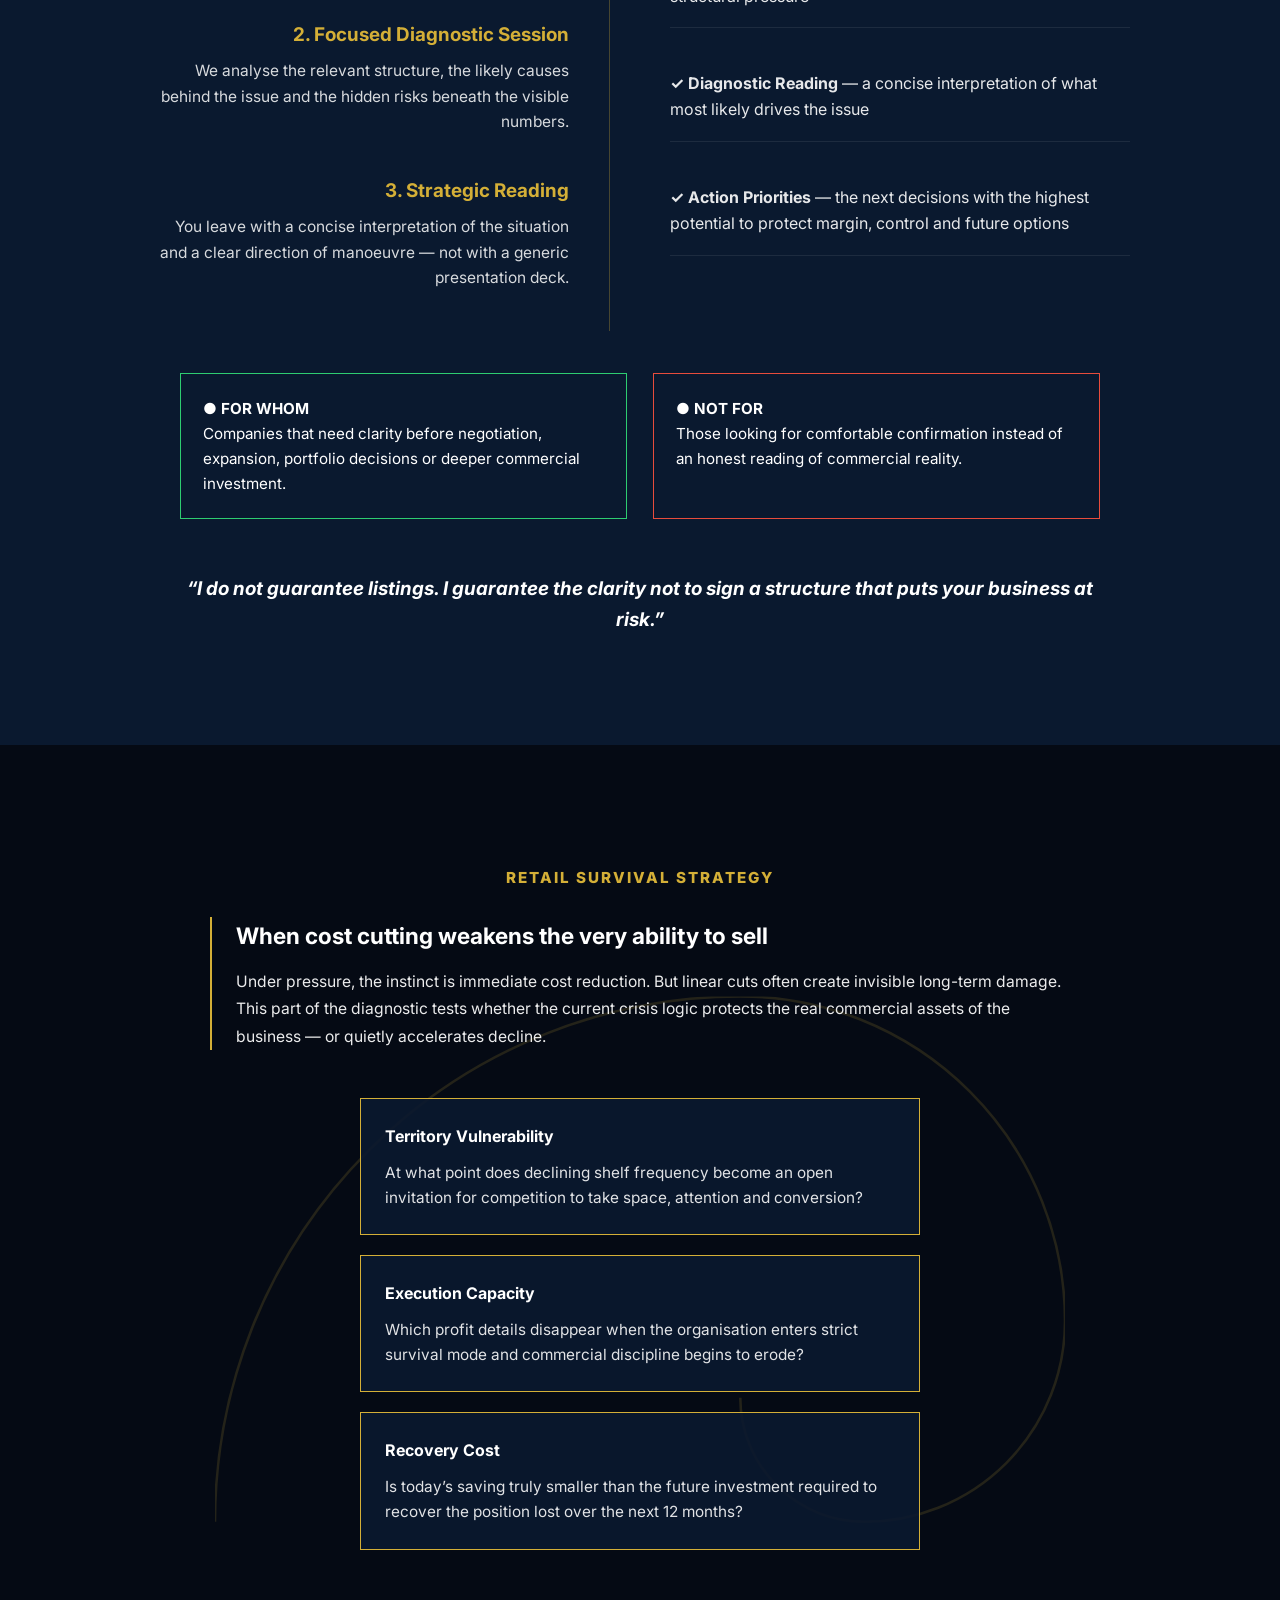
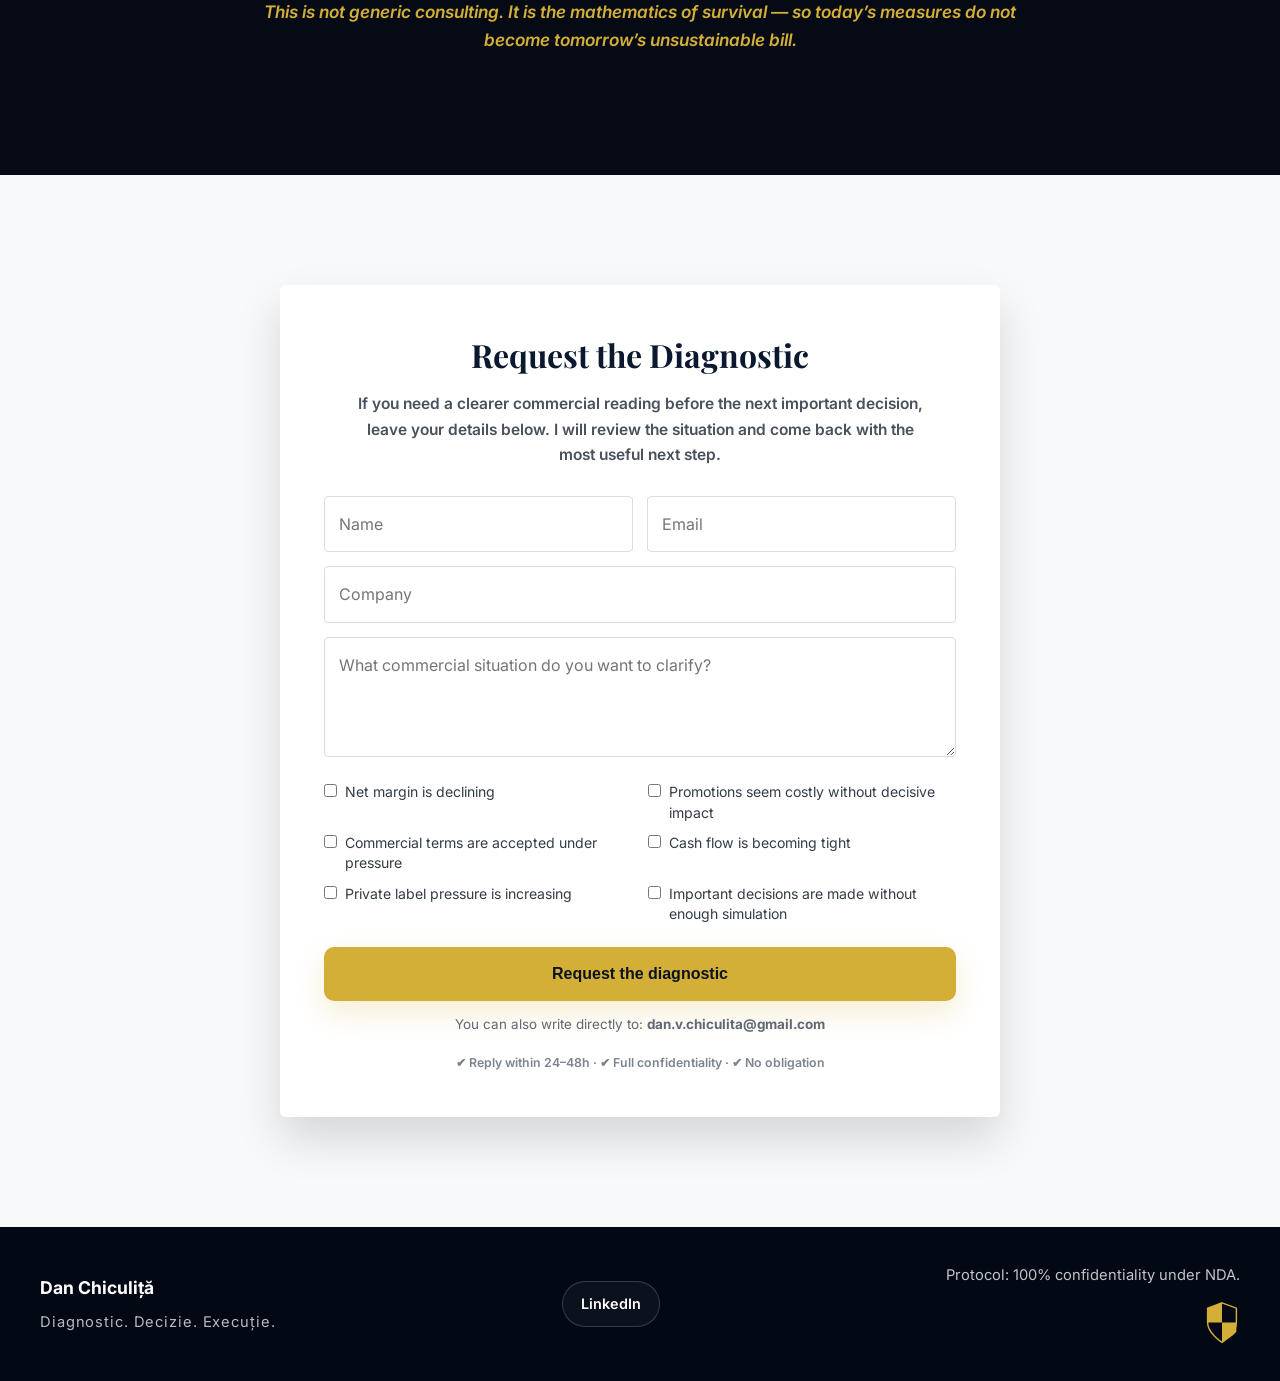
==== commit b7676361: "Update index.html" ====
--- a/index.html
+++ b/index.html
@@ -5,6 +5,7 @@
   <meta name="viewport" content="width=device-width, initial-scale=1.0" />
   <title>Commercial Express Diagnostic | Dan Chiculiță</title>
   <link href="https://fonts.googleapis.com/css2?family=Playfair+Display:ital,wght@0,700;0,900;1,700&family=Inter:wght@300;400;600;700;800&display=swap" rel="stylesheet">
+
   <style>
     :root {
       --bg-dark: #050a14;
@@ -37,8 +38,8 @@
     }
 
     a {
+      text-decoration: none;
       color: inherit;
-      text-decoration: none;
     }
 
     .container {
@@ -71,111 +72,51 @@
       margin-bottom: 16px;
     }
 
-    .hero-label {
-      display: inline-block;
-      padding: 7px 14px;
-      border-radius: 999px;
-      border: 1px solid rgba(255,255,255,0.14);
-      background: rgba(255,255,255,0.03);
-      color: rgba(255,255,255,0.82);
-      font-size: 0.72rem;
-      font-weight: 800;
-      letter-spacing: 0.08em;
-      text-transform: uppercase;
-      margin-bottom: 20px;
-    }
-
-    .btn-primary,
-    .btn-secondary {
+    /* HEADER */
+   header {
+  position: absolute;
+  top: 0;
+  left: 0;
+  width: 100%;
+  z-index: 30;
+}
+
+#hero-section {
+  background:
+    linear-gradient(rgba(5,10,20,0.86), rgba(5,10,20,0.86)),
+    url('supermarket.jpg') center center / cover no-repeat;
+  color: white;
+  text-align: center;
+  padding: 110px 20px 90px;
+}
+
+    .back-link {
       display: inline-flex;
       align-items: center;
-      justify-content: center;
-      min-height: 52px;
-      padding: 15px 28px;
-      border-radius: 4px;
-      font-weight: 800;
-      letter-spacing: 0.02em;
-      transition: transform 0.25s ease, box-shadow 0.25s ease, background 0.25s ease, border-color 0.25s ease;
-      cursor: pointer;
-      border: none;
-    }
-
-    .btn-primary {
-      background: var(--accent-gold);
-      color: #111;
-      box-shadow: 0 12px 30px rgba(212,175,55,0.22);
-    }
-
-    .btn-primary:hover {
-      transform: translateY(-2px);
-      box-shadow: 0 18px 34px rgba(212,175,55,0.28);
-      background: #ddb94a;
-    }
-
-    .btn-secondary {
-      background: transparent;
-      color: white;
-      border: 1px solid rgba(255,255,255,0.28);
-    }
-
-    .btn-secondary:hover {
-      transform: translateY(-2px);
-      border-color: rgba(255,255,255,0.52);
-      background: rgba(255,255,255,0.05);
-    }
-
-    header {
-      position: absolute;
-      width: 100%;
-      top: 0;
-      left: 0;
-      z-index: 100;
-      padding: 28px 0;
-    }
-
-    .header-inner {
-      width: min(1180px, calc(100% - 40px));
-      margin: 0 auto;
-      display: flex;
-      justify-content: space-between;
-      align-items: center;
-      gap: 20px;
-    }
-
-    .brand-wrap {
-      display: flex;
-      align-items: center;
-      gap: 12px;
-      flex-wrap: wrap;
-    }
-
-    .brand-name {
-      color: white;
-      font-family: 'Playfair Display', serif;
-      font-size: 1.55rem;
-      font-weight: 700;
-      line-height: 1.05;
-    }
-
-    .logo-dde {
-      color: var(--accent-gold);
-      font-size: 0.76rem;
-      font-weight: 900;
-      text-transform: uppercase;
-      letter-spacing: 0.08em;
-      white-space: nowrap;
-    }
-
-    .header-actions {
-      display: flex;
-      align-items: center;
-      gap: 16px;
+      gap: 6px;
+      font-size: 0.92rem;
+      color: rgba(255,255,255,0.82);
+      padding: 10px 14px;
+      border-radius: 10px;
+      background: rgba(255,255,255,0.06);
+      border: 1px solid rgba(255,255,255,0.08);
+      backdrop-filter: blur(6px);
+      transition: all 0.2s ease;
+    }
+
+    .back-link:hover {
+      background: rgba(255,255,255,0.10);
+      border-color: rgba(212,175,55,0.35);
     }
 
     .lang-switch {
       display: flex;
       align-items: center;
       gap: 10px;
+    }
+
+    .lang-switch span {
+      color: rgba(255,255,255,0.35);
     }
 
     .lang-switch a {
@@ -191,8 +132,6 @@
       color: #ffffff;
       font-size: 0.88rem;
       font-weight: 700;
-      letter-spacing: 0.06em;
-      text-decoration: none;
       transition: all 0.25s ease;
       backdrop-filter: blur(8px);
     }
@@ -205,88 +144,137 @@
     .lang-switch a.active {
       background: rgba(255,255,255,0.14);
       border-color: rgba(255,255,255,0.28);
-    }
-
-    .lang-switch span {
-      color: rgba(255,255,255,0.38);
-      font-weight: 500;
-      display: inline-flex;
-      align-items: center;
-    }
-
-    .linkedin-btn {
-      color: white;
-      font-weight: 700;
-      border: 1px solid rgba(255,255,255,0.3);
-      padding: 10px 18px;
-      border-radius: 4px;
-      transition: all 0.25s ease;
-      white-space: nowrap;
-    }
-
-    .linkedin-btn:hover {
-      background: rgba(255,255,255,0.06);
-      border-color: rgba(255,255,255,0.5);
-    }
-
+      pointer-events: none;
+    }
+
+    /* HERO */
     #hero-section {
-      min-height: 100vh;
       background:
         linear-gradient(rgba(5,10,20,0.86), rgba(5,10,20,0.86)),
         url('supermarket.jpg') center center / cover no-repeat;
-      display: flex;
+      color: white;
+      text-align: center;
+      padding: 48px 20px 90px;
+    }
+
+    .hero-inner {
+      max-width: 900px;
+      margin: 0 auto;
+      padding: 0 24px;
+      text-align: center;
+    }
+
+    .hero-label {
+      display: inline-flex;
       align-items: center;
       justify-content: center;
-      text-align: center;
-      color: white;
-      padding: 120px 20px 90px;
-    }
-
-    .hero-inner {
-      max-width: 980px;
-      margin: 0 auto;
+      padding: 12px 20px;
+      border-radius: 999px;
+      border: 1px solid rgba(255,255,255,0.14);
+      background: rgba(255,255,255,0.04);
+      font-size: 0.92rem;
+      letter-spacing: 0.12em;
+      text-transform: uppercase;
+      margin-bottom: 20px;
+      color: #ffffff;
+      font-weight: 700;
     }
 
     .hero-kicker {
       font-size: 1.08rem;
-      font-weight: 800;
-      color: #f3f3f3;
-      margin-bottom: 22px;
+      line-height: 1.5;
+      margin-bottom: 18px;
+      color: rgba(255,255,255,0.9);
+      font-weight: 600;
     }
 
     .hero-quote {
       font-family: 'Playfair Display', serif;
-      font-size: clamp(2.4rem, 5vw, 4.3rem);
+      font-size: clamp(2.8rem, 5vw, 4.4rem);
       line-height: 1.02;
       font-style: italic;
       color: var(--accent-gold);
-      margin-bottom: 22px;
+      margin-bottom: 20px;
+    }
+
+    .hero-subheadline {
+      font-size: 1.5rem;
+      line-height: 1.32;
+      color: var(--accent-gold);
+      margin-bottom: 18px;
     }
 
     .hero-subtitle {
-      max-width: 920px;
-      margin: 0 auto;
-      font-size: clamp(1.05rem, 2vw, 1.22rem);
-      font-weight: 700;
-      line-height: 1.6;
-      color: #f1f5f9;
-    }
-
-    .hero-actions {
-      margin-top: 36px;
+      max-width: 820px;
+      margin: 0 auto 28px;
+      font-size: 1.12rem;
+      line-height: 1.65;
+      color: rgba(255,255,255,0.9);
+      font-weight: 600;
+    }
+
+    .hero-cta {
       display: flex;
       justify-content: center;
+      align-items: stretch;
       gap: 14px;
       flex-wrap: wrap;
+      margin-bottom: 20px;
+    }
+
+    .btn-primary,
+    .btn-secondary {
+      display: inline-flex;
+      align-items: center;
+      justify-content: center;
+      min-height: 54px;
+      padding: 0 26px;
+      border-radius: 10px;
+      font-weight: 700;
+      font-size: 1rem;
+      transition: all 0.2s ease;
+      border: none;
+      cursor: pointer;
+    }
+
+    .btn-primary {
+      background: var(--accent-gold);
+      color: #0b1220;
+      box-shadow: 0 12px 30px rgba(212,175,55,0.22);
+    }
+
+    .btn-primary:hover {
+      background: #e1bc45;
+      transform: translateY(-2px);
+      box-shadow: 0 18px 34px rgba(212,175,55,0.28);
+    }
+
+    .btn-secondary {
+      border: 1px solid rgba(255,255,255,0.2);
+      color: white;
+      background: rgba(255,255,255,0.02);
+    }
+
+    .btn-secondary:hover {
+      background: rgba(255,255,255,0.06);
+      transform: translateY(-2px);
     }
 
     .hero-note {
-      margin-top: 20px;
+      font-size: 1rem;
+      color: rgba(255,255,255,0.75);
+      max-width: 920px;
+      margin: 0 auto 8px;
+    }
+
+    .hero-proof {
       font-size: 0.92rem;
-      color: rgba(255,255,255,0.72);
-      font-weight: 500;
-    }
-
+      color: rgba(255,255,255,0.55);
+      max-width: 760px;
+      margin: 0 auto;
+    }
+
+    /* PROMISE */
     .promise-strip {
       padding: 58px 20px;
       background: #ffffff;
@@ -310,6 +298,7 @@
       margin: 0 auto;
     }
 
+    /* TRIPTYCH */
     .triptych {
       text-align: center;
     }
@@ -383,6 +372,7 @@
       margin-right: auto;
     }
 
+    /* CRITICAL POINTS */
     #critical-points {
       padding: 110px 20px;
       background: var(--pearl-white);
@@ -402,7 +392,7 @@
       padding: 30px;
       border-bottom: 3px solid var(--accent-gold);
       text-align: left;
-      box-shadow: 0 12px 28px rgba(16, 24, 40, 0.05);
+      box-shadow: 0 12px 28px rgba(16,24,40,0.05);
     }
 
     .point-box h4 {
@@ -419,6 +409,7 @@
       font-size: 0.98rem;
     }
 
+    /* ROADMAP */
     #roadmap {
       padding: 110px 20px;
       background: var(--navy-deep);
@@ -509,6 +500,7 @@
       margin-right: auto;
     }
 
+    /* SURVIVAL */
     #survival-strategy {
       padding: 120px 20px;
       background: var(--bg-dark);
@@ -600,6 +592,7 @@
       margin-right: auto;
     }
 
+    /* CONTACT */
     #contact {
       padding: 110px 20px;
       text-align: center;
@@ -705,14 +698,14 @@
       color: #5f6874;
     }
 
+    /* FOOTER */
     footer {
-      padding: 36px 20px;
-      background: #02050a;
-      color: white;
+      background: #020814;
+      padding: 36px 24px;
     }
 
     .footer-inner {
-      width: min(1180px, calc(100% - 40px));
+      max-width: 1200px;
       margin: 0 auto;
       display: flex;
       justify-content: space-between;
@@ -721,36 +714,67 @@
       flex-wrap: wrap;
     }
 
-    .footer-left strong {
-      display: block;
-      margin-bottom: 4px;
-    }
-
-    .footer-left span {
-      font-size: 0.76rem;
-      opacity: 0.65;
-    }
-
+    .footer-left,
+    .footer-social,
     .footer-right {
       display: flex;
+      flex-direction: column;
+      gap: 8px;
+    }
+
+    .footer-left strong {
+      font-size: 1.1rem;
+      color: #ffffff;
+    }
+
+    .footer-left span {
+      font-size: 0.92rem;
+      color: rgba(255,255,255,0.72);
+      letter-spacing: 0.06em;
+    }
+
+    .footer-social {
       align-items: center;
-      gap: 18px;
+    }
+
+    .footer-social a {
+      display: inline-flex;
+      align-items: center;
+      justify-content: center;
+      padding: 10px 18px;
+      border: 1px solid rgba(255,255,255,0.18);
+      border-radius: 999px;
+      color: #ffffff;
+      text-decoration: none;
+      font-weight: 600;
+      font-size: 0.9rem;
+      transition: all 0.25s ease;
+      background: rgba(255,255,255,0.04);
+    }
+
+    .footer-social a:hover {
+      border-color: rgba(212,175,55,0.65);
+      color: #d4af37;
+      background: rgba(212,175,55,0.08);
+    }
+
+    .footer-right {
+      align-items: flex-end;
     }
 
     .footer-right p {
-      font-size: 0.72rem;
-      opacity: 0.65;
-    }
-.footer-tagline {
-  opacity: 0.7;
-  font-size: 0.9rem;
-  letter-spacing: 0.08em;
-}
+      margin: 0;
+      color: rgba(255,255,255,0.76);
+      font-size: 0.92rem;
+    }
+
     .shield-svg {
-      width: 45px;
-      fill: var(--accent-gold);
-    }
-
+      width: 36px;
+      height: auto;
+      margin-top: 6px;
+    }
+
+    /* POPUP */
     #exitPopup {
       display: none;
       position: fixed;
@@ -802,6 +826,7 @@
       margin-bottom: 22px;
     }
 
+    /* RESPONSIVE */
     @media (max-width: 980px) {
       .risk-grid,
       .points-grid {
@@ -820,71 +845,72 @@
         padding-bottom: 30px;
         text-align: left;
       }
-
+    }
+
+    @media (max-width: 768px) {
       .header-inner {
-        width: min(1180px, calc(100% - 28px));
-      }
-    }
-
-    @media (max-width: 760px) {
-      .header-inner {
-        flex-direction: column;
-        text-align: center;
-        gap: 14px;
-      }
-
-      .brand-wrap {
+        padding: 14px 18px;
+      }
+
+      .back-link {
+        font-size: 0.84rem;
+        padding: 8px 12px;
+      }
+
+      .lang-switch {
+        gap: 8px;
+      }
+
+      .lang-switch a {
+        min-width: 40px;
+        height: 36px;
+        padding: 0 12px;
+        font-size: 0.8rem;
+      }
+
+      #hero-section {
+        padding: 36px 18px 64px;
+      }
+
+      .hero-inner {
+        padding: 0 18px;
+      }
+
+      .hero-label {
+        font-size: 0.82rem;
+        padding: 10px 16px;
+        margin-bottom: 18px;
+      }
+
+      .hero-kicker {
+        font-size: 0.98rem;
+        margin-bottom: 14px;
+      }
+
+      .hero-quote {
+        font-size: clamp(2.2rem, 9vw, 3.3rem);
+        margin-bottom: 16px;
+      }
+
+      .hero-subheadline {
+        font-size: 1.22rem;
+        margin-bottom: 14px;
+      }
+
+      .hero-subtitle {
+        font-size: 1rem;
+        margin-bottom: 22px;
+      }
+
+      .hero-cta {
         flex-direction: column;
         align-items: center;
-        text-align: center;
-        gap: 10px;
-      }
-
-      .header-actions {
-        justify-content: center;
-        flex-wrap: wrap;
-      }
-
-      .brand-name {
-        font-size: 2.05rem;
-      }
-
-      .logo-dde {
-        font-size: 0.72rem;
-        letter-spacing: 0.09em;
-      }
-
-      .hero-label {
-        padding: 6px 12px;
-        font-size: 0.68rem;
-        letter-spacing: 0.08em;
-        margin-bottom: 16px;
-      }
-
-      .hero-kicker {
-        font-size: 0.98rem;
-        margin-bottom: 18px;
-      }
-
-      .hero-quote {
-        font-size: clamp(2.1rem, 8vw, 3.4rem);
-        line-height: 1.02;
-        margin-bottom: 18px;
-      }
-
-      .hero-subtitle {
-        font-size: 1rem;
-        line-height: 1.6;
-      }
-
-      .hero-actions {
-        flex-direction: column;
-        gap: 12px;
       }
 
       .btn-primary,
       .btn-secondary {
         width: 100%;
+        max-width: 320px;
       }
 
       .form-grid,
@@ -896,10 +922,15 @@
         padding: 30px 22px;
       }
 
-      .footer-inner,
+      .footer-inner {
+        flex-direction: column;
+        align-items: flex-start;
+        gap: 18px;
+      }
+
+      .footer-social,
       .footer-right {
-        flex-direction: column;
-        text-align: center;
+        align-items: flex-start;
       }
 
       .triptych-top,
@@ -918,368 +949,316 @@
         padding-bottom: 42px;
       }
     }
-
-    @media (max-width: 640px) {
-      header {
-        padding: 20px 0;
-      }
-
-      .header-inner {
-        gap: 12px;
-      }
-
-      .brand-name {
-        font-size: 1.75rem;
-      }
-
-      .logo-dde {
-        font-size: 0.68rem;
-        letter-spacing: 0.08em;
-      }
-
-      .lang-switch {
-        gap: 8px;
-      }
-
-      .lang-switch a {
-        min-width: 40px;
-        height: 36px;
-        padding: 0 12px;
-        font-size: 0.8rem;
-      }
-
-      .linkedin-btn {
-        padding: 9px 14px;
-        font-size: 0.88rem;
-      }
-
-      #hero-section {
-        padding: 150px 20px 72px;
-      }
-
-      .hero-label {
-        font-size: 0.66rem;
-        padding: 6px 10px;
-        margin-bottom: 14px;
-      }
-
-      .hero-kicker {
-        font-size: 0.92rem;
-        margin-bottom: 16px;
-      }
-
-      .hero-quote {
-        font-size: clamp(2rem, 10vw, 3.1rem);
-        line-height: 0.98;
-      }
-
-      .hero-subtitle {
-        font-size: 0.96rem;
-        line-height: 1.65;
-      }
-
-      .hero-note {
-        font-size: 0.86rem;
-        line-height: 1.55;
-      }
-    }
   </style>
 </head>
 <body>
-
-  <header>
-    <div class="header-inner">
-      <div class="brand-wrap">
-      
-        <div class="logo-dde">DIAGNOSTIC. DECISION. EXECUTION.</div>
-      </div>
-
-      <div class="header-actions">
-        <div class="lang-switch">
-          <a href="https://danvchiculita.github.io/retail-diagnostic-comercial/index-ro.html">RO</a>
-          <span>|</span>
-          <a href="https://danvchiculita.github.io/retail-diagnostic-comercial/" class="active">EN</a>
+<header>
+  <div class="header-inner">
+    <a href="https://danvchiculita.github.io/retail-check/" class="back-link">
+      ← Back to Retail Check
+    </a>
+
+    <div class="lang-switch">
+      <a href="https://danvchiculita.github.io/retail-diagnostic-comercial/index-ro.html">RO</a>
+      <span>|</span>
+      <a href="https://danvchiculita.github.io/retail-diagnostic-comercial/" class="active">EN</a>
+    </div>
+  </div>
+</header>
+
+<section id="hero-section">
+  <div class="hero-inner">
+    <div class="eyebrow hero-label">COMMERCIAL DIAGNOSTIC EXPRESS</div>
+
+    <p class="hero-kicker">
+      When sales are growing, but profit, visibility or control are not, the issue is usually structural.
+    </p>
+
+    <h1 class="hero-quote">
+      Clarity before the next commercial mistake.
+    </h1>
+
+    <p class="hero-subheadline">
+      See where profit is leaking — before it becomes structural.
+    </p>
+
+    <p class="hero-subtitle">
+      A focused intervention built around your real commercial issue — before it becomes costly.
+    </p>
+
+    <div class="hero-cta">
+      <a href="#contact" class="btn-primary">Request the diagnostic</a>
+      <a href="#critical-points" class="btn-secondary">See what we analyze</a>
+    </div>
+
+    <p class="hero-note">
+      For FMCG suppliers, entrepreneurs and commercial leaders who need clarity before negotiation, expansion or correction.
+    </p>
+
+    <p class="hero-proof">
+      No generic frameworks. Only applied analysis on your case.
+    </p>
+  </div>
+</section>
+
+<section class="promise-strip">
+  <div class="container">
+    <strong>
+      A focused commercial diagnostic designed to isolate the structural issue behind margin erosion, inefficient promotions, weak retail execution or fragile listing logic — before it becomes more expensive.
+    </strong>
+    <p>
+      It is the point of clarity that shows whether the issue requires a full commercial audit or a targeted intervention.
+    </p>
+  </div>
+</section>
+
+<section class="triptych">
+  <div class="triptych-top">
+    <h2>
+      Many companies enter retail with confidence.<br>
+      <span>Very few enter with a structure that has truly been tested under pressure.</span>
+    </h2>
+  </div>
+
+  <div class="triptych-middle">
+    <div class="risk-grid">
+      <div class="risk-card">
+        <h4>Profit Erosion</h4>
+        <p>Revenue grows, but net profitability is quietly consumed by fees, discounts, logistics and weak execution.</p>
+      </div>
+      <div class="risk-card">
+        <h4>Promotional Waste</h4>
+        <p>You move volume, but finance losses instead of building healthy and repeatable rotation.</p>
+      </div>
+      <div class="risk-card">
+        <h4>Commercial Pressure</h4>
+        <p>Terms are accepted under pressure before their real impact is properly modelled and understood.</p>
+      </div>
+      <div class="risk-card">
+        <h4>Strategic Exposure</h4>
+        <p>You become vulnerable to private label pressure, retailer dependence or a weakly structured portfolio.</p>
+      </div>
+    </div>
+  </div>
+
+  <div class="triptych-bottom">
+    <p>Commercial Express Diagnostic isolates the real points of commercial pressure before they turn into larger margin, execution or negotiation problems.</p>
+    <a href="#contact" class="btn-primary">Request the diagnostic</a>
+  </div>
+</section>
+
+<section id="critical-points">
+  <div class="container">
+    <div class="eyebrow">6 Critical Points</div>
+    <h2 class="section-title">A focused diagnostic built around the decisions that matter most</h2>
+    <p class="section-lead">
+      This is not a generic review. It is a commercial diagnostic designed to test the structural strength of your retail model before negotiation, expansion, escalation or additional investment.
+    </p>
+
+    <div class="points-grid">
+      <div class="point-box">
+        <h4>01. Net Profitability</h4>
+        <p>We evaluate the real commercial margin after all fees, discounts and cost leakages — not just the visible sales line.</p>
+      </div>
+      <div class="point-box">
+        <h4>02. Promotional Efficiency</h4>
+        <p>We test whether promotions create profitable movement or simply subsidise volume without real return.</p>
+      </div>
+      <div class="point-box">
+        <h4>03. Portfolio Structure</h4>
+        <p>We separate strategic SKUs from products that consume capital, dilute focus or weaken negotiation leverage.</p>
+      </div>
+      <div class="point-box">
+        <h4>04. Shelf Dynamics</h4>
+        <p>We analyse rotation, replenishment rhythm and operational friction that quietly undermine selling performance.</p>
+      </div>
+      <div class="point-box">
+        <h4>05. Brand Exposure</h4>
+        <p>We assess how much visibility and what real role your brand wins in front of the shopper versus how much the listing costs you.</p>
+      </div>
+      <div class="point-box">
+        <h4>06. Action Priorities</h4>
+        <p>We define the most practical next moves: renegotiation, portfolio correction, defensive moves or controlled acceleration.</p>
+      </div>
+    </div>
+  </div>
+</section>
+
+<section id="roadmap">
+  <div class="container">
+    <div class="roadmap-head">
+      <div class="eyebrow">How It Works</div>
+      <h2 class="section-title">How the diagnostic works in practice</h2>
+    </div>
+
+    <div class="roadmap-wrap">
+      <div class="timeline">
+        <div class="timeline-step">
+          <h3>1. Initial Clarification</h3>
+          <p>We define the commercial context, the pressure point and whether this diagnostic is the right starting point for your situation.</p>
         </div>
-
-        </a>
+        <div class="timeline-step">
+          <h3>2. Focused Diagnostic Session</h3>
+          <p>We analyse the relevant structure, the likely causes behind the issue and the hidden risks beneath the visible numbers.</p>
+        </div>
+        <div class="timeline-step">
+          <h3>3. Strategic Reading</h3>
+          <p>You leave with a concise interpretation of the situation and a clear direction of manoeuvre — not with a generic presentation deck.</p>
+        </div>
+      </div>
+
+      <div class="deliverables">
+        <div class="deliverable-item"><strong>✓ Risk Indicators</strong> — immediate visibility on the main areas of structural pressure</div>
+        <div class="deliverable-item"><strong>✓ Diagnostic Reading</strong> — a concise interpretation of what most likely drives the issue</div>
+        <div class="deliverable-item"><strong>✓ Action Priorities</strong> — the next decisions with the highest potential to protect margin, control and future options</div>
       </div>
     </div>
-  </header>
-
-  <section id="hero-section">
-    <div class="hero-inner">
-      <div class="eyebrow hero-label">COMMERCIAL EXPRESS DIAGNOSTIC</div>
-      <p class="hero-kicker">When sales move but profit, visibility or control do not, the problem is usually structural.</p>
-      <h1 class="hero-quote">Clarity before the next commercial mistake.</h1>
-      <p class="hero-subtitle">
-        A focused commercial diagnostic designed to isolate the structural issue behind margin erosion, inefficient promotions, weak retail execution or fragile listing logic — before it becomes more expensive.
-      </p>
-
-      <div class="hero-actions">
-        <a href="#contact" class="btn-primary">Request the diagnostic</a>
-        <a href="#critical-points" class="btn-secondary">See what it checks</a>
-      </div>
-
-      <div class="hero-note">For FMCG suppliers, entrepreneurs and commercial leaders who need a clearer reading before negotiation, expansion or correction.</div>
+
+    <div class="qualification-grid">
+      <div class="qualification-box good">
+        <strong>● FOR WHOM</strong><br>
+        Companies that need clarity before negotiation, expansion, portfolio decisions or deeper commercial investment.
+      </div>
+      <div class="qualification-box bad">
+        <strong>● NOT FOR</strong><br>
+        Those looking for comfortable confirmation instead of an honest reading of commercial reality.
+      </div>
     </div>
-  </section>
-
-  <section class="promise-strip">
-    <div class="container">
-      <strong>
-        Commercial Express Diagnostic is a focused intervention built around one concrete commercial issue — before it becomes costly.
-      </strong>
+
+    <p class="roadmap-quote">
+      “I do not guarantee listings. I guarantee the clarity not to sign a structure that puts your business at risk.”
+    </p>
+  </div>
+</section>
+
+<section id="survival-strategy">
+  <svg class="spiral-bg" viewBox="0 0 100 62" xmlns="http://www.w3.org/2000/svg">
+    <path d="M0,61.8 A61.8,61.8 0 0,1 61.8,0 A38.2,38.2 0 0,1 100,38.2 A23.6,23.6 0 0,1 76.4,61.8 A14.6,14.6 0 0,1 61.8,47.2" fill="none" stroke="#d4af37" stroke-width="0.3"/>
+  </svg>
+
+  <div class="survival-inner">
+    <div class="survival-title">Retail Survival Strategy</div>
+
+    <div class="survival-intro">
+      <h3>When cost cutting weakens the very ability to sell</h3>
       <p>
-        It is the point of clarity that shows whether the issue requires a full commercial audit or a targeted intervention.
+        Under pressure, the instinct is immediate cost reduction. But linear cuts often create invisible long-term damage. This part of the diagnostic tests whether the current crisis logic protects the real commercial assets of the business — or quietly accelerates decline.
       </p>
     </div>
-  </section>
-
-  <section class="triptych">
-    <div class="triptych-top">
-      <h2>
-        Many companies enter retail with confidence.<br>
-        <span>Very few enter with a structure that has truly been tested under pressure.</span>
-      </h2>
+
+    <div class="survival-boxes">
+      <div class="survival-box">
+        <strong>Territory Vulnerability</strong>
+        <p>At what point does declining shelf frequency become an open invitation for competition to take space, attention and conversion?</p>
+      </div>
+      <div class="survival-box">
+        <strong>Execution Capacity</strong>
+        <p>Which profit details disappear when the organisation enters strict survival mode and commercial discipline begins to erode?</p>
+      </div>
+      <div class="survival-box">
+        <strong>Recovery Cost</strong>
+        <p>Is today’s saving truly smaller than the future investment required to recover the position lost over the next 12 months?</p>
+      </div>
     </div>
 
-    <div class="triptych-middle">
-      <div class="risk-grid">
-        <div class="risk-card">
-          <h4>Profit Erosion</h4>
-          <p>Revenue grows, but net profitability is quietly consumed by fees, discounts, logistics and weak execution.</p>
-        </div>
-        <div class="risk-card">
-          <h4>Promotional Waste</h4>
-          <p>You move volume, but finance losses instead of building healthy and repeatable rotation.</p>
-        </div>
-        <div class="risk-card">
-          <h4>Commercial Pressure</h4>
-          <p>Terms are accepted under pressure before their real impact is properly modelled and understood.</p>
-        </div>
-        <div class="risk-card">
-          <h4>Strategic Exposure</h4>
-          <p>You become vulnerable to private label pressure, retailer dependence or a weakly structured portfolio.</p>
-        </div>
-      </div>
-    </div>
-
-    <div class="triptych-bottom">
-      <p>Commercial Express Diagnostic isolates the real points of commercial pressure before they turn into larger margin, execution or negotiation problems.</p>
-      <a href="#contact" class="btn-primary">Start the diagnostic</a>
-    </div>
-  </section>
-
-  <section id="critical-points">
-    <div class="container">
-      <div class="eyebrow">6 Critical Points</div>
-      <h2 class="section-title">A focused diagnostic built around the decisions that matter most</h2>
-      <p class="section-lead">
-        This is not a generic review. It is a commercial diagnostic designed to test the structural strength of your retail model before negotiation, expansion, escalation or additional investment.
-      </p>
-
-      <div class="points-grid">
-        <div class="point-box">
-          <h4>01. Net Profitability</h4>
-          <p>We evaluate the real commercial margin after all fees, discounts and cost leakages — not just the visible sales line.</p>
-        </div>
-        <div class="point-box">
-          <h4>02. Promotional Efficiency</h4>
-          <p>We test whether promotions create profitable movement or simply subsidise volume without real return.</p>
-        </div>
-        <div class="point-box">
-          <h4>03. Portfolio Structure</h4>
-          <p>We separate strategic SKUs from products that consume capital, dilute focus or weaken negotiation leverage.</p>
-        </div>
-        <div class="point-box">
-          <h4>04. Shelf Dynamics</h4>
-          <p>We analyse rotation, replenishment rhythm and operational friction that quietly undermine selling performance.</p>
-        </div>
-        <div class="point-box">
-          <h4>05. Brand Exposure</h4>
-          <p>We assess how much visibility and what real role your brand wins in front of the shopper versus how much the listing costs you.</p>
-        </div>
-        <div class="point-box">
-          <h4>06. Action Priorities</h4>
-          <p>We define the most practical next moves: renegotiation, portfolio correction, defensive moves or controlled acceleration.</p>
-        </div>
-      </div>
-    </div>
-  </section>
-
-  <section id="roadmap">
-    <div class="container">
-      <div class="roadmap-head">
-        <div class="eyebrow">How It Works</div>
-        <h2 class="section-title">How the diagnostic works in practice</h2>
-      </div>
-
-      <div class="roadmap-wrap">
-        <div class="timeline">
-          <div class="timeline-step">
-            <h3>1. Initial Clarification</h3>
-            <p>We define the commercial context, the pressure point and whether this diagnostic is the right starting point for your situation.</p>
-          </div>
-          <div class="timeline-step">
-            <h3>2. Focused Diagnostic Session</h3>
-            <p>We analyse the relevant structure, the likely causes behind the issue and the hidden risks beneath the visible numbers.</p>
-          </div>
-          <div class="timeline-step">
-            <h3>3. Strategic Reading</h3>
-            <p>You leave with a concise interpretation of the situation and a clear direction of manoeuvre — not with a generic presentation deck.</p>
-          </div>
-        </div>
-
-        <div class="deliverables">
-          <div class="deliverable-item"><strong>✓ Risk Indicators</strong> — immediate visibility on the main areas of structural pressure</div>
-          <div class="deliverable-item"><strong>✓ Diagnostic Reading</strong> — a concise interpretation of what most likely drives the issue</div>
-          <div class="deliverable-item"><strong>✓ Action Priorities</strong> — the next decisions with the highest potential to protect margin, control and future options</div>
-        </div>
-      </div>
-
-      <div class="qualification-grid">
-        <div class="qualification-box good">
-          <strong>● FOR WHOM</strong><br>
-          Companies that need clarity before negotiation, expansion, portfolio decisions or deeper commercial investment.
-        </div>
-        <div class="qualification-box bad">
-          <strong>● NOT FOR</strong><br>
-          Those looking for comfortable confirmation instead of an honest reading of commercial reality.
-        </div>
-      </div>
-
-      <p class="roadmap-quote">
-        “I do not guarantee listings. I guarantee the clarity not to sign a structure that puts your business at risk.”
+    <p class="survival-close">
+      This is not generic consulting. It is the mathematics of survival — so today’s measures do not become tomorrow’s unsustainable bill.
+    </p>
+  </div>
+</section>
+
+<section id="contact">
+  <div class="form-container">
+    <div class="form-header">
+      <h2>Request the Diagnostic</h2>
+      <p>
+        If you need a clearer commercial reading before the next important decision, leave your details below. I will review the situation and come back with the most useful next step.
       </p>
     </div>
-  </section>
-
-  <section id="survival-strategy">
-    <svg class="spiral-bg" viewBox="0 0 100 62" xmlns="http://www.w3.org/2000/svg">
-      <path d="M0,61.8 A61.8,61.8 0 0,1 61.8,0 A38.2,38.2 0 0,1 100,38.2 A23.6,23.6 0 0,1 76.4,61.8 A14.6,14.6 0 0,1 61.8,47.2" fill="none" stroke="#d4af37" stroke-width="0.3"/>
-    </svg>
-
-    <div class="survival-inner">
-      <div class="survival-title">Retail Survival Strategy</div>
-
-      <div class="survival-intro">
-        <h3>When cost cutting weakens the very ability to sell</h3>
-        <p>
-          Under pressure, the instinct is immediate cost reduction. But linear cuts often create invisible long-term damage. This part of the diagnostic tests whether the current crisis logic protects the real commercial assets of the business — or quietly accelerates decline.
-        </p>
-      </div>
-
-      <div class="survival-boxes">
-        <div class="survival-box">
-          <strong>Territory Vulnerability</strong>
-          <p>At what point does declining shelf frequency become an open invitation for competition to take space, attention and conversion?</p>
+
+    <form action="https://formspree.io/f/meepnlpp" method="POST">
+      <input type="hidden" name="_subject" value="New Request - Commercial Express Diagnostic">
+
+      <div class="form-grid">
+        <div>
+          <input type="text" name="name" placeholder="Name" required>
         </div>
-        <div class="survival-box">
-          <strong>Execution Capacity</strong>
-          <p>Which profit details disappear when the organisation enters strict survival mode and commercial discipline begins to erode?</p>
+        <div>
+          <input type="email" name="email" placeholder="Email" required>
         </div>
-        <div class="survival-box">
-          <strong>Recovery Cost</strong>
-          <p>Is today’s saving truly smaller than the future investment required to recover the position lost over the next 12 months?</p>
+        <div class="full-width">
+          <input type="text" name="company" placeholder="Company">
         </div>
-      </div>
-
-      <p class="survival-close">
-        This is not generic consulting. It is the mathematics of survival — so today’s measures do not become tomorrow’s unsustainable bill.
-      </p>
+        <div class="full-width">
+          <textarea name="context" placeholder="What commercial situation do you want to clarify?"></textarea>
+        </div>
+      </div>
+
+      <div class="checklist">
+        <label><input type="checkbox" name="issues[]" value="Net margin decline"> Net margin is declining</label>
+        <label><input type="checkbox" name="issues[]" value="Inefficient promotions"> Promotions seem costly without decisive impact</label>
+        <label><input type="checkbox" name="issues[]" value="Pressure on commercial terms"> Commercial terms are accepted under pressure</label>
+        <label><input type="checkbox" name="issues[]" value="Cash flow blockage"> Cash flow is becoming tight</label>
+        <label><input type="checkbox" name="issues[]" value="Private label pressure"> Private label pressure is increasing</label>
+        <label><input type="checkbox" name="issues[]" value="Lack of impact simulation"> Important decisions are made without enough simulation</label>
+      </div>
+
+      <button type="submit" class="btn-primary" style="width:100%;">Request the diagnostic</button>
+
+      <p class="micro-note">You can also write directly to: <strong>dan.v.chiculita@gmail.com</strong></p>
+      <p class="form-footer">✔ Reply within 24–48h · ✔ Full confidentiality · ✔ No obligation</p>
+    </form>
+  </div>
+</section>
+
+<footer>
+  <div class="footer-inner">
+    <div class="footer-left">
+      <strong>Dan Chiculiță</strong>
+      <span>Diagnostic. Decizie. Execuție.</span>
     </div>
-  </section>
-
-  <section id="contact">
-    <div class="form-container">
-      <div class="form-header">
-        <h2>Request the Diagnostic</h2>
-        <p>
-          If you need a clearer commercial reading before the next important decision, leave your details below. I will review the situation and come back with the most useful next step.
-        </p>
-      </div>
-
-      <form action="https://formspree.io/f/meepnlpp" method="POST">
-        <input type="hidden" name="_subject" value="New Request - Commercial Express Diagnostic">
-
-        <div class="form-grid">
-          <div>
-            <input type="text" name="name" placeholder="Name" required>
-          </div>
-          <div>
-            <input type="email" name="email" placeholder="Email" required>
-          </div>
-          <div class="full-width">
-            <input type="text" name="company" placeholder="Company">
-          </div>
-          <div class="full-width">
-            <textarea name="context" placeholder="What commercial situation do you want to clarify?"></textarea>
-          </div>
-        </div>
-
-        <div class="checklist">
-          <label><input type="checkbox" name="issues[]" value="Net margin decline"> Net margin is declining</label>
-          <label><input type="checkbox" name="issues[]" value="Inefficient promotions"> Promotions seem costly without decisive impact</label>
-          <label><input type="checkbox" name="issues[]" value="Pressure on commercial terms"> Commercial terms are accepted under pressure</label>
-          <label><input type="checkbox" name="issues[]" value="Cash flow blockage"> Cash flow is becoming tight</label>
-          <label><input type="checkbox" name="issues[]" value="Private label pressure"> Private label pressure is increasing</label>
-          <label><input type="checkbox" name="issues[]" value="Lack of impact simulation"> Important decisions are made without enough simulation</label>
-        </div>
-
-        <button type="submit" class="btn-primary" style="width:100%;">Request the diagnostic</button>
-
-        <p class="micro-note">You can also write directly to: <strong>dan.v.chiculita@gmail.com</strong></p>
-        <p class="form-footer">✔ Reply within 24–48h · ✔ Full confidentiality · ✔ No obligation</p>
-      </form>
+
+    <div class="footer-social">
+      <a href="https://www.linkedin.com/in/danchiculita" target="_blank" rel="noopener">LinkedIn</a>
     </div>
-  </section>
-
-  <footer>
-    <div class="footer-left">
-  <strong>Dan Chiculiță</strong>
-  <span class="footer-tagline">Diagnostic. Decizie. Execuție.</span>
-</div>
-<div class="footer-social">
- <a href="https://www.linkedin.com/in/danchiculita" target="_blank" rel="noopener">
-  Connect on LinkedIn
-</a>
-      <div class="footer-right">
-        <p>Protocol: 100% confidentiality under NDA.</p>
-        <svg class="shield-svg" viewBox="0 0 100 120">
-          <path d="M50,5 L90,20 L90,60 C90,90 50,115 50,115 C50,115 10,90 10,60 L10,20 Z" fill="none" stroke="#d4af37" stroke-width="4"/>
-          <path d="M50,5 L50,60 L10,60 L10,20 Z" fill="#d4af37"/>
-          <path d="M50,60 L90,60 L90,85 C82,98 50,115 50,115 Z" fill="#d4af37"/>
-        </svg>
-      </div>
-    </div>
-  </footer>
-
-  <div id="exitPopup">
-    <div class="popup-box">
-      <span class="popup-close" onclick="closePopup()">×</span>
-      <h3>Before you leave…</h3>
-      <p>Most companies do not first have a sales problem.</p>
-      <p>They have a visibility, margin or decision problem.</p>
-      <p class="popup-strong">A focused diagnostic can show where margin, visibility or decision quality actually breaks.</p>
-      <a href="#contact" class="btn-primary">Request the diagnostic</a>
-      <p style="margin-top:14px; font-size:12px; color:#7b848f;">No obligation. Full confidentiality.</p>
+
+    <div class="footer-right">
+      <p>Protocol: 100% confidentiality under NDA.</p>
+      <svg class="shield-svg" viewBox="0 0 100 120">
+        <path d="M50,5 L90,20 L90,60 C90,90 50,115 50,115 C50,115 10,90 10,60 L10,20 Z" fill="none" stroke="#d4af37" stroke-width="4"/>
+        <path d="M50,5 L50,60 L10,60 L10,20 Z" fill="#d4af37"/>
+        <path d="M50,60 L90,60 L90,85 C82,98 50,115 50,115 Z" fill="#d4af37"/>
+      </svg>
     </div>
   </div>
-
-  <script>
-    let popupShown = false;
-
-    document.addEventListener("mouseout", function(e) {
-      if (e.clientY < 10 && !popupShown) {
-        const popup = document.getElementById("exitPopup");
-        popup.style.display = "flex";
-        popupShown = true;
-      }
-    });
-
-    function closePopup() {
-      document.getElementById("exitPopup").style.display = "none";
-    }
-  </script>
+</footer>
+
+<div id="exitPopup">
+  <div class="popup-box">
+    <span class="popup-close" onclick="closePopup()">×</span>
+    <h3>Before you leave…</h3>
+    <p>Most companies do not first have a sales problem.</p>
+    <p>They have a visibility, margin or decision problem.</p>
+    <p class="popup-strong">A focused diagnostic can show where margin, visibility or decision quality actually breaks.</p>
+    <a href="#contact" class="btn-primary">Request the diagnostic</a>
+    <p style="margin-top:14px; font-size:12px; color:#7b848f;">No obligation. Full confidentiality.</p>
+  </div>
+</div>
+
+<script>
+  let popupShown = false;
+
+  document.addEventListener("mouseout", function(e) {
+    if (e.clientY < 10 && !popupShown) {
+      const popup = document.getElementById("exitPopup");
+      popup.style.display = "flex";
+      popupShown = true;
+    }
+  });
+
+  function closePopup() {
+    document.getElementById("exitPopup").style.display = "none";
+  }
+</script>
 </body>
 </html>
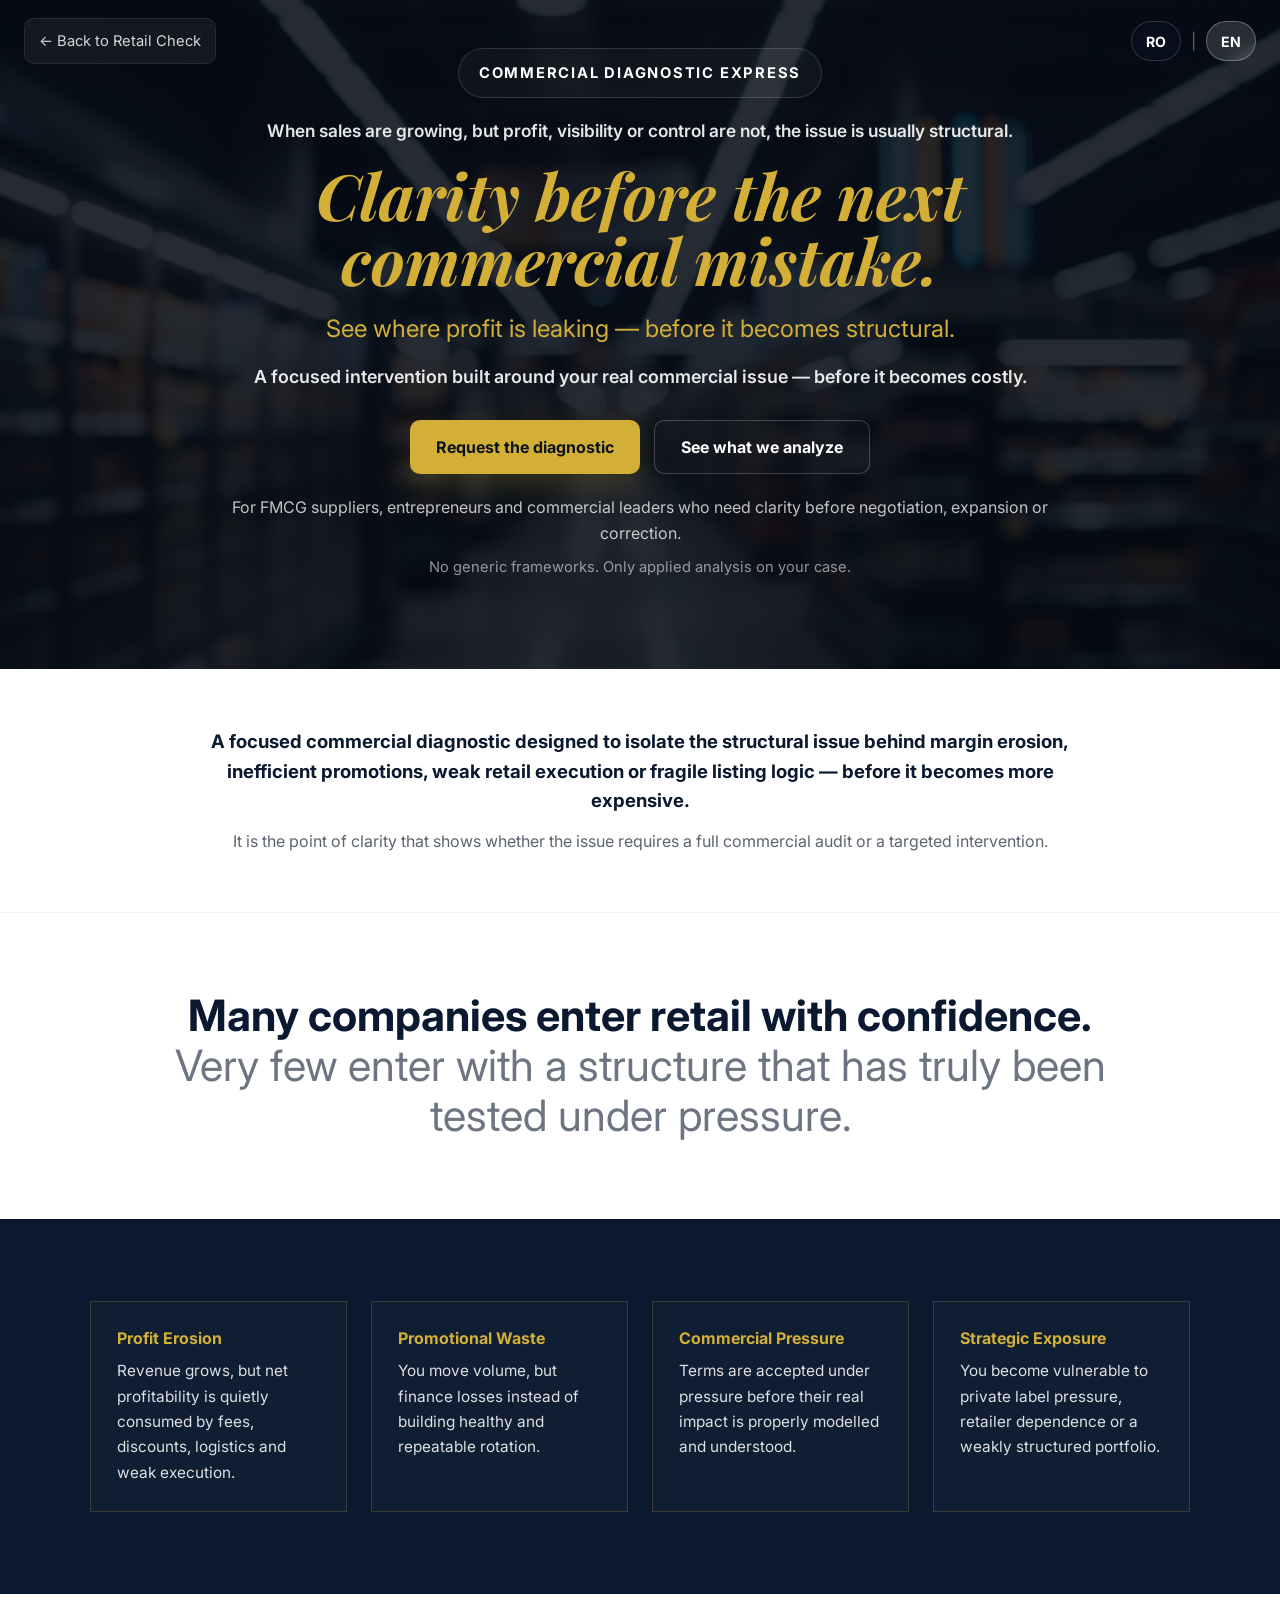
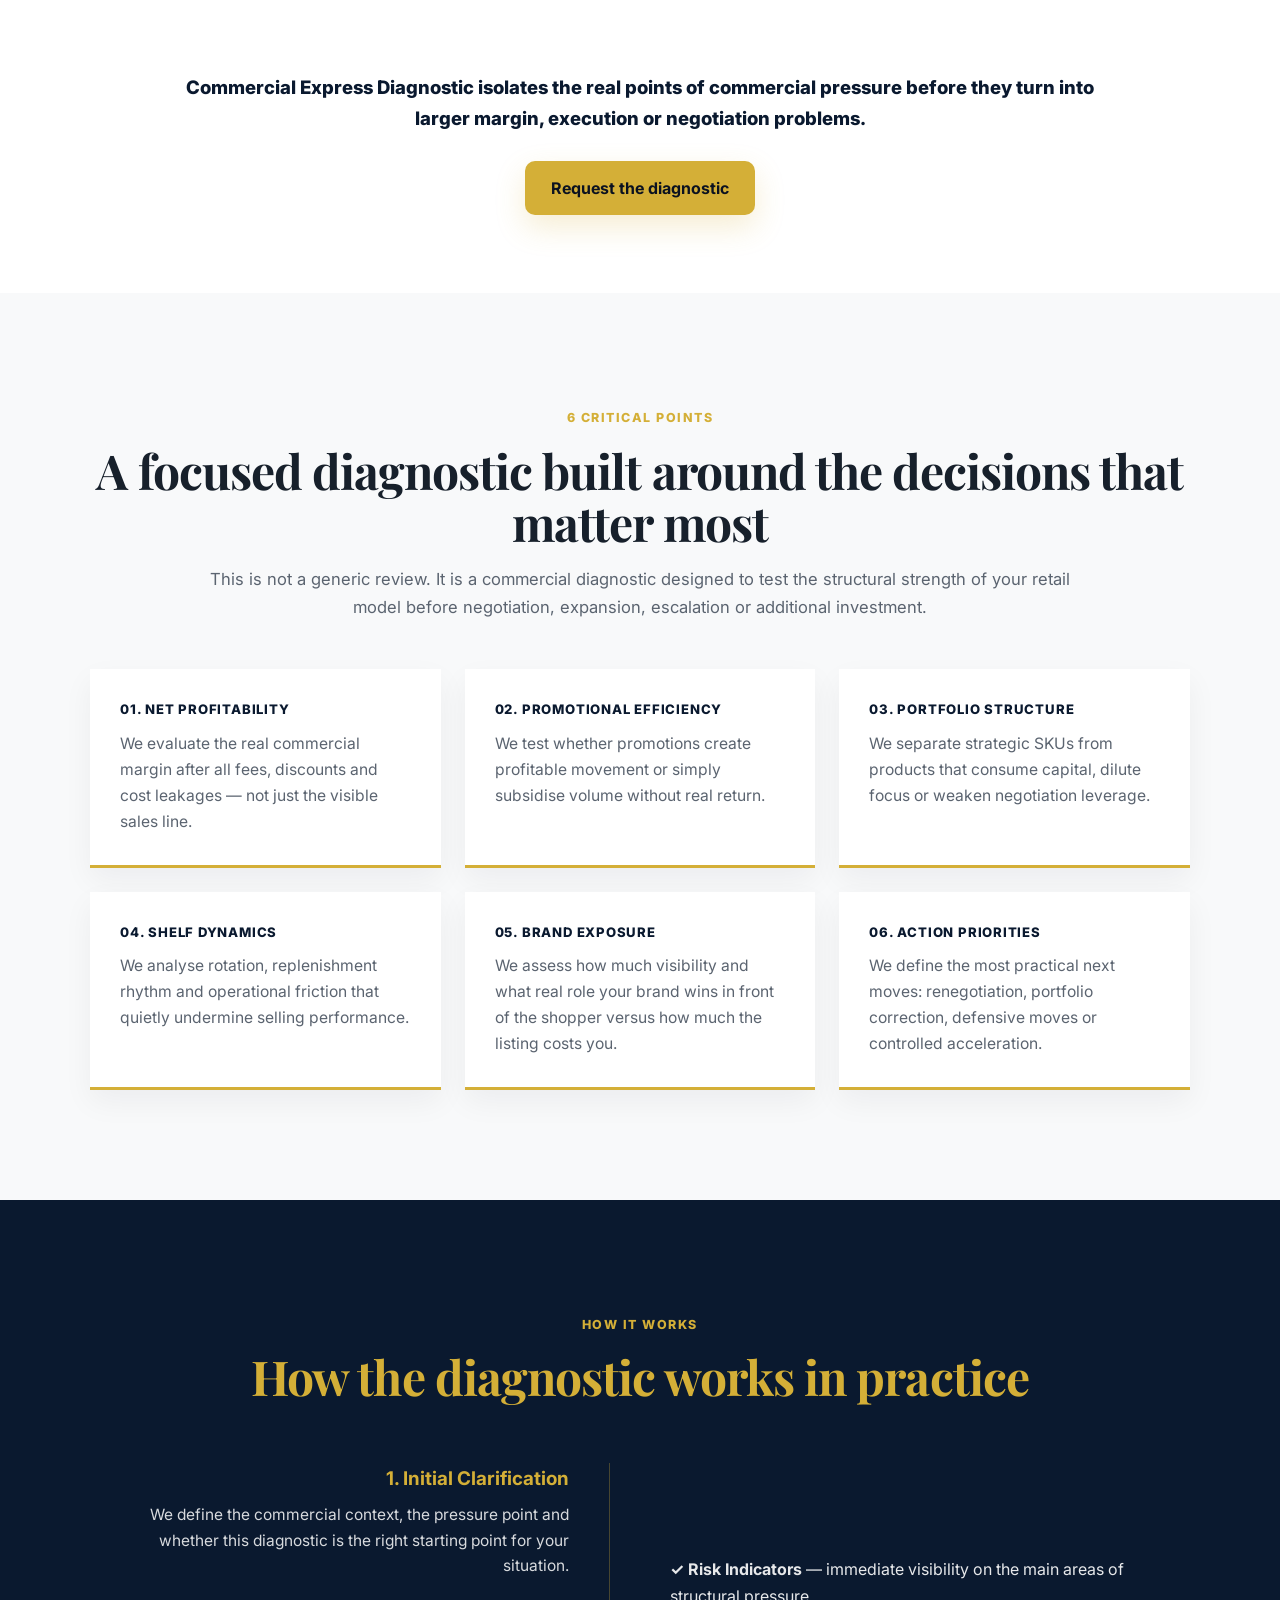
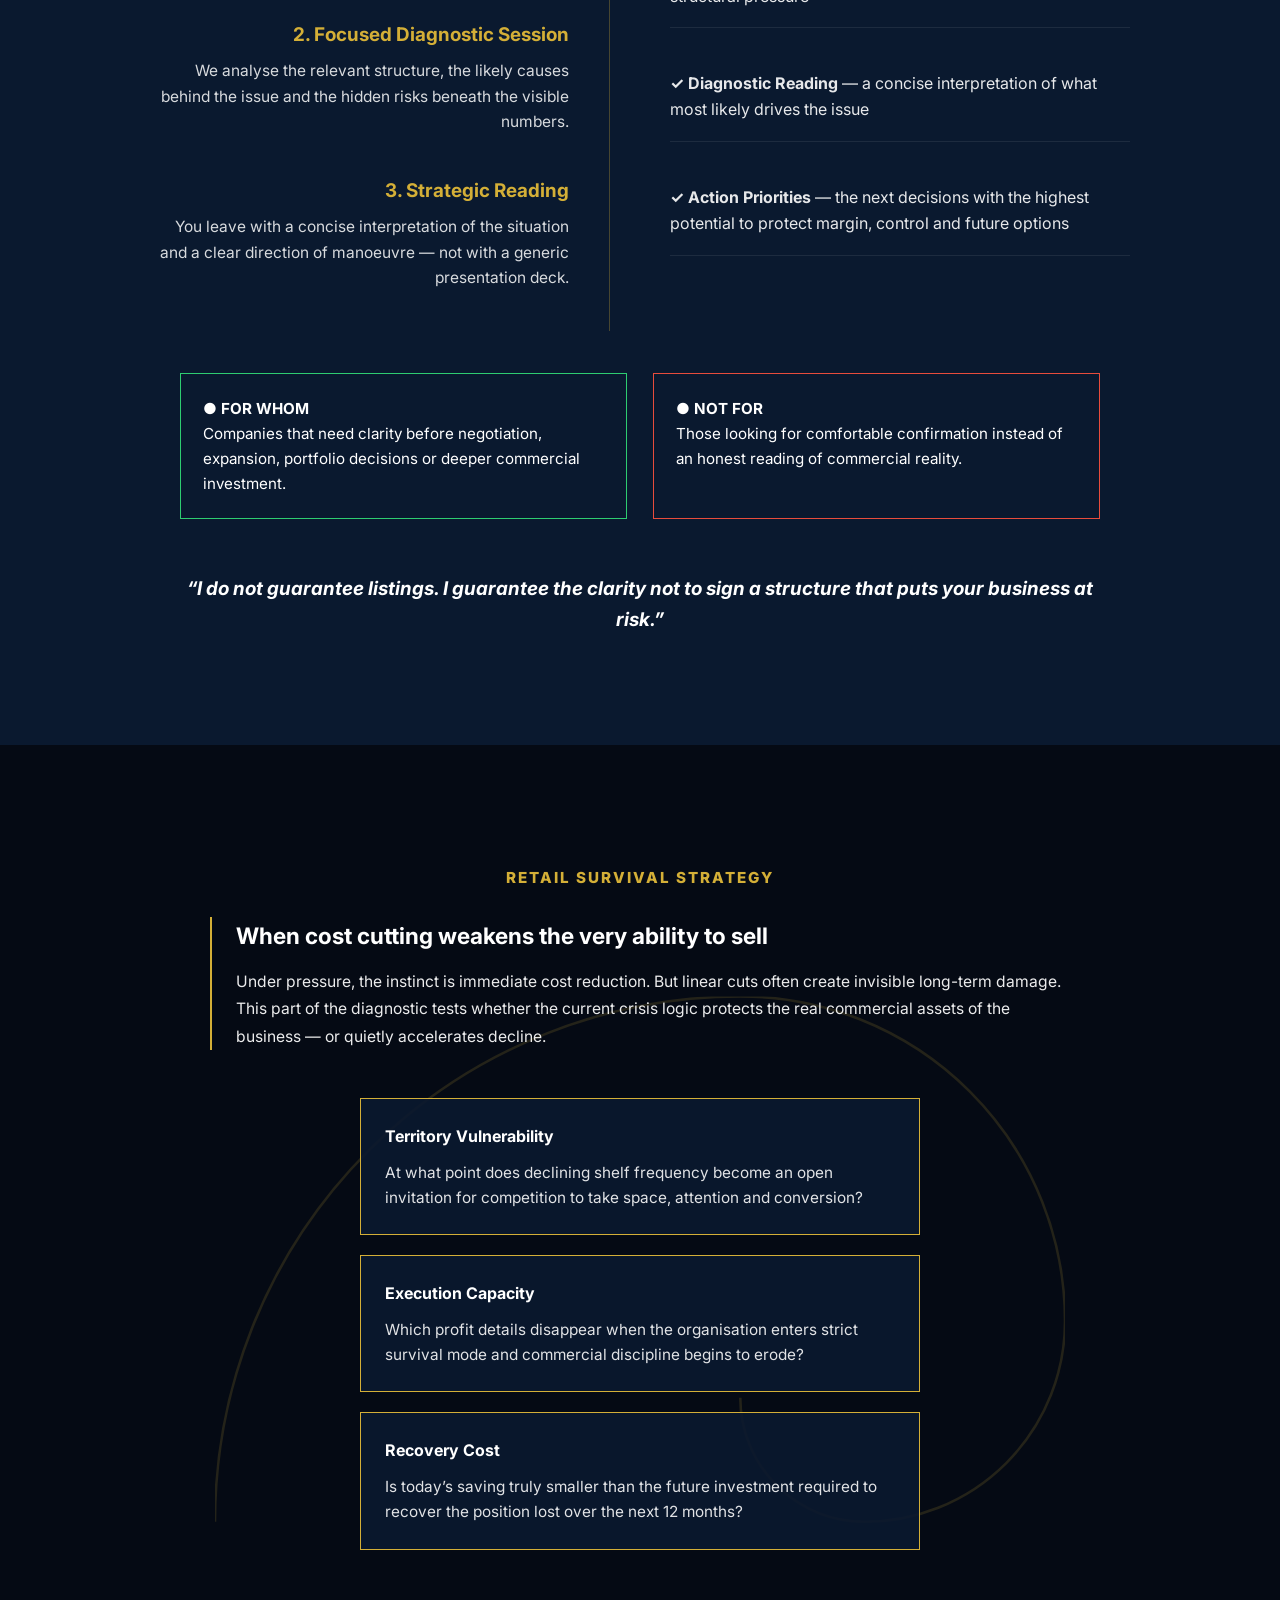
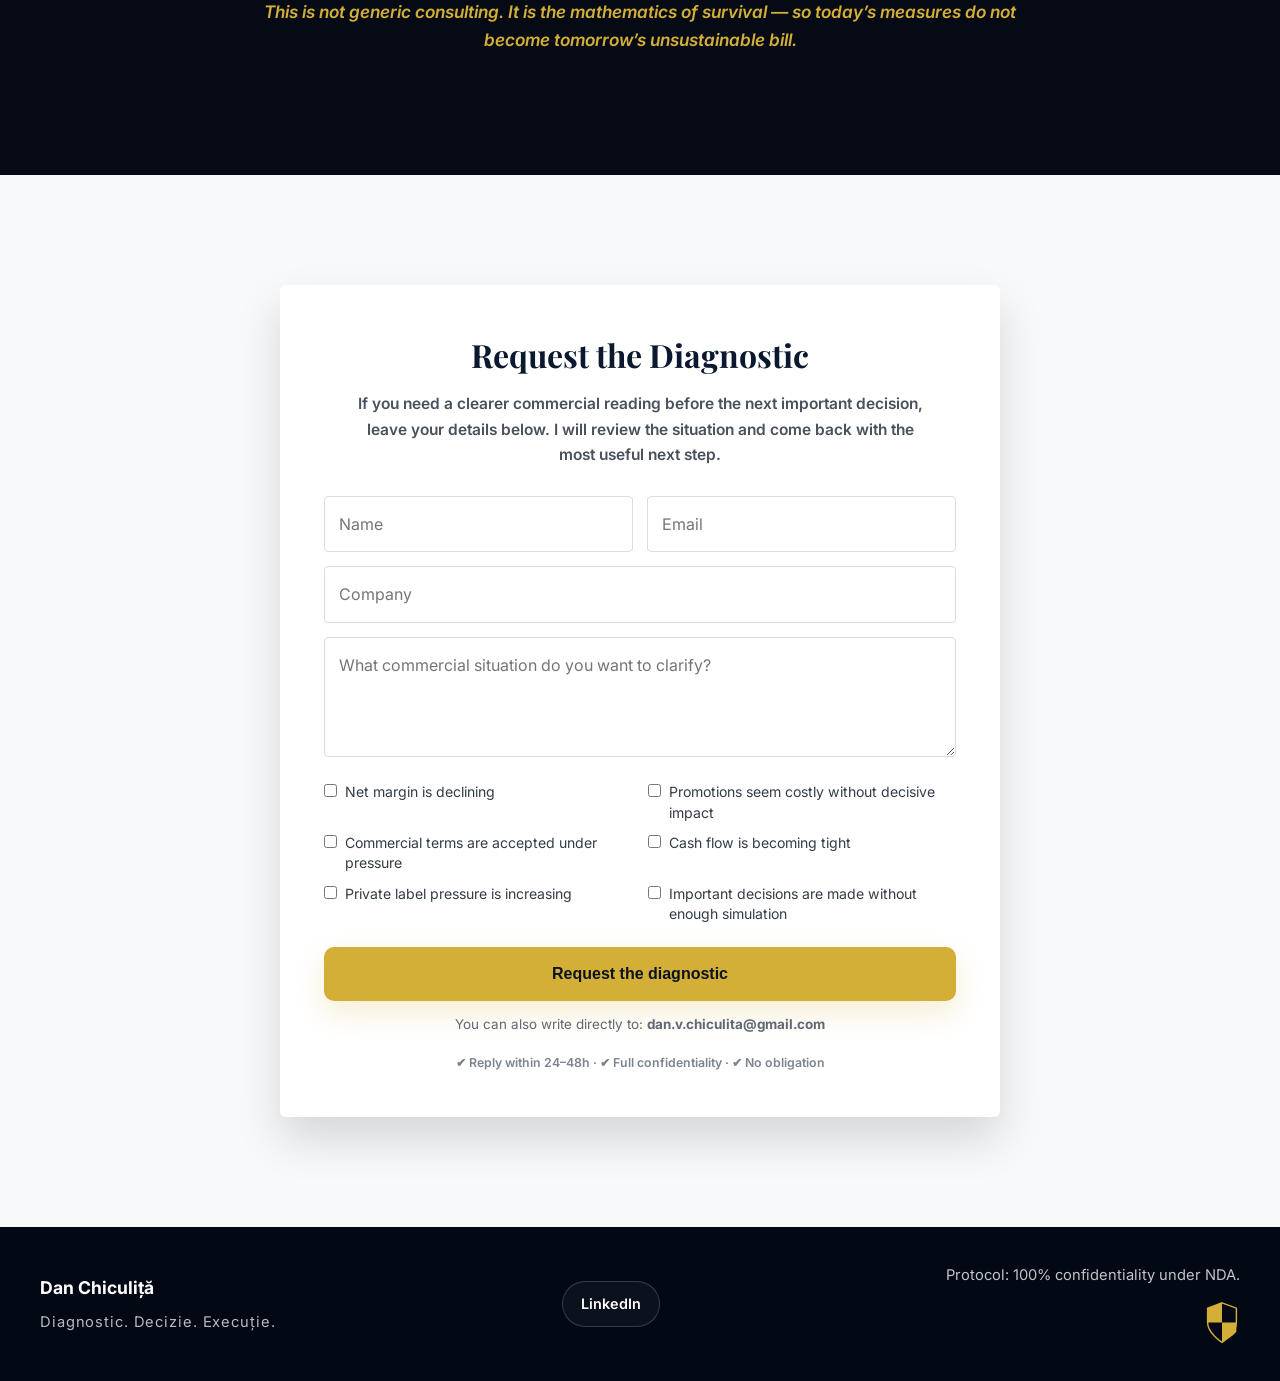
==== commit 08f42671: "Update index.html" ====
--- a/index.html
+++ b/index.html
@@ -73,80 +73,78 @@
     }
 
     /* HEADER */
-   header {
+  header {
   position: absolute;
   top: 0;
   left: 0;
   width: 100%;
   z-index: 30;
 }
-
-#hero-section {
-  background:
-    linear-gradient(rgba(5,10,20,0.86), rgba(5,10,20,0.86)),
-    url('supermarket.jpg') center center / cover no-repeat;
-  color: white;
-  text-align: center;
-  padding: 110px 20px 90px;
+.header-inner {
+  width: 100%;
+  margin: 0;
+  padding: 18px 24px 10px;
+  display: flex;
+  justify-content: space-between;
+  align-items: center;
+  gap: 20px;
 }
-
-    .back-link {
-      display: inline-flex;
-      align-items: center;
-      gap: 6px;
-      font-size: 0.92rem;
-      color: rgba(255,255,255,0.82);
-      padding: 10px 14px;
-      border-radius: 10px;
-      background: rgba(255,255,255,0.06);
-      border: 1px solid rgba(255,255,255,0.08);
-      backdrop-filter: blur(6px);
-      transition: all 0.2s ease;
-    }
-
-    .back-link:hover {
-      background: rgba(255,255,255,0.10);
-      border-color: rgba(212,175,55,0.35);
-    }
-
-    .lang-switch {
-      display: flex;
-      align-items: center;
-      gap: 10px;
-    }
-
-    .lang-switch span {
-      color: rgba(255,255,255,0.35);
-    }
-
-    .lang-switch a {
-      display: inline-flex;
-      align-items: center;
-      justify-content: center;
-      min-width: 44px;
-      height: 40px;
-      padding: 0 14px;
-      border-radius: 999px;
-      border: 1px solid rgba(255,255,255,0.16);
-      background: rgba(15,23,42,0.34);
-      color: #ffffff;
-      font-size: 0.88rem;
-      font-weight: 700;
-      transition: all 0.25s ease;
-      backdrop-filter: blur(8px);
-    }
-
-    .lang-switch a:hover {
-      background: rgba(255,255,255,0.10);
-      transform: translateY(-1px);
-    }
-
-    .lang-switch a.active {
-      background: rgba(255,255,255,0.14);
-      border-color: rgba(255,255,255,0.28);
-      pointer-events: none;
-    }
-
+.back-link {
+  display: inline-flex;
+  align-items: center;
+  gap: 6px;
+  font-size: 0.92rem;
+  color: rgba(255,255,255,0.82);
+  padding: 10px 14px;
+  border-radius: 10px;
+  background: rgba(255,255,255,0.06);
+  border: 1px solid rgba(255,255,255,0.08);
+  backdrop-filter: blur(6px);
+  transition: all 0.2s ease;
+}
+
+.back-link:hover {
+  background: rgba(255,255,255,0.10);
+  border-color: rgba(212,175,55,0.35);
+}
+
+.lang-switch {
+  display: flex;
+  align-items: center;
+  gap: 10px;
+}
+
+.lang-switch span {
+  color: rgba(255,255,255,0.35);
+}
+
+.lang-switch a {
+  display: inline-flex;
+  align-items: center;
+  justify-content: center;
+  min-width: 44px;
+  height: 40px;
+  padding: 0 14px;
+  border-radius: 999px;
+  border: 1px solid rgba(255,255,255,0.16);
+  background: rgba(15,23,42,0.34);
+  color: #ffffff;
+  font-size: 0.88rem;
+  font-weight: 700;
+  transition: all 0.25s ease;
+  backdrop-filter: blur(8px);
+}
+
+.lang-switch a:hover {
+  background: rgba(255,255,255,0.10);
+  transform: translateY(-1px);
+}
+
+.lang-switch a.active {
+  background: rgba(255,255,255,0.14);
+  border-color: rgba(255,255,255,0.28);
+  pointer-events: none;
+}
     /* HERO */
     #hero-section {
       background:
@@ -869,7 +867,7 @@
       }
 
       #hero-section {
-        padding: 36px 18px 64px;
+       padding: 92px 18px 64px;
       }
 
       .hero-inner {
